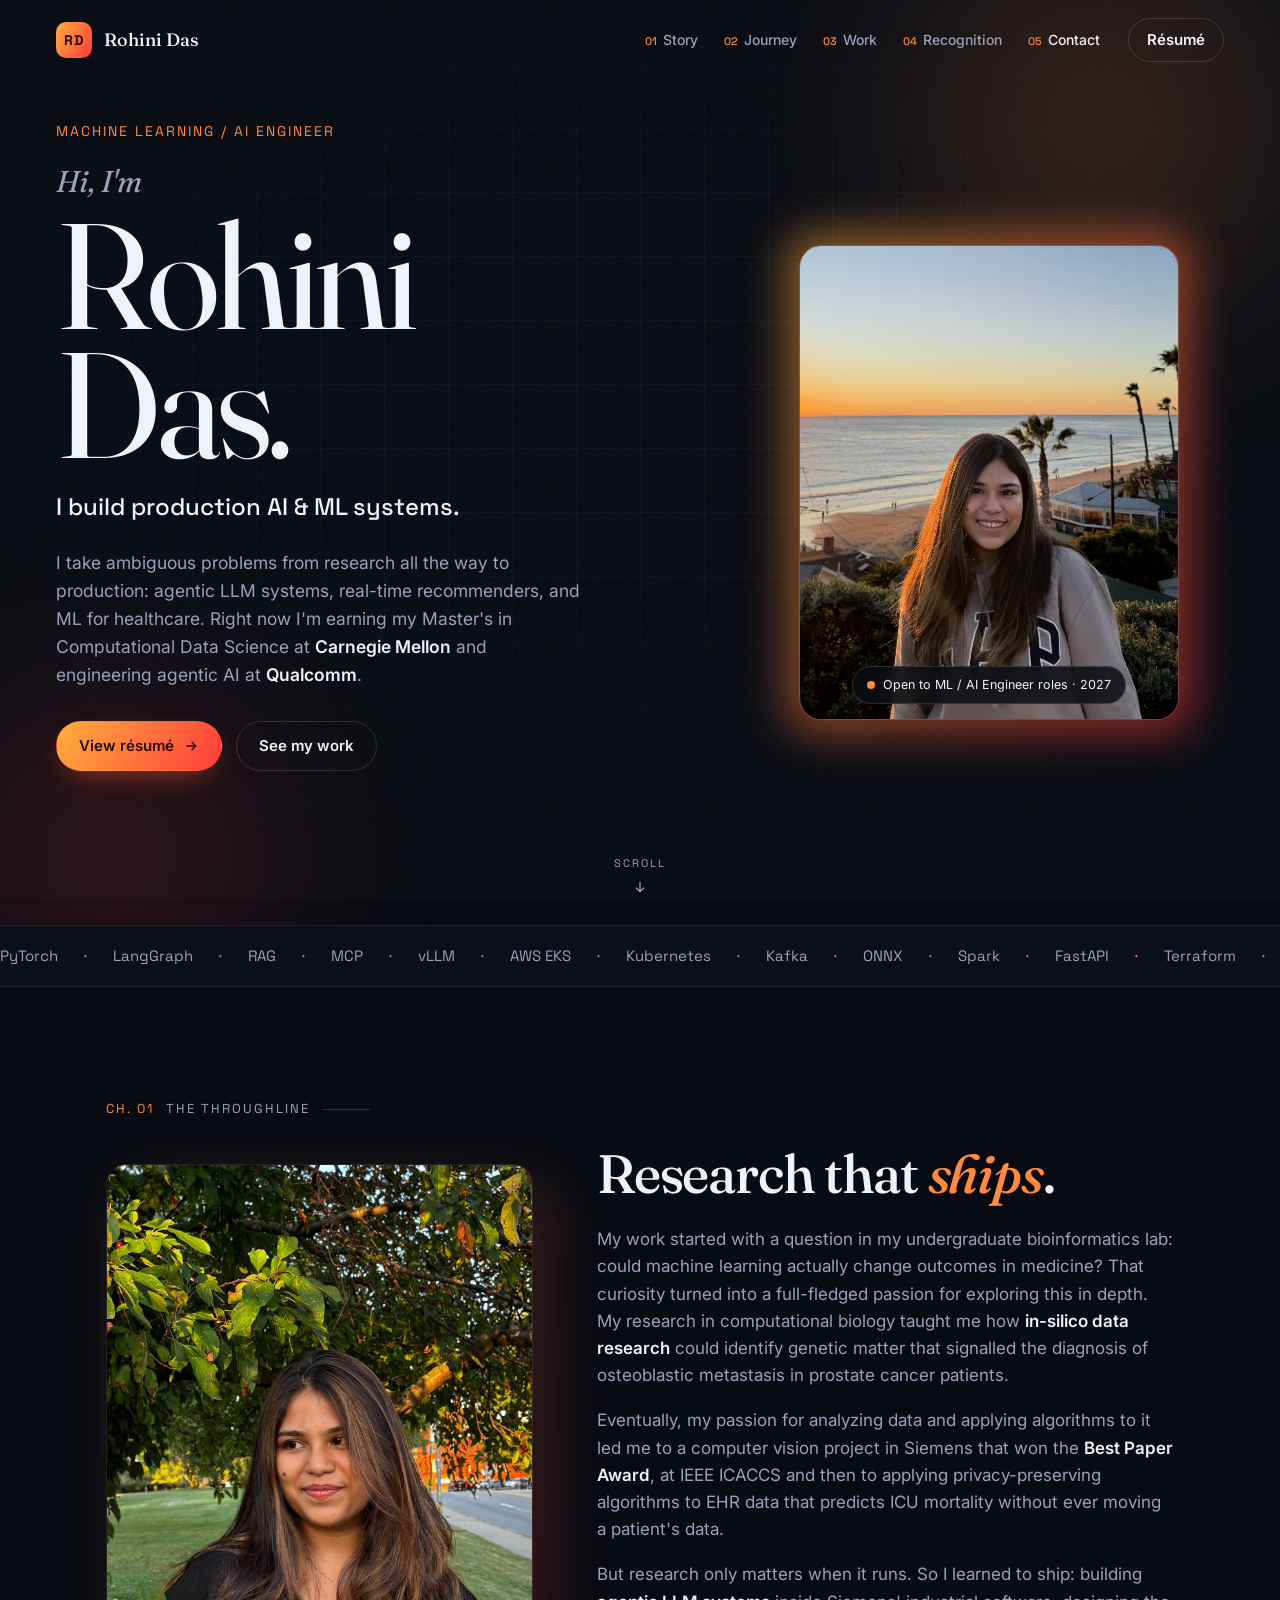
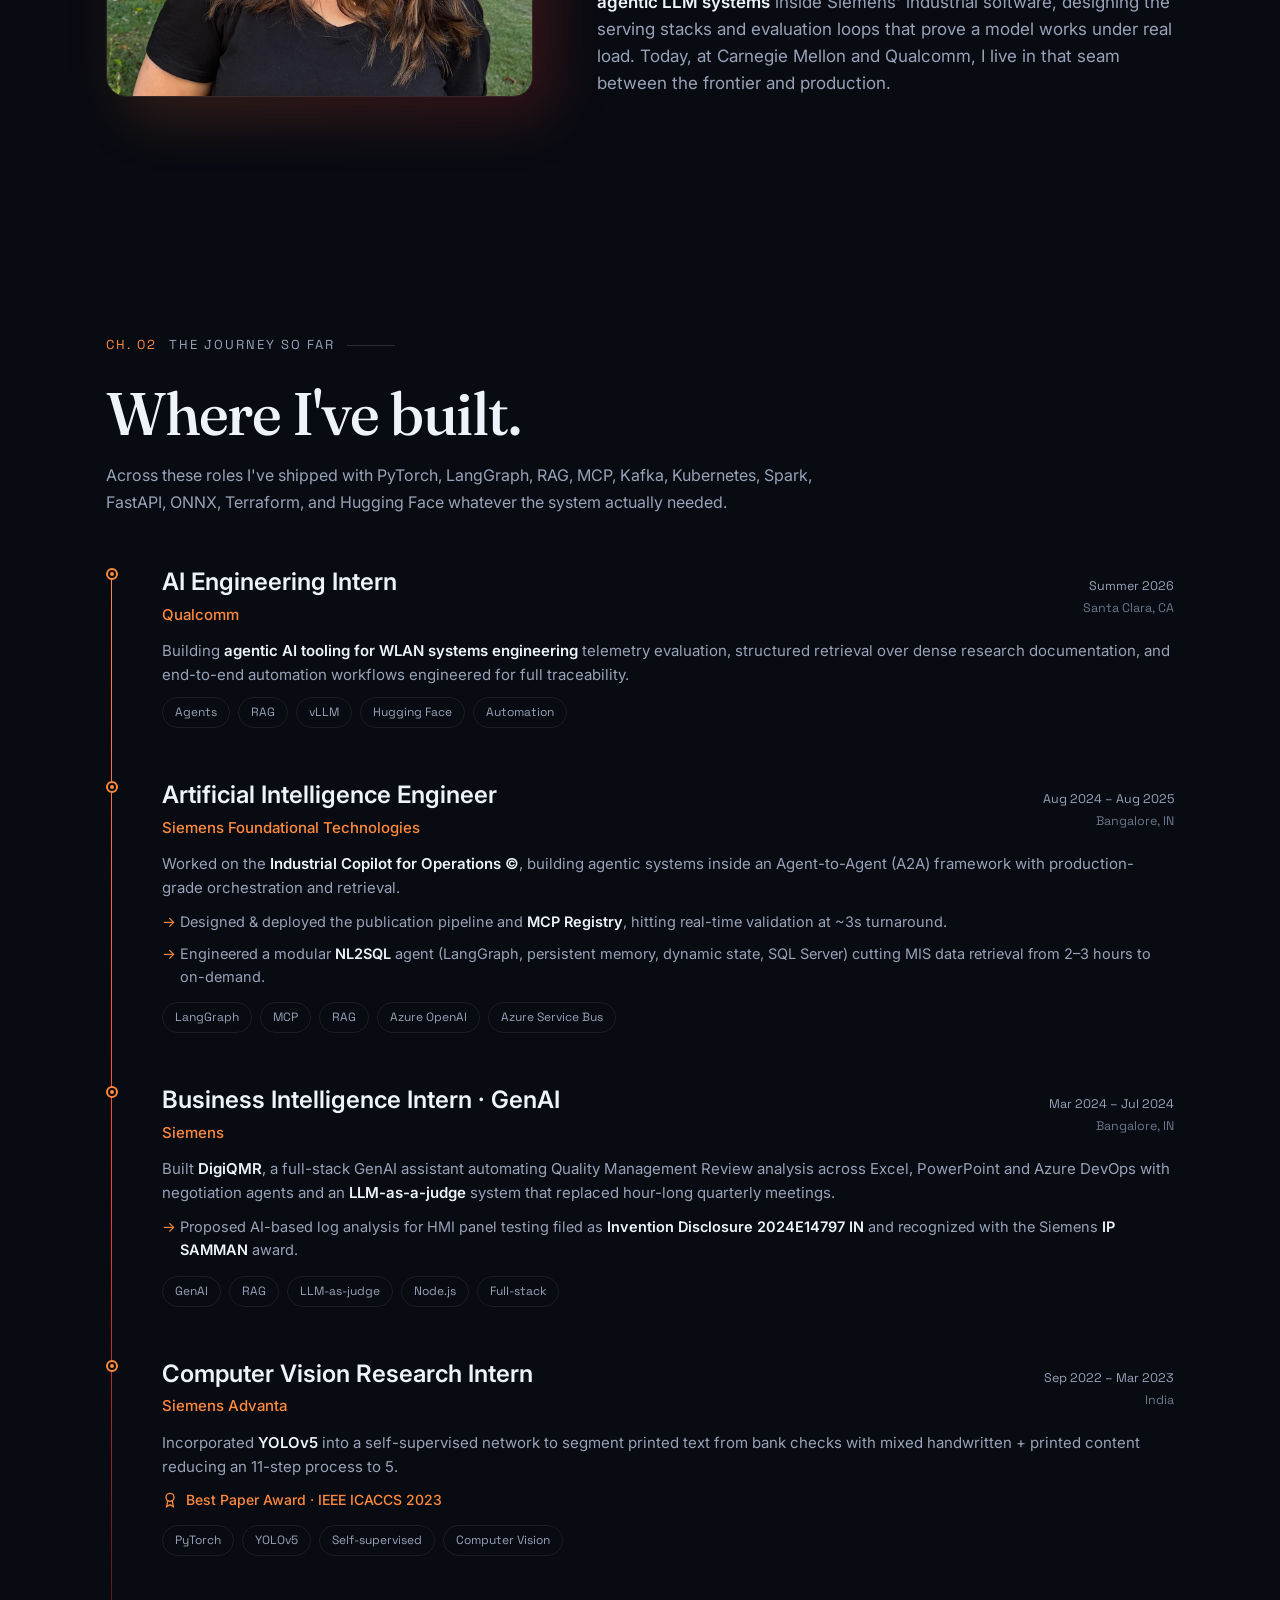
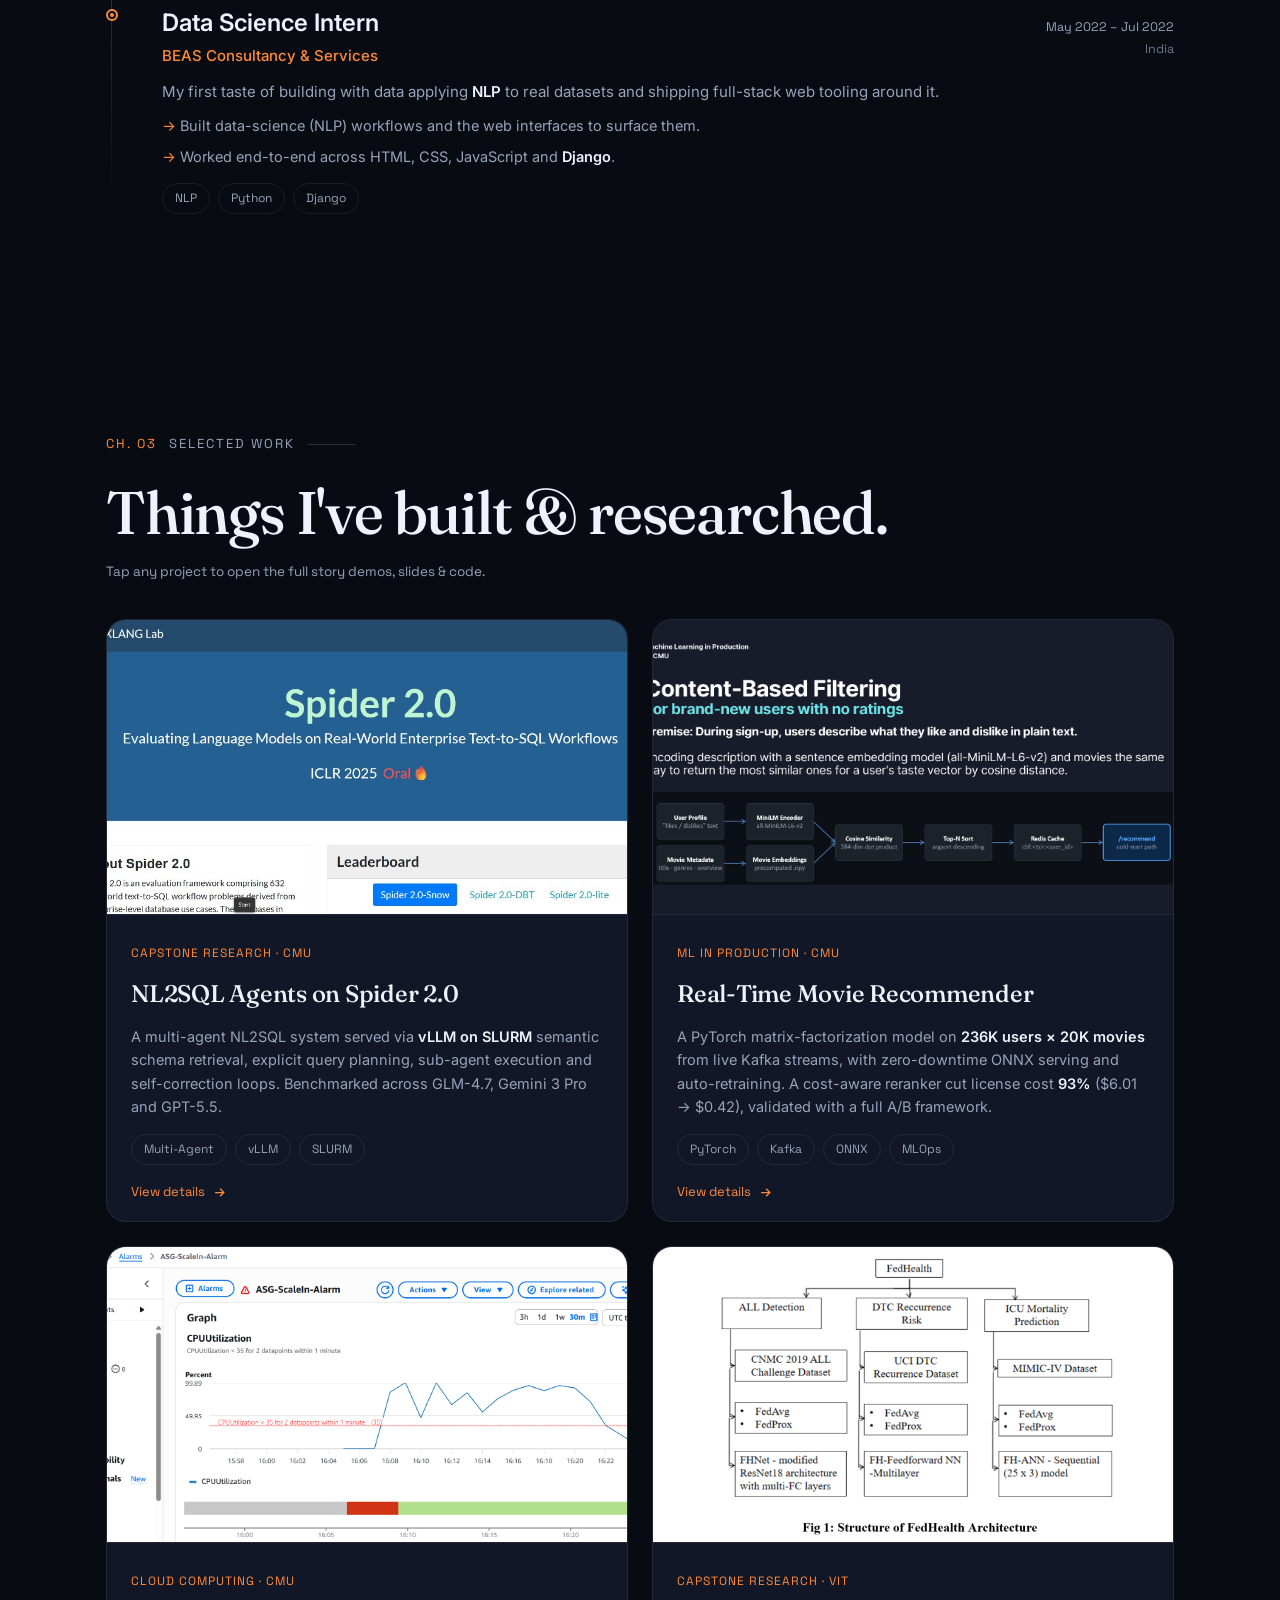
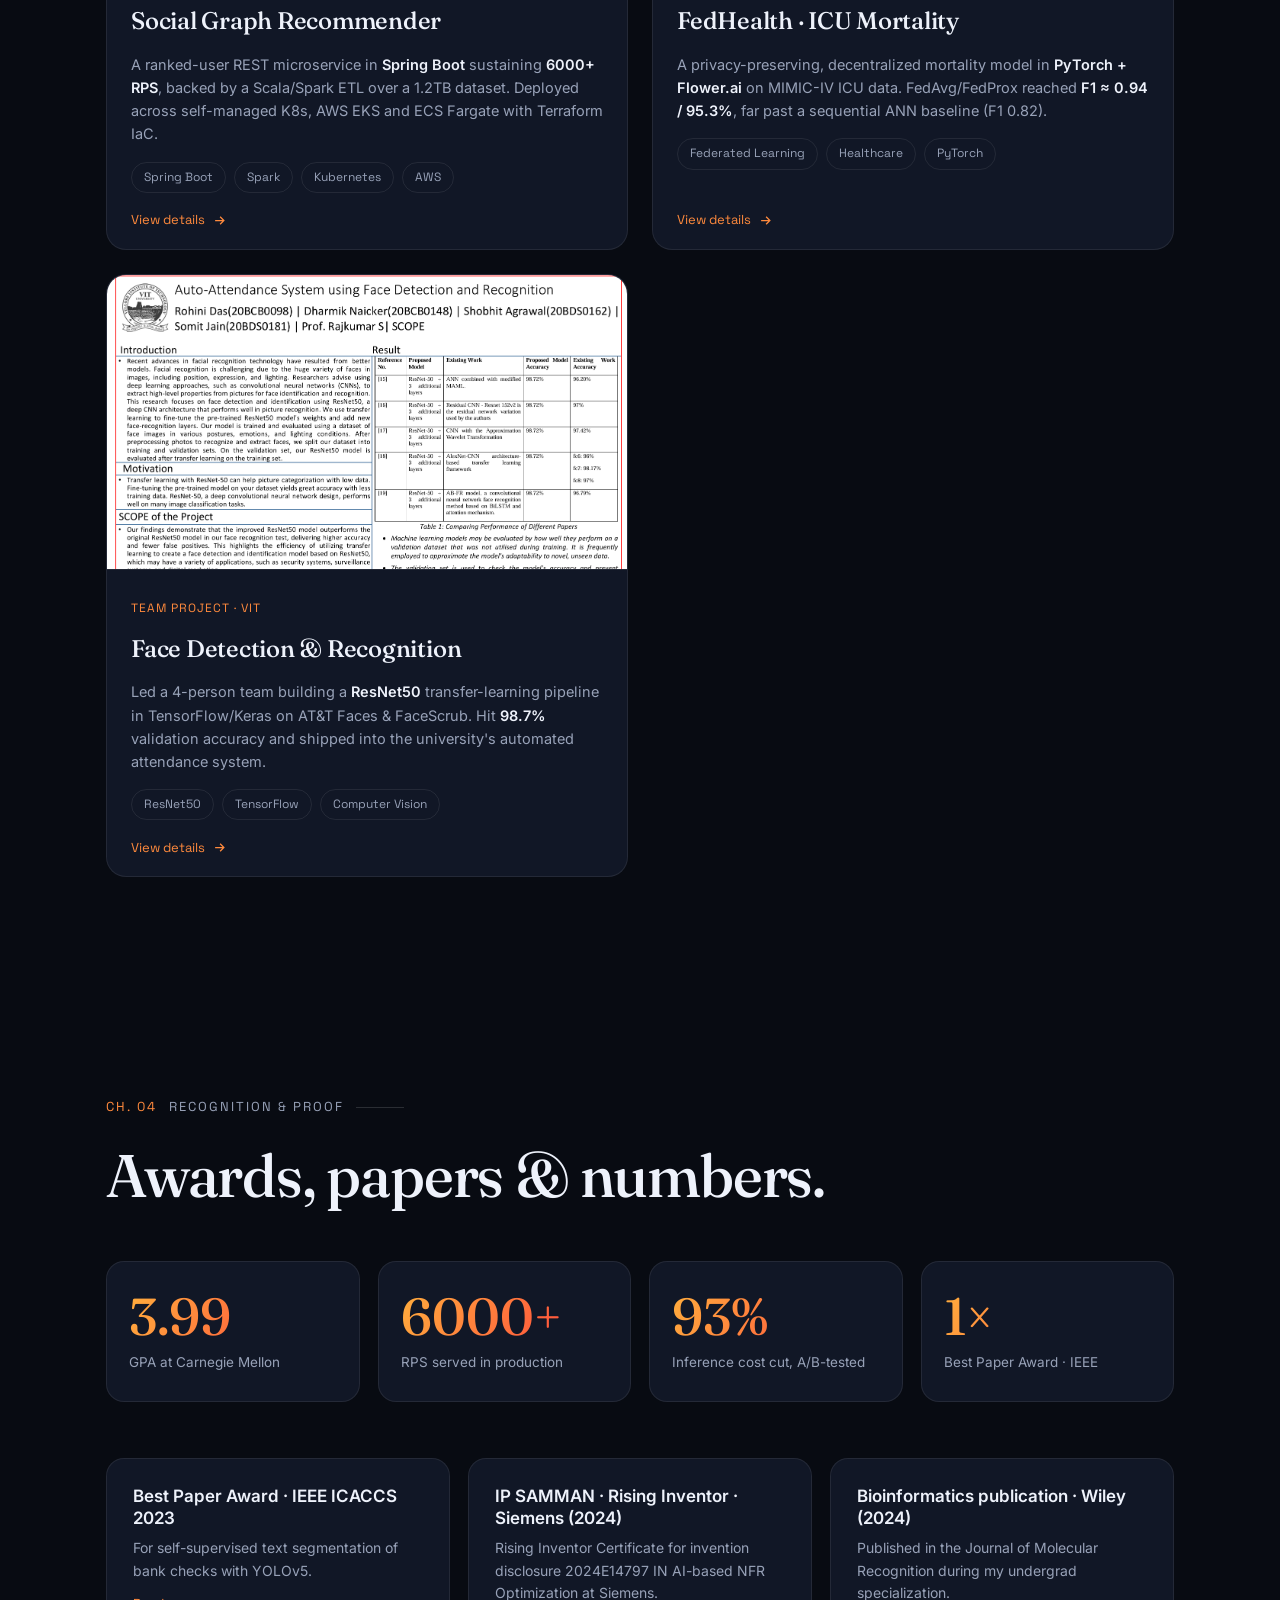
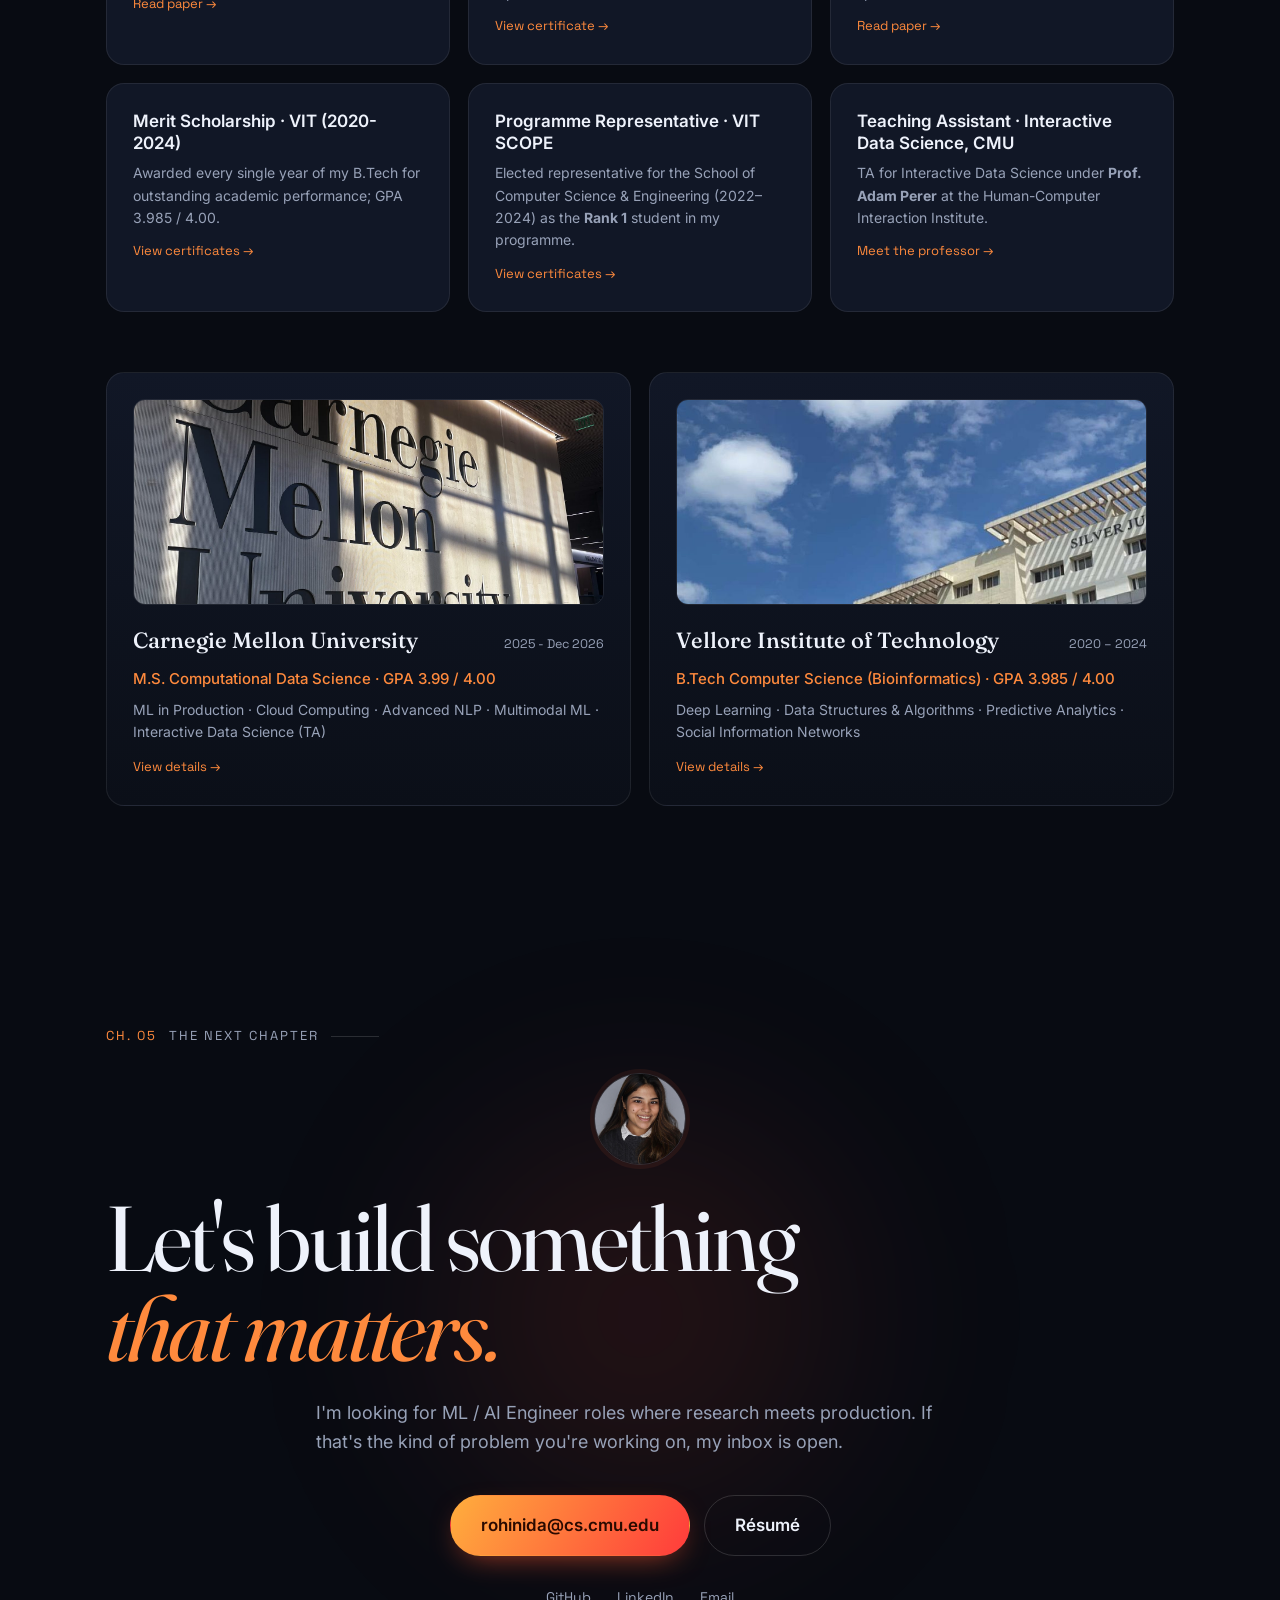
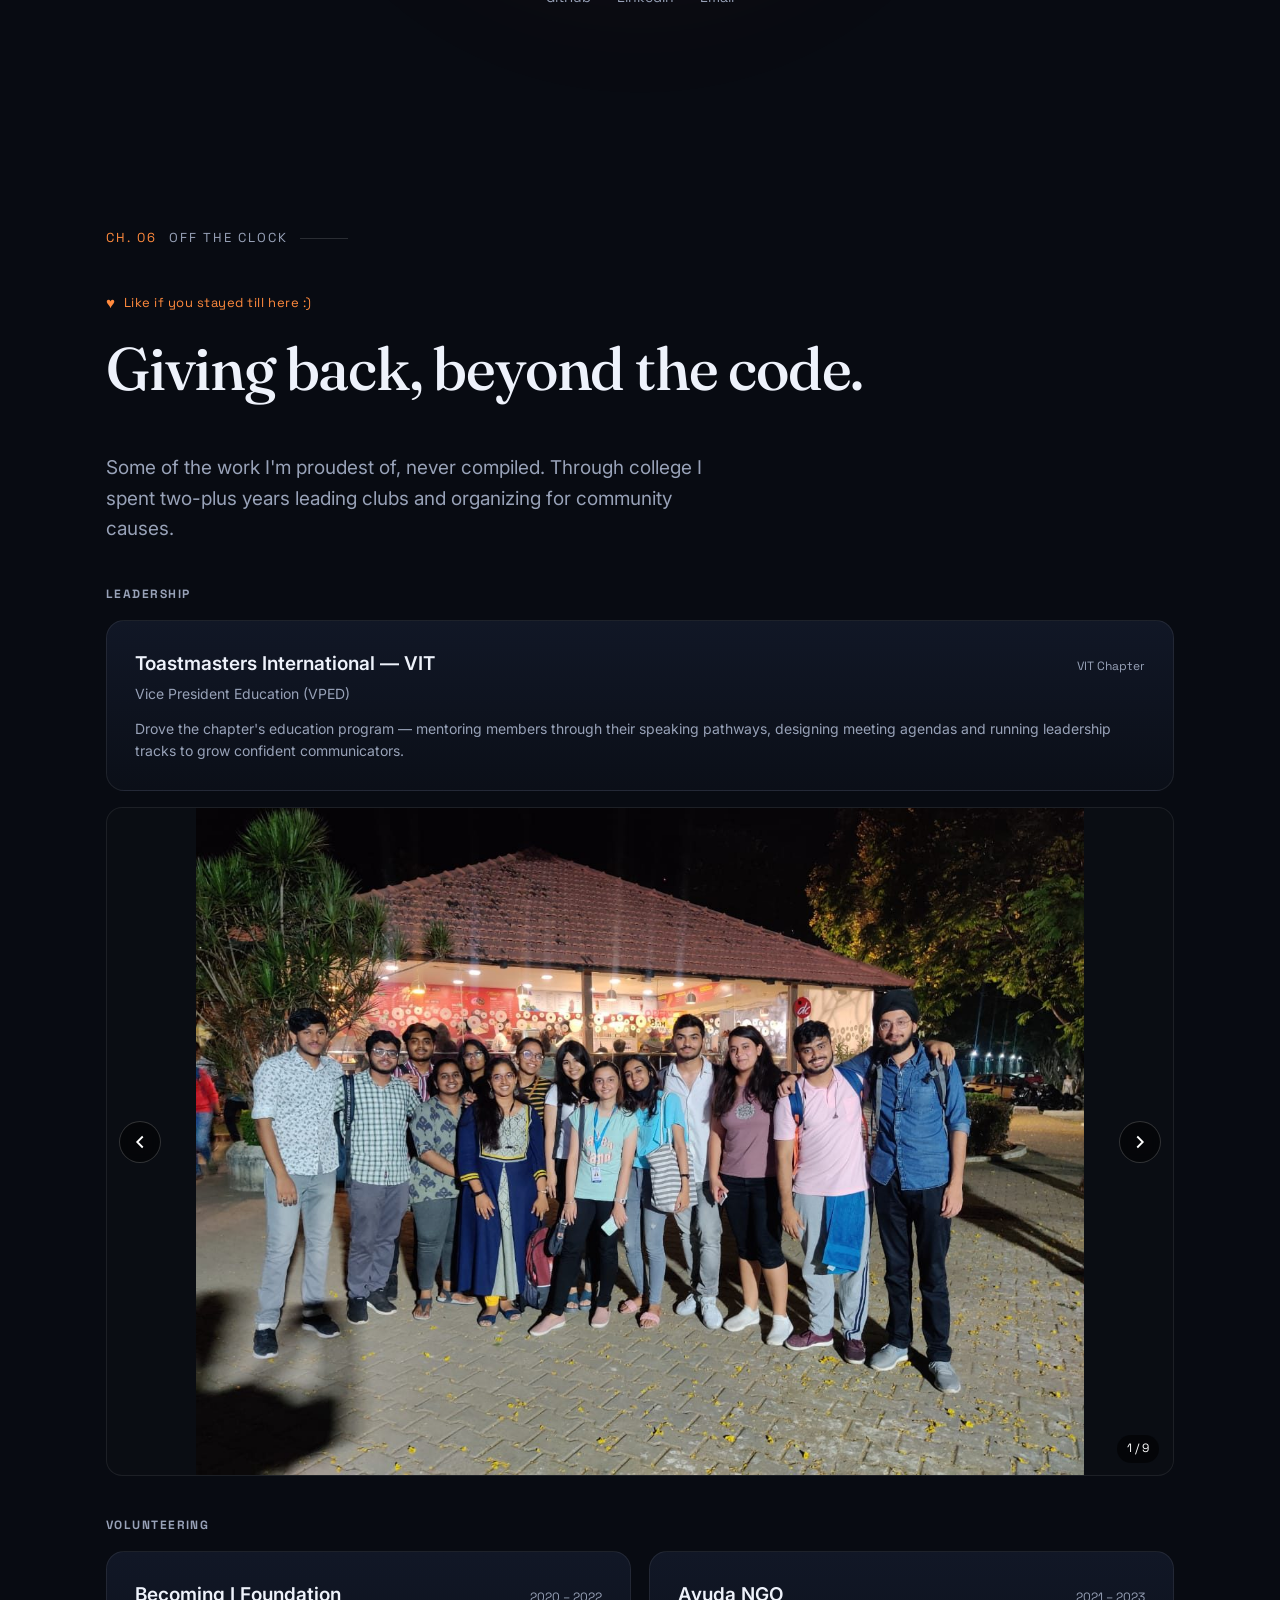
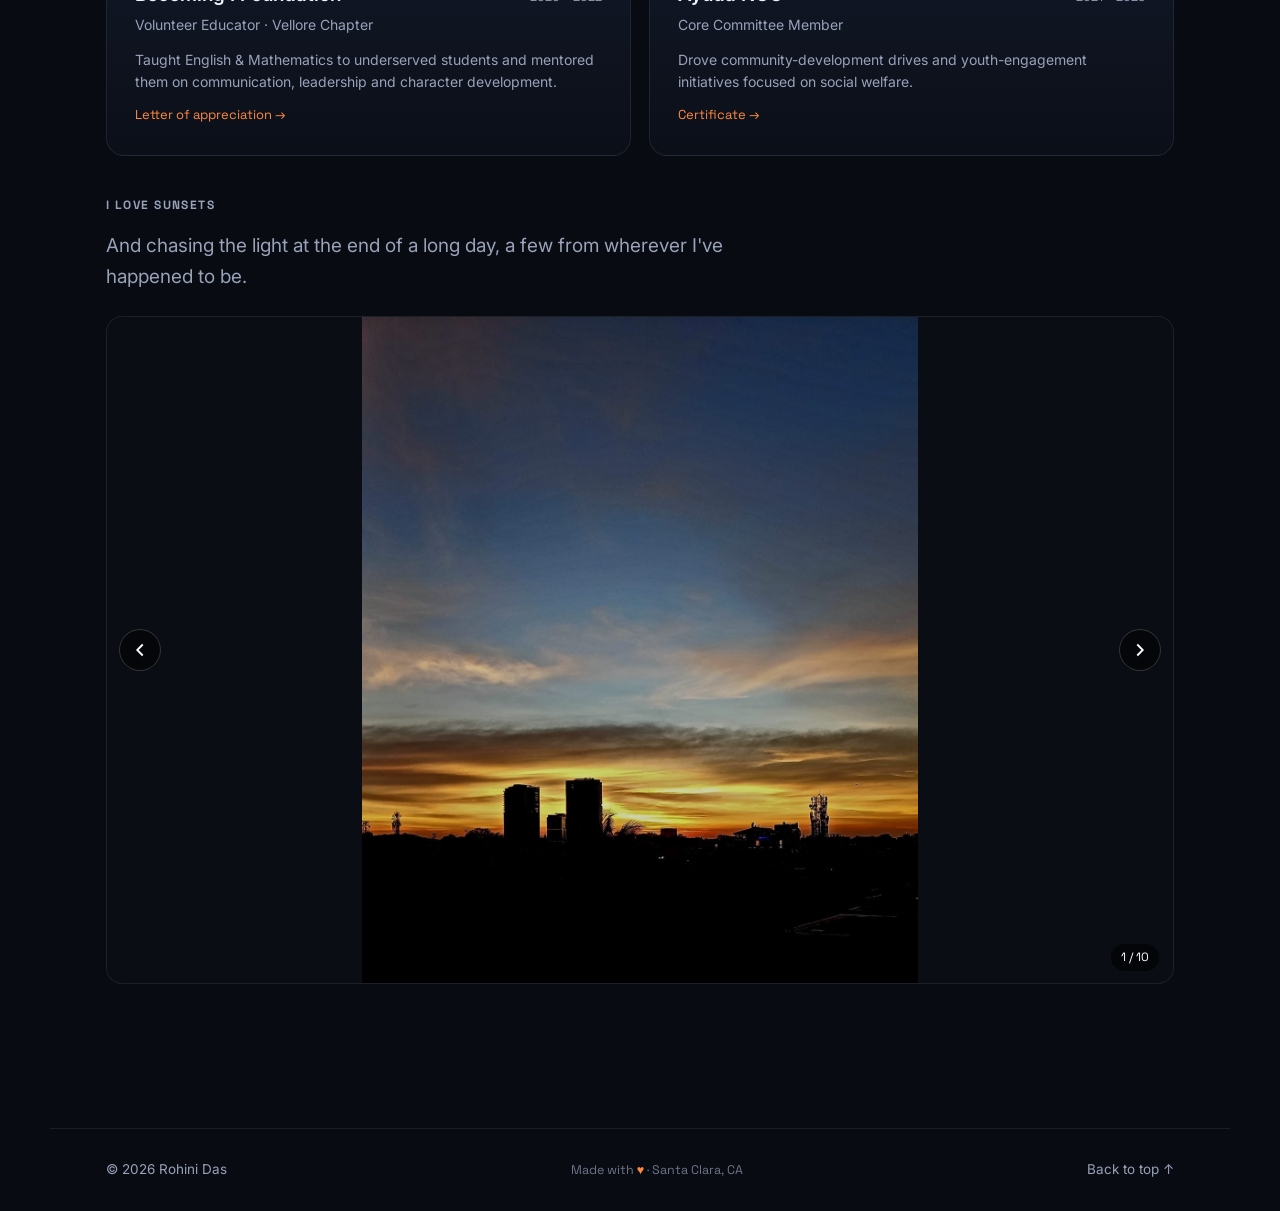
==== site/index.html @ c9a8c246 "Add VIT and Toastmasters photo galleries Show vit-banner on the VIT card with a Photos carousel in t" ====
<!DOCTYPE html>
<html lang="en">
<head>
  <meta charset="UTF-8" />
  <meta name="viewport" content="width=device-width, initial-scale=1.0" />
  <title>Rohini's Portfolio</title>
  <meta name="description" content="Rohini Das  Machine Learning / AI Engineer. I take ambiguous problems from research all the way to production: agentic LLM systems, recommendation engines, and ML for healthcare. CMU Computational Data Science." />
  <meta name="author" content="Rohini Das" />

  <meta property="og:title" content="Rohini Das  ML / AI Engineer" />
  <meta property="og:description" content="I build production AI & ML systems  from federated learning for ICU patients to agentic LLM tooling." />
  <meta property="og:type" content="website" />

  <link rel="icon" href="assets/img/R.png" />
  <link rel="preconnect" href="https://fonts.googleapis.com" />
  <link rel="preconnect" href="https://fonts.gstatic.com" crossorigin />
  <link href="https://fonts.googleapis.com/css2?family=Fraunces:ital,opsz,wght@0,9..144,300..700;1,9..144,400..600&family=Inter:wght@400;500;600;700&family=Space+Grotesk:wght@400;500;600;700&display=swap" rel="stylesheet" />
  <link rel="stylesheet" href="styles.css" />
</head>
<body>
  <div class="grain" aria-hidden="true"></div>
  <div class="scroll-progress" id="scrollProgress" aria-hidden="true"></div>

  <!-- NAV -->
  <header class="nav" id="nav">
    <a href="#top" class="nav__brand">
      <span class="nav__mark">RD</span>
      <span class="nav__name">Rohini Das</span>
    </a>
    <nav class="nav__links" aria-label="Primary">
      <a href="#story"><span class="nav__num">01</span> Story</a>
      <a href="#journey"><span class="nav__num">02</span> Journey</a>
      <a href="#work"><span class="nav__num">03</span> Work</a>
      <a href="#recognition"><span class="nav__num">04</span> Recognition</a>
      <a href="#contact"><span class="nav__num">05</span> Contact</a>
    </nav>
    <a class="btn btn--ghost nav__resume" href="https://drive.google.com/file/d/1GrGwGZ6m0Hk6Q7NRn2P7hermOMyrfyOG/view?usp=sharing" target="_blank" rel="noopener">Résumé</a>
    <button class="nav__toggle" id="navToggle" aria-label="Toggle menu" aria-expanded="false">
      <span></span><span></span>
    </button>
  </header>

  <!-- HERO -->
  <section class="hero" id="top">
    <div class="hero__bg" aria-hidden="true">
      <div class="orb orb--a"></div>
      <div class="orb orb--b"></div>
      <div class="grid-lines"></div>
    </div>
    <div class="hero__inner">
      <div class="hero__text">
        <p class="eyebrow reveal">Machine Learning / AI Engineer</p>
        <p class="hero__hi reveal">Hi, I'm</p>
        <h1 class="hero__name reveal">Rohini<br />Das.</h1>
        <p class="hero__tagline reveal">I build production AI &amp; ML systems.</p>
        <p class="hero__lede reveal">
          I take ambiguous problems from research all the way to production:
          agentic LLM systems, real-time recommenders, and ML for healthcare.
          Right now I'm earning my Master's in Computational Data Science at
          <strong>Carnegie Mellon</strong> and engineering agentic AI at
          <strong>Qualcomm</strong>.
        </p>
        <div class="hero__cta reveal">
          <a class="btn btn--solid" href="https://drive.google.com/file/d/1GrGwGZ6m0Hk6Q7NRn2P7hermOMyrfyOG/view?usp=sharing" target="_blank" rel="noopener">
            View résumé
            <svg viewBox="0 0 24 24" width="16" height="16" fill="none" stroke="currentColor" stroke-width="2"><path d="M5 12h14M13 6l6 6-6 6"/></svg>
          </a>
          <a class="btn btn--line" href="#work">See my work</a>
        </div>
        <div class="hero__social reveal" aria-label="Social links">
          <a href="https://github.com/rohinidas18" target="_blank" rel="noopener" aria-label="GitHub">
            <svg viewBox="0 0 24 24" width="20" height="20" fill="currentColor"><path d="M12 .5C5.7.5.5 5.7.5 12c0 5.1 3.3 9.4 7.9 10.9.6.1.8-.2.8-.5v-2c-3.2.7-3.9-1.4-3.9-1.4-.5-1.3-1.3-1.7-1.3-1.7-1.1-.7.1-.7.1-.7 1.2.1 1.8 1.2 1.8 1.2 1 1.8 2.7 1.3 3.4 1 .1-.7.4-1.3.7-1.6-2.6-.3-5.3-1.3-5.3-5.7 0-1.3.5-2.3 1.2-3.1-.1-.3-.5-1.5.1-3.1 0 0 1-.3 3.3 1.2a11.5 11.5 0 0 1 6 0C17.3 4.9 18.3 5.2 18.3 5.2c.6 1.6.2 2.8.1 3.1.8.8 1.2 1.8 1.2 3.1 0 4.4-2.7 5.4-5.3 5.7.4.4.8 1.1.8 2.2v3.3c0 .3.2.6.8.5A11.5 11.5 0 0 0 23.5 12C23.5 5.7 18.3.5 12 .5z"/></svg>
          </a>
          <a href="https://www.linkedin.com/in/rohini-das098/" target="_blank" rel="noopener" aria-label="LinkedIn">
            <svg viewBox="0 0 24 24" width="20" height="20" fill="currentColor"><path d="M20.45 20.45h-3.56v-5.57c0-1.33-.02-3.04-1.85-3.04-1.85 0-2.14 1.45-2.14 2.94v5.67H9.35V9h3.42v1.56h.05c.48-.9 1.64-1.85 3.37-1.85 3.6 0 4.27 2.37 4.27 5.46v6.28zM5.34 7.43a2.07 2.07 0 1 1 0-4.14 2.07 2.07 0 0 1 0 4.14zM7.12 20.45H3.55V9h3.57v11.45zM22.22 0H1.77C.79 0 0 .77 0 1.73v20.54C0 23.23.79 24 1.77 24h20.45c.98 0 1.78-.77 1.78-1.73V1.73C24 .77 23.2 0 22.22 0z"/></svg>
          </a>
          <a href="mailto:rohinida@cs.cmu.edu" aria-label="Email">
            <svg viewBox="0 0 24 24" width="20" height="20" fill="none" stroke="currentColor" stroke-width="2"><rect x="3" y="5" width="18" height="14" rx="2"/><path d="m3 7 9 6 9-6"/></svg>
          </a>
        </div>
      </div>
      <div class="hero__portrait reveal">
        <div class="portrait__ring"></div>
        <img src="assets/img/lead.jpg" alt="Portrait of Rohini Das" />
        <div class="portrait__badge">
          <span class="dot"></span> Open to ML / AI Engineer roles · 2027
        </div>
      </div>
    </div>
    <a href="#story" class="hero__scroll" aria-label="Scroll down">
      <span>Scroll</span>
      <svg viewBox="0 0 24 24" width="16" height="16" fill="none" stroke="currentColor" stroke-width="2"><path d="M12 5v14M6 13l6 6 6-6"/></svg>
    </a>
  </section>

  <!-- MARQUEE -->
  <div class="marquee" aria-hidden="true">
    <div class="marquee__track">
      <span>PyTorch</span><span>·</span><span>LangGraph</span><span>·</span><span>RAG</span><span>·</span><span>MCP</span><span>·</span><span>vLLM</span><span>·</span><span>AWS EKS</span><span>·</span><span>Kubernetes</span><span>·</span><span>Kafka</span><span>·</span><span>ONNX</span><span>·</span><span>Spark</span><span>·</span><span>FastAPI</span><span>·</span><span>Terraform</span><span>·</span><span>Hugging Face</span><span>·</span>
      <span>PyTorch</span><span>·</span><span>LangGraph</span><span>·</span><span>RAG</span><span>·</span><span>MCP</span><span>·</span><span>vLLM</span><span>·</span><span>AWS EKS</span><span>·</span><span>Kubernetes</span><span>·</span><span>Kafka</span><span>·</span><span>ONNX</span><span>·</span><span>Spark</span><span>·</span><span>FastAPI</span><span>·</span><span>Terraform</span><span>·</span><span>Hugging Face</span><span>·</span>
    </div>
  </div>

  <!-- STORY -->
  <section class="section story" id="story">
    <div class="chapter reveal"><span>Ch. 01</span> The throughline</div>
    <div class="story__grid">
      <div class="story__media reveal">
        <img src="assets/img/roh.jpg" alt="Rohini Das" />
        <div class="story__media-glow"></div>
      </div>
      <div class="story__copy">
        <h2 class="reveal">Research that <em>ships</em>.</h2>
        <p class="reveal">
          My work started with a question in my undergraduate bioinformatics lab:
          could machine learning actually change outcomes in medicine? That
          curiosity turned into a full-fledged passion for exploring this in
          depth. My research in computational biology taught me how
          <strong>in-silico data research</strong> could identify genetic matter
          that signalled the diagnosis of osteoblastic metastasis in prostate
          cancer patients.
        </p>
        <p class="reveal">
          Eventually, my passion for analyzing data and applying algorithms to it
          led me to a computer vision project in Siemens that won the
          <strong>Best Paper Award</strong>, at IEEE ICACCS and then to applying
          privacy-preserving algorithms to EHR data that predicts ICU mortality
          without ever moving a patient's data.
        </p>
        <p class="reveal">
          But research only matters when it runs. So I learned to ship: building
          <strong>agentic LLM systems</strong> inside Siemens' industrial software,
          designing the serving stacks and evaluation loops that prove a model
          works under real load. Today, at Carnegie Mellon and Qualcomm, I live in
          that seam between the frontier and production.
        </p>
      </div>
    </div>
  </section>

  <!-- JOURNEY -->
  <section class="section journey" id="journey">
    <div class="chapter reveal"><span>Ch. 02</span> The journey so far</div>
    <h2 class="section__title reveal">Where I've built.</h2>
    <p class="section__lede reveal">Across these roles I've shipped with PyTorch, LangGraph, RAG, MCP, Kafka, Kubernetes, Spark, FastAPI, ONNX, Terraform, and Hugging Face  whatever the system actually needed.</p>
    <ol class="timeline">
      <li class="tl reveal">
        <div class="tl__dot"></div>
        <div class="tl__head">
          <div>
            <h3>AI Engineering Intern</h3>
            <a class="tl__org" href="https://www.qualcomm.com/" target="_blank" rel="noopener">Qualcomm</a>
          </div>
          <div class="tl__meta"><span class="tl__date">Summer 2026</span><span class="tl__loc">Santa Clara, CA</span></div>
        </div>
        <p>Building <strong>agentic AI tooling for WLAN systems engineering</strong>  telemetry evaluation, structured retrieval over dense research documentation, and end-to-end automation workflows engineered for full traceability.</p>
        <div class="tags"><span>Agents</span><span>RAG</span><span>vLLM</span><span>Hugging Face</span><span>Automation</span></div>
      </li>

      <li class="tl reveal">
        <div class="tl__dot"></div>
        <div class="tl__head">
          <div>
            <h3>Artificial Intelligence Engineer</h3>
            <a class="tl__org" href="https://www.siemens.com/global/en.html" target="_blank" rel="noopener">Siemens Foundational Technologies</a>
          </div>
          <div class="tl__meta"><span class="tl__date">Aug 2024 – Aug 2025</span><span class="tl__loc">Bangalore, IN</span></div>
        </div>
        <p>Worked on the <strong>Industrial Copilot for Operations ©</strong>, building agentic systems inside an Agent-to-Agent (A2A) framework with production-grade orchestration and retrieval.</p>
        <ul class="bullets">
          <li>Designed &amp; deployed the publication pipeline and <strong>MCP Registry</strong>, hitting real-time validation at ~3s turnaround.</li>
          <li>Engineered a modular <strong>NL2SQL</strong> agent (LangGraph, persistent memory, dynamic state, SQL Server)  cutting MIS data retrieval from 2–3 hours to on-demand.</li>
        </ul>
        <div class="tags"><span>LangGraph</span><span>MCP</span><span>RAG</span><span>Azure OpenAI</span><span>Azure Service Bus</span></div>
      </li>

      <li class="tl reveal">
        <div class="tl__dot"></div>
        <div class="tl__head">
          <div>
            <h3>Business Intelligence Intern · GenAI</h3>
            <a class="tl__org" href="https://www.siemens.com/in/en.html" target="_blank" rel="noopener">Siemens</a>
          </div>
          <div class="tl__meta"><span class="tl__date">Mar 2024 – Jul 2024</span><span class="tl__loc">Bangalore, IN</span></div>
        </div>
        <p>Built <strong>DigiQMR</strong>, a full-stack GenAI assistant automating Quality Management Review analysis across Excel, PowerPoint and Azure DevOps  with negotiation agents and an <strong>LLM-as-a-judge</strong> system that replaced hour-long quarterly meetings.</p>
        <ul class="bullets">
          <li>Proposed AI-based log analysis for HMI panel testing  filed as <strong>Invention Disclosure 2024E14797 IN</strong> and recognized with the Siemens <strong>IP SAMMAN</strong> award.</li>
        </ul>
        <div class="tags"><span>GenAI</span><span>RAG</span><span>LLM-as-judge</span><span>Node.js</span><span>Full-stack</span></div>
      </li>

      <li class="tl reveal">
        <div class="tl__dot"></div>
        <div class="tl__head">
          <div>
            <h3>Computer Vision Research Intern</h3>
            <a class="tl__org" href="https://www.siemens-advanta.com/" target="_blank" rel="noopener">Siemens Advanta</a>
          </div>
          <div class="tl__meta"><span class="tl__date">Sep 2022 – Mar 2023</span><span class="tl__loc">India</span></div>
        </div>
        <p>Incorporated <strong>YOLOv5</strong> into a self-supervised network to segment printed text from bank checks with mixed handwritten + printed content  reducing an 11-step process to 5.</p>
        <div class="tl__award">
          <svg viewBox="0 0 24 24" width="16" height="16" fill="none" stroke="currentColor" stroke-width="2"><circle cx="12" cy="8" r="6"/><path d="M8.5 13.5 7 22l5-3 5 3-1.5-8.5"/></svg>
          <a href="https://ieeexplore.ieee.org/abstract/document/10112687/" target="_blank" rel="noopener">Best Paper Award · IEEE ICACCS 2023</a>
        </div>
        <div class="tags"><span>PyTorch</span><span>YOLOv5</span><span>Self-supervised</span><span>Computer Vision</span></div>
      </li>

      <li class="tl reveal">
        <div class="tl__dot"></div>
        <div class="tl__head">
          <div>
            <h3>Data Science Intern</h3>
            <a class="tl__org" href="https://www.beas.co.in/" target="_blank" rel="noopener">BEAS Consultancy &amp; Services</a>
          </div>
          <div class="tl__meta"><span class="tl__date">May 2022 – Jul 2022</span><span class="tl__loc">India</span></div>
        </div>
        <p>My first taste of building with data  applying <strong>NLP</strong> to real datasets and shipping full-stack web tooling around it.</p>
        <ul class="bullets">
          <li>Built data-science (NLP) workflows and the web interfaces to surface them.</li>
          <li>Worked end-to-end across HTML, CSS, JavaScript and <strong>Django</strong>.</li>
        </ul>
        <div class="tags"><span>NLP</span><span>Python</span><span>Django</span></div>
      </li>
    </ol>
  </section>

  <!-- WORK -->
  <section class="section work" id="work">
    <div class="chapter reveal"><span>Ch. 03</span> Selected work</div>
    <h2 class="section__title reveal">Things I've built &amp; researched.</h2>
    <p class="work__hint reveal">Tap any project to open the full story  demos, slides &amp; code.</p>
    <div class="cards">
      <!-- ============ NL2SQL ============ -->
      <article class="card reveal" data-modal tabindex="0" role="button" aria-label="Open details for NL2SQL Agents on Spider 2.0">
        <div class="card__img"><img src="assets/projects/nl2sql.png" alt="NL2SQL on Spider 2.0" /></div>
        <div class="card__body">
          <span class="card__kicker">Capstone Research · CMU</span>
          <h3>NL2SQL Agents on Spider 2.0</h3>
          <p>A multi-agent NL2SQL system served via <strong>vLLM on SLURM</strong>  semantic schema retrieval, explicit query planning, sub-agent execution and self-correction loops. Benchmarked across GLM-4.7, Gemini 3 Pro and GPT-5.5.</p>
          <div class="tags"><span>Multi-Agent</span><span>vLLM</span><span>SLURM</span></div>
        </div>
        <span class="card__cta">View details <svg viewBox="0 0 24 24" width="15" height="15" fill="none" stroke="currentColor" stroke-width="2"><path d="M5 12h14M13 6l6 6-6 6"/></svg></span>
        <template class="card__detail">
          <span class="md__kicker">Capstone Research · CMU · Jan–Dec 2026</span>
          <h3 class="md__title">NL2SQL Agents on Spider 2.0</h3>
          <img class="md__banner" src="assets/projects/nl2sql.png" alt="NL2SQL on Spider 2.0" />
          <div class="md__text">
            <p>A multi-agent natural-language-to-SQL framework built to target the <strong>Spider 2.0 Snowflake</strong> benchmark. It pairs a context engine for enriched semantic schema retrieval with an agent that performs explicit query planning, sub-agent execution, SQL validation and self-correction loops.</p>
            <p>The system is served via <strong>vLLM on SLURM</strong> and evaluated across GLM-4.7-Flash-AWQ, Gemini 3 Pro and GPT-5.5.</p>
            <!-- EDIT: add a demo video or screenshots here, e.g.
                 <video class="md__video" controls preload="metadata"><source src="assets/media/your-clip.mp4" type="video/mp4"></video> -->
          </div>
          <div class="md__links">
            <a class="btn btn--solid" href="https://github.com/Sandeep5500/nl2sql-databao/tree/dev-rohini-g" target="_blank" rel="noopener">View repository</a>
          </div>
        </template>
      </article>

      <!-- ============ Movie Recommender ============ -->
      <article class="card reveal" data-modal tabindex="0" role="button" aria-label="Open details for Real-Time Movie Recommender">
        <div class="card__img"><img src="assets/projects/movie%20rec%20cover.png" alt="Real-Time Movie Recommendation Platform" /></div>
        <div class="card__body">
          <span class="card__kicker">ML in Production · CMU</span>
          <h3>Real-Time Movie Recommender</h3>
          <p>A PyTorch matrix-factorization model on <strong>236K users × 20K movies</strong> from live Kafka streams, with zero-downtime ONNX serving and auto-retraining. A cost-aware reranker cut license cost <strong>93%</strong> ($6.01 → $0.42), validated with a full A/B framework.</p>
          <div class="tags"><span>PyTorch</span><span>Kafka</span><span>ONNX</span><span>MLOps</span></div>
        </div>
        <span class="card__cta">View details <svg viewBox="0 0 24 24" width="15" height="15" fill="none" stroke="currentColor" stroke-width="2"><path d="M5 12h14M13 6l6 6-6 6"/></svg></span>
        <template class="card__detail">
          <span class="md__kicker">ML in Production · CMU · 2026</span>
          <h3 class="md__title">Real-Time Movie Recommender</h3>
          <video class="md__video" controls preload="metadata" poster="assets/projects/movie%20rec%20cover.png">
            <source src="assets/media/movie-rec-demo.mp4" type="video/mp4" />
            Your browser doesn't support embedded video.
          </video>
          <p class="md__caption">Final presentation  MLIP, Spring 2026.</p>
          <div class="md__text">
            <p>A PyTorch matrix-factorization model trained on <strong>236K users × 20K movies</strong> from live Kafka streams, shipped with zero-downtime Dockerized dual-instance <strong>ONNX serving</strong> and automated retraining via GitHub Actions, plus a hybrid cold-start fallback at ~7.6–10.4 req/s.</p>
            <p>The full stack includes offline (RMSE/MAE) and online (Watch Precision@20) evaluation and a Prometheus–Grafana dashboard tracking latency and drift. A cost-aware reranker cut recommendation license cost <strong>93%</strong> ($6.01 → $0.42), validated with a full A/B framework (Welch's t-test, Mann-Whitney U).</p>
          </div>
          <div class="md__gallery">
            <img src="assets/media/movie-rec-1.jpg" alt="The MLIP team" />
            <img src="assets/media/movie-rec-2.jpg" alt="The MLIP team" />
          </div>
          <p class="md__caption">The team behind it.</p>
        </template>
      </article>

      <!-- ============ Social Graph ============ -->
      <article class="card reveal" data-modal tabindex="0" role="button" aria-label="Open details for Social Graph Recommender">
        <div class="card__img"><img src="assets/projects/twitter-graph.png" alt="Twitter Social Graph Recommendation Service" /></div>
        <div class="card__body">
          <span class="card__kicker">Cloud Computing · CMU</span>
          <h3>Social Graph Recommender</h3>
          <p>A ranked-user REST microservice in <strong>Spring Boot</strong> sustaining <strong>6000+ RPS</strong>, backed by a Scala/Spark ETL over a 1.2TB dataset. Deployed across self-managed K8s, AWS EKS and ECS Fargate with Terraform IaC.</p>
          <div class="tags"><span>Spring Boot</span><span>Spark</span><span>Kubernetes</span><span>AWS</span></div>
        </div>
        <span class="card__cta">View details <svg viewBox="0 0 24 24" width="15" height="15" fill="none" stroke="currentColor" stroke-width="2"><path d="M5 12h14M13 6l6 6-6 6"/></svg></span>
        <template class="card__detail">
          <span class="md__kicker">Cloud Computing · CMU · Jan–May 2026</span>
          <h3 class="md__title">Social Graph Recommender</h3>
          <img class="md__banner" src="assets/projects/twitter-graph.png" alt="Social Graph Recommender" />
          <div class="md__text">
            <p>A ranked user-recommendation REST microservice in <strong>Java Spring Boot</strong> sustaining over <strong>6000 RPS</strong> at ~88% accuracy, backed by a multi-stage Scala/Spark ETL pipeline over a <strong>1.2TB</strong> Twitter dataset on GCP (interaction, hashtag Jaccard similarity, log keyword relevance).</p>
            <p>With sub-millisecond web-tier reads via tuned HikariCP / Tomcat / Apache HttpClient pooling, the service was deployed with load balancing across self-managed Kubernetes, AWS EKS and ECS Fargate (Terraform IaC, least-privilege security groups, AWS RDS MySQL)  automated end-to-end via GitHub Actions, Docker and AWS ECR.</p>
            <!-- EDIT: add architecture diagrams or screenshots here -->
          </div>
        </template>
      </article>

      <!-- ============ FedHealth ============ -->
      <article class="card reveal" data-modal tabindex="0" role="button" aria-label="Open details for FedHealth">
        <div class="card__img"><img src="assets/projects/ICU.png" alt="FedHealth ICU Mortality Prediction" /></div>
        <div class="card__body">
          <span class="card__kicker">Capstone Research · VIT</span>
          <h3>FedHealth · ICU Mortality</h3>
          <p>A privacy-preserving, decentralized mortality model in <strong>PyTorch + Flower.ai</strong> on MIMIC-IV ICU data. FedAvg/FedProx reached <strong>F1 ≈ 0.94 / 95.3%</strong>, far past a sequential ANN baseline (F1 0.82).</p>
          <div class="tags"><span>Federated Learning</span><span>Healthcare</span><span>PyTorch</span></div>
        </div>
        <span class="card__cta">View details <svg viewBox="0 0 24 24" width="15" height="15" fill="none" stroke="currentColor" stroke-width="2"><path d="M5 12h14M13 6l6 6-6 6"/></svg></span>
        <template class="card__detail">
          <span class="md__kicker">Capstone Research · VIT · 2024</span>
          <h3 class="md__title">FedHealth · Collaborative ML for ICU Mortality</h3>
          <img class="md__banner" src="assets/projects/ICU.png" alt="FedHealth architecture" />
          <div class="md__text">
            <p>A privacy-preserving, decentralized mortality-prediction model using <strong>PyTorch</strong> and <strong>Flower.ai</strong> on ICU-EHR data from the <strong>MIMIC-IV</strong> database  profiling patients at high risk of mortality from medical history of Prostate Cancer, comorbidities and medication, without ever exchanging raw data.</p>
            <p>Applied <strong>FedAvg</strong> and <strong>FedProx</strong> federated algorithms to reach an <strong>F1 ≈ 0.94 and 95.3% accuracy</strong>, significantly outperforming a sequential ANN baseline (F1 0.82).</p>
          </div>
          <p class="md__caption">Paper preview</p>
          <iframe class="md__pdf" src="assets/media/fedhealth-paper.pdf" title="FedHealth paper preview"></iframe>
          <p class="md__caption">Project slides</p>
          <iframe class="md__pdf" src="assets/media/fedhealth-slides.pdf" title="ICU Mortality Prediction slides"></iframe>
          <div class="md__links">
            <a class="btn btn--line" href="assets/media/fedhealth-paper.pdf" target="_blank" rel="noopener">Open paper</a>
            <a class="btn btn--line" href="assets/media/fedhealth-slides.pdf" target="_blank" rel="noopener">Open slides</a>
          </div>
        </template>
      </article>

      <!-- ============ Face Detection ============ -->
      <article class="card reveal" data-modal tabindex="0" role="button" aria-label="Open details for Face Detection and Recognition">
        <div class="card__img"><img src="assets/projects/Face%20Detection.png" alt="Automated Face Detection & Recognition" /></div>
        <div class="card__body">
          <span class="card__kicker">Team Project · VIT</span>
          <h3>Face Detection &amp; Recognition</h3>
          <p>Led a 4-person team building a <strong>ResNet50</strong> transfer-learning pipeline in TensorFlow/Keras on AT&amp;T Faces &amp; FaceScrub. Hit <strong>98.7%</strong> validation accuracy and shipped into the university's automated attendance system.</p>
          <div class="tags"><span>ResNet50</span><span>TensorFlow</span><span>Computer Vision</span></div>
        </div>
        <span class="card__cta">View details <svg viewBox="0 0 24 24" width="15" height="15" fill="none" stroke="currentColor" stroke-width="2"><path d="M5 12h14M13 6l6 6-6 6"/></svg></span>
        <template class="card__detail">
          <span class="md__kicker">Team Project · VIT · 2023</span>
          <h3 class="md__title">Automated Face Detection &amp; Recognition</h3>
          <img class="md__banner" src="assets/projects/Face%20Detection.png" alt="Face Detection and Recognition" />
          <div class="md__text">
            <p>A face detection and recognition pipeline built on the <strong>ResNet50</strong> architecture with transfer learning, fine-tuned in Keras/TensorFlow on the <strong>AT&amp;T Faces</strong> and <strong>FaceScrub</strong> datasets.</p>
            <p>Through systematic hyperparameter tuning during segmentation, the fine-tuned model reached <strong>98.7% validation accuracy</strong>  surpassing the baseline ResNet50  and was integrated into an automated attendance framework. Built with a 4-person team for the TARP course at VIT.</p>
          </div>
          <p class="md__caption">Project paper</p>
          <iframe class="md__pdf" src="assets/media/face%20recognition.pdf" title="Face Detection and Recognition paper"></iframe>
          <div class="md__links">
            <a class="btn btn--solid" href="https://github.com/rohinidas18/face-recognition" target="_blank" rel="noopener">View repository</a>
            <a class="btn btn--line" href="assets/media/face%20recognition.pdf" target="_blank" rel="noopener">Open paper</a>
          </div>
        </template>
      </article>
    </div>
  </section>

  <!-- PROJECT MODAL -->
  <div class="modal" id="modal" hidden>
    <div class="modal__backdrop" data-close></div>
    <div class="modal__panel" role="dialog" aria-modal="true" aria-label="Project details">
      <button class="modal__close" id="modalClose" aria-label="Close">
        <svg viewBox="0 0 24 24" width="20" height="20" fill="none" stroke="currentColor" stroke-width="2"><path d="M18 6 6 18M6 6l12 12"/></svg>
      </button>
      <div class="modal__body" id="modalBody"></div>
    </div>
  </div>

  <!-- RECOGNITION -->
  <section class="section recognition" id="recognition">
    <div class="chapter reveal"><span>Ch. 04</span> Recognition &amp; proof</div>
    <h2 class="section__title reveal">Awards, papers &amp; numbers.</h2>

    <div class="stats reveal">
      <div class="stat"><span class="stat__num" data-target="3.99" data-decimals="2">0</span><span class="stat__label">GPA at Carnegie Mellon</span></div>
      <div class="stat"><span class="stat__num" data-target="6000" data-suffix="+">0</span><span class="stat__label">RPS served in production</span></div>
      <div class="stat"><span class="stat__num" data-target="93" data-suffix="%">0</span><span class="stat__label">Inference cost cut, A/B-tested</span></div>
      <div class="stat"><span class="stat__num" data-target="1" data-suffix="×">0</span><span class="stat__label">Best Paper Award · IEEE</span></div>
    </div>

    <div class="awards">
      <a class="award reveal" href="https://ieeexplore.ieee.org/abstract/document/10112687/" target="_blank" rel="noopener">
        <h3>Best Paper Award · IEEE ICACCS 2023</h3>
        <p>For self-supervised text segmentation of bank checks with YOLOv5.</p>
        <span class="award__go">Read paper →</span>
      </a>
      <a class="award reveal" href="assets/media/ip-samman.pdf" target="_blank" rel="noopener">
        <h3>IP SAMMAN · Rising Inventor · Siemens (2024)</h3>
        <p>Rising Inventor Certificate for invention disclosure 2024E14797 IN  AI-based NFR Optimization at Siemens.</p>
        <span class="award__go">View certificate →</span>
      </a>
      <a class="award reveal" href="https://onlinelibrary.wiley.com/doi/abs/10.1002/jmr.3042" target="_blank" rel="noopener">
        <h3>Bioinformatics publication · Wiley (2024)</h3>
        <p>Published in the Journal of Molecular Recognition during my undergrad specialization.</p>
        <span class="award__go">Read paper →</span>
      </a>
      <a class="award reveal" href="assets/media/merit-scholarships.pdf" target="_blank" rel="noopener">
        <h3>Merit Scholarship · VIT (2020-2024)</h3>
        <p>Awarded every single year of my B.Tech for outstanding academic performance; GPA 3.985 / 4.00.</p>
        <span class="award__go">View certificates →</span>
      </a>
      <a class="award reveal" href="assets/media/pr-merged.pdf" target="_blank" rel="noopener">
        <h3>Programme Representative · VIT SCOPE</h3>
        <p>Elected representative for the School of Computer Science &amp; Engineering (2022–2024) as the <strong>Rank&nbsp;1</strong> student in my programme.</p>
        <span class="award__go">View certificates →</span>
      </a>
      <a class="award reveal" href="https://hcii.cmu.edu/people/adam-perer" target="_blank" rel="noopener">
        <h3>Teaching Assistant · Interactive Data Science, CMU</h3>
        <p>TA for Interactive Data Science under <strong>Prof. Adam Perer</strong> at the Human-Computer Interaction Institute.</p>
        <span class="award__go">Meet the professor →</span>
      </a>
    </div>

    <!-- EDUCATION -->
    <div class="edu">
      <div class="edu__item edu__item--banner reveal" data-modal tabindex="0" role="button" aria-label="Open details for Carnegie Mellon University">
        <img class="edu__banner" loading="lazy" src="assets/img/cmu-banner.jpg" alt="Carnegie Mellon University campus" />
        <div class="edu__row">
          <h3>Carnegie Mellon University</h3>
          <span class="edu__date">2025 - Dec 2026</span>
        </div>
        <p class="edu__deg">M.S. Computational Data Science · GPA 3.99 / 4.00</p>
        <p class="edu__note">ML in Production · Cloud Computing · Advanced NLP · Multimodal ML · Interactive Data Science (TA)</p>
        <span class="award__go">View details →</span>
        <template class="card__detail">
          <span class="md__kicker">Pittsburgh, PA · 2025 - Dec 2026</span>
          <h3 class="md__title">Carnegie Mellon University</h3>
          <img class="md__banner" src="assets/img/cmu-banner.jpg" alt="Carnegie Mellon University campus" />
          <div class="md__tabs" role="tablist">
            <button type="button" class="md__tab is-active" data-tab="cmu-overview">Overview</button>
            <button type="button" class="md__tab" data-tab="cmu-learning">Learning</button>
            <button type="button" class="md__tab" data-tab="cmu-photos">Photos</button>
          </div>

          <div class="md__panel is-active" data-panel="cmu-overview">
            <div class="md__text">
              <p><strong>M.S. in Computational Data Science</strong> at the School of Computer Science  GPA <strong>3.99 / 4.00</strong> (Aug 2025 – Dec 2026).</p>
              <p>MCDS sits at the intersection of machine learning, large-scale systems and human-centered data science. Beyond coursework, I serve as a <strong>Teaching Assistant for Interactive Data Science</strong> under <a href="https://hcii.cmu.edu/people/adam-perer" target="_blank" rel="noopener">Prof. Adam Perer</a> at the Human-Computer Interaction Institute.</p>
            </div>
          </div>

          <div class="md__panel" data-panel="cmu-learning">
            <p class="md__caption">Semester 1 · Fall 2025</p>
            <div class="course">
              <h4>10-601 · Introduction to Machine Learning</h4>
              <ol>
                <li><strong>Built classical models from scratch</strong>  decision trees, k-NN, and the perceptron  and worked through model selection, bias–variance tradeoffs, and what actually breaks when you train on the wrong split.</li>
                <li><strong>Derived and implemented optimization by hand</strong>  linear and logistic regression, including gradient updates for weights and bias  then shipped a sentiment classifier over restaurant reviews with GloVe embeddings and careful feature engineering.</li>
                <li><strong>Implemented neural networks end-to-end</strong>  forward pass, backpropagation, and an image classifier  without leaning on high-level frameworks for the core math.</li>
                <li><strong>Studied generalization rigorously</strong>  PAC learning, MLE/MAP, VC dimension, and fairness metrics  connecting theory to when a model is actually trustworthy in deployment.</li>
                <li><strong>Built sequence models with attention</strong>  RNNs and attention for language modeling  then trained an Advantage Actor–Critic agent in PyTorch to play Atari Pong, end to end.</li>
              </ol>
            </div>
            <div class="course">
              <h4>Foundations of Computational Data Science</h4>
              <ol>
                <li><strong>Framed ambiguous problems as data-science questions</strong>  domain analysis, problem representation, and turning a messy real-world question into something you can measure.</li>
                <li><strong>Engineered and explored features systematically</strong>  from raw tabular fields to representations that respect model assumptions, plus t-SNE and PCA when linear projections weren't enough.</li>
                <li><strong>Versioned data and code like production</strong>  DVC + Git + AWS S3  so experiments, datasets, and model checkpoints stay reproducible and rollback-friendly.</li>
                <li><strong>Reasoned under uncertainty with statistics</strong>  sampling, confidence intervals, hypothesis testing, and the law of small numbers  before trusting a metric on sparse data.</li>
                <li><strong>Closed the loop on a full EDA project</strong>  climate and global food-production datasets  building publication-quality visualizations (matplotlib, seaborn, plotly) and defending what the data does and doesn't show.</li>
              </ol>
            </div>
            <div class="course">
              <h4>Interactive Data Science</h4>
              <ol>
                <li><strong>Cleaned and explored messy real datasets in notebooks</strong>  imputation, typo correction, dtype validation  documenting every transformation so analysis stays auditable.</li>
                <li><strong>Built explanatory and exploratory visualizations</strong>  from Pokémon stats to Pittsburgh bike-share equity  learning when a chart persuades vs. when it misleads.</li>
                <li><strong>Ran a team data debate end-to-end</strong>  argued both sides of “Is POGOH equitable?” with zipcode-level ridership aggregates, station coverage, and collaborative visualization.</li>
                <li><strong>Practiced responsible AI workflows</strong>  red-teaming LLM outputs against source papers, writing model datasheets, and studying how human–AI collaboration changes exploratory analysis.</li>
                <li><strong>Now TA this course</strong> under <a href="https://hcii.cmu.edu/people/adam-perer" target="_blank" rel="noopener">Prof. Adam Perer</a>  grading interactive projects, office hours, and helping students ship human-centered analytics.</li>
              </ol>
            </div>
            <div class="course">
              <h4>Data Science Seminar</h4>
              <ol>
                <li><strong>Led structured paper dissections</strong>  Archaeologist, Critic, and related reading-group roles  on frontier CV/NLP work (e.g., unsupervised vision-language parsing, NLG fairness).</li>
                <li><strong>Co-authored an ACL-format literature review</strong> on <em>Incorporating Graphs with Vision Language Models</em>  comparing SGVL, VLParse, GraphAdapter, and UKnow across methodology, datasets, and where structure actually helps.</li>
                <li><strong>Red-teamed ChatGPT on a Theory-of-Mind paper</strong>  catching hallucinated statistics and documenting corrected outputs  building intuition for eval harnesses I now use in production agent work.</li>
                <li><strong>Communicated technical work to a broad audience</strong>  science-communication video on how external information shapes LLM cognition  practicing the “make the math legible” muscle hiring managers care about.</li>
              </ol>
            </div>
            <p class="md__caption">Semester 2 · Spring 2026</p>
            <div class="course">
              <h4>15-619 · Cloud Computing</h4>
              <ol>
                <li><strong>Chose Spring Boot over Flask for the Twitter web tier</strong> after benchmarking latency under load  then containerized and deployed on Kubernetes (kOps, Helm, Terraform) with reproducible infra scripts.</li>
                <li><strong>Built REST microservices with auth, load balancing, and HPA</strong>  learned the hard way that scaling pods without scaling the DB tier kills throughput, and tuned resource limits and connection pooling accordingly.</li>
                <li><strong>Ran large-scale ETL on 1.2&nbsp;TB of Twitter data</strong>  Scala + Spark on GCP Dataproc  with projection, caching (<code>.persist()</code>), Parquet output, and TDD on the filtering pipeline (JUnit + Maven).</li>
                <li><strong>Loaded a 17&nbsp;GB MySQL schema</strong> tuned for query-time serving  snapshot backups, schema design for contact/reply/hashtag lookups  targeting thousands of RPS in later phases.</li>
                <li><strong>Carried this into my Social Graph Recommender</strong>  the same instincts for horizontal scale, cost-aware cluster sizing, and observability under real traffic.</li>
              </ol>
            </div>
            <div class="course">
              <h4>Machine Learning in Production</h4>
              <ol>
                <li><strong>Owned the CF model and serving path</strong> for our streaming recommender  PyTorch matrix factorization trained on 400k+ ratings, exported to <strong>ONNX</strong>, served via <strong>FastAPI</strong> under a 600&nbsp;ms SLA with popular-movie fallback.</li>
                <li><strong>Solved cold start with a hybrid stack</strong>  GPT-4o-mini on self-described likes/dislikes for new users, CF for everyone else  and measured the latency/cost tradeoff (sub-20&nbsp;ms vs. seconds per LLM call).</li>
                <li><strong>Built the data pipeline from Kafka → MySQL → training</strong>  schema validation, fuzzy log sanitization, drift metrics on demographics/genres/ratings, and pytest coverage gates in CI.</li>
                <li><strong>Evaluated offline and online</strong>  RMSE/MAE on held-out interactions plus Watch Precision@20 from production telemetry  alongside license-cost and LLM spend tracking.</li>
                <li><strong>Shipped like a real ML platform</strong>  Docker Compose, NGINX + Consul, Prometheus/Grafana, weekly GitHub Actions retraining, Redis precomputed caches, rolling deploys, A/B tests, and full prediction provenance  the capstone became my Real-Time Movie Recommender.</li>
              </ol>
            </div>
          </div>

          <div class="md__panel" data-panel="cmu-photos">
            <div class="carousel" data-carousel tabindex="0" aria-label="CMU photo gallery">
              <div class="carousel__viewport">
                <figure class="carousel__slide is-active"><img loading="lazy" src="assets/img/cmu-01.jpg" alt="CMU" /></figure>
                <figure class="carousel__slide"><img loading="lazy" src="assets/img/cmu-02.jpg" alt="CMU" /></figure>
                <figure class="carousel__slide"><img loading="lazy" src="assets/img/cmu-03.jpg" alt="CMU" /></figure>
                <figure class="carousel__slide"><img loading="lazy" src="assets/img/cmu-04.jpg" alt="CMU" /></figure>
                <figure class="carousel__slide"><img loading="lazy" src="assets/img/cmu-05.jpg" alt="CMU" /></figure>
                <figure class="carousel__slide"><img loading="lazy" src="assets/img/cmu-06.jpg" alt="CMU" /></figure>
                <figure class="carousel__slide"><img loading="lazy" src="assets/img/cmu-07.jpg" alt="CMU" /></figure>
                <figure class="carousel__slide"><img loading="lazy" src="assets/img/cmu-09.jpg" alt="CMU" /></figure>
                <figure class="carousel__slide"><img loading="lazy" src="assets/img/cmu-10.jpg" alt="CMU" /></figure>
                <figure class="carousel__slide"><img loading="lazy" src="assets/img/cmu-11.jpg" alt="CMU" /></figure>
                <figure class="carousel__slide"><img loading="lazy" src="assets/img/cmu-12.jpg" alt="CMU" /></figure>
                <figure class="carousel__slide"><img loading="lazy" src="assets/img/cmu-13.jpg" alt="CMU" /></figure>
              </div>
              <button type="button" class="carousel__btn carousel__btn--prev" aria-label="Previous photo">
                <svg viewBox="0 0 24 24" width="22" height="22" fill="none" stroke="currentColor" stroke-width="2"><path d="M15 18l-6-6 6-6"/></svg>
              </button>
              <button type="button" class="carousel__btn carousel__btn--next" aria-label="Next photo">
                <svg viewBox="0 0 24 24" width="22" height="22" fill="none" stroke="currentColor" stroke-width="2"><path d="M9 6l6 6-6 6"/></svg>
              </button>
              <div class="carousel__counter"><span class="carousel__current">1</span> / 12</div>
            </div>
          </div>
        </template>
      </div>
      <div class="edu__item edu__item--banner reveal" data-modal tabindex="0" role="button" aria-label="Open details for Vellore Institute of Technology">
        <img class="edu__banner" loading="lazy" src="assets/img/vit-banner.jpg" alt="Vellore Institute of Technology campus" />
        <div class="edu__row">
          <h3>Vellore Institute of Technology</h3>
          <span class="edu__date">2020 – 2024</span>
        </div>
        <p class="edu__deg">B.Tech Computer Science (Bioinformatics) · GPA 3.985 / 4.00</p>
        <p class="edu__note">Deep Learning · Data Structures &amp; Algorithms · Predictive Analytics · Social Information Networks</p>
        <span class="award__go">View details →</span>
        <template class="card__detail">
          <span class="md__kicker">Vellore, India · 2020 – 2024</span>
          <h3 class="md__title">Vellore Institute of Technology</h3>
          <img class="md__banner" src="assets/img/vit-banner.jpg" alt="Vellore Institute of Technology campus" />
          <div class="md__tabs" role="tablist">
            <button type="button" class="md__tab is-active" data-tab="vit-overview">Overview</button>
            <button type="button" class="md__tab" data-tab="vit-photos">Photos</button>
          </div>
          <div class="md__panel is-active" data-panel="vit-overview">
            <div class="md__text">
              <p><strong>B.Tech in Computer Science &amp; Engineering (Bioinformatics specialization)</strong> — GPA <strong>3.985 / 4.00</strong>.</p>
              <p>Awarded the <strong>Merit Scholarship every year</strong> of the degree and served as the Rank&nbsp;1 <strong>Programme Representative</strong> for the School of Computer Science &amp; Engineering. Coursework included Deep Learning, Data Structures &amp; Algorithms, Predictive Analytics and Social Information Networks.</p>
            </div>
          </div>
          <div class="md__panel" data-panel="vit-photos">
            <div class="carousel" data-carousel tabindex="0" aria-label="VIT photo gallery">
              <div class="carousel__viewport">
                <figure class="carousel__slide is-active"><img loading="lazy" src="assets/img/vit-02.jpg" alt="VIT" /></figure>
                <figure class="carousel__slide"><img loading="lazy" src="assets/img/vit-03.jpg" alt="VIT" /></figure>
                <figure class="carousel__slide"><img loading="lazy" src="assets/img/vit-04.jpg" alt="VIT" /></figure>
                <figure class="carousel__slide"><img loading="lazy" src="assets/img/vit-05.jpg" alt="VIT" /></figure>
                <figure class="carousel__slide"><img loading="lazy" src="assets/img/vit-06.jpg" alt="VIT" /></figure>
                <figure class="carousel__slide"><img loading="lazy" src="assets/img/vit-07.jpg" alt="VIT" /></figure>
                <figure class="carousel__slide"><img loading="lazy" src="assets/img/vit-08.jpg" alt="VIT" /></figure>
                <figure class="carousel__slide"><img loading="lazy" src="assets/img/vit-09.jpg" alt="VIT" /></figure>
              </div>
              <button type="button" class="carousel__btn carousel__btn--prev" aria-label="Previous photo">
                <svg viewBox="0 0 24 24" width="22" height="22" fill="none" stroke="currentColor" stroke-width="2"><path d="M15 18l-6-6 6-6"/></svg>
              </button>
              <button type="button" class="carousel__btn carousel__btn--next" aria-label="Next photo">
                <svg viewBox="0 0 24 24" width="22" height="22" fill="none" stroke="currentColor" stroke-width="2"><path d="M9 6l6 6-6 6"/></svg>
              </button>
              <div class="carousel__counter"><span class="carousel__current">1</span> / 8</div>
            </div>
          </div>
        </template>
      </div>
    </div>
  </section>

  <!-- CONTACT -->
  <section class="section contact" id="contact">
    <div class="contact__bg" aria-hidden="true"><div class="orb orb--c"></div></div>
    <div class="chapter reveal"><span>Ch. 05</span> The next chapter</div>
    <div class="contact__portrait reveal">
      <img src="assets/img/rohptf.jpg" alt="Rohini Das" loading="lazy" />
    </div>
    <h2 class="contact__title reveal">Let's build something<br /><em>that matters.</em></h2>
    <p class="contact__lede reveal">
      I'm looking for ML / AI Engineer roles where research meets production.
      If that's the kind of problem you're working on, my inbox is open.
    </p>
    <div class="contact__cta reveal">
      <a class="btn btn--solid btn--lg" href="mailto:rohinida@cs.cmu.edu">
        rohinida@cs.cmu.edu
      </a>
      <a class="btn btn--line btn--lg" href="https://drive.google.com/file/d/1GrGwGZ6m0Hk6Q7NRn2P7hermOMyrfyOG/view?usp=sharing" target="_blank" rel="noopener">Résumé</a>
    </div>
    <div class="contact__social reveal">
      <a href="https://github.com/rohinidas18" target="_blank" rel="noopener">GitHub</a>
      <a href="https://www.linkedin.com/in/rohini-das098/" target="_blank" rel="noopener">LinkedIn</a>
      <a href="mailto:rohinida@cs.cmu.edu">Email</a>
    </div>
  </section>

  <!-- PERSONAL -->
  <section class="section personal" id="personal">
    <div class="chapter reveal"><span>Ch. 06</span> Off the clock</div>
    <p class="personal__hi reveal"><span class="personal__heart">&#9829;</span> Like if you stayed till here :)</p>
    <h2 class="section__title reveal">Giving back, beyond the code.</h2>
    <p class="personal__lede reveal">
      Some of the work I'm proudest of, never compiled. Through college I spent
      two-plus years leading clubs and organizing for community causes.
    </p>

    <h3 class="personal__subhead reveal">Leadership</h3>
    <div class="vols">
      <div class="vol vol--wide reveal">
        <div class="vol__top"><h3>Toastmasters International — VIT</h3><span class="vol__date">VIT Chapter</span></div>
        <p class="vol__role">Vice President Education (VPED)</p>
        <p>Drove the chapter's education program — mentoring members through their speaking pathways, designing meeting agendas and running leadership tracks to grow confident communicators.</p>
      </div>
    </div>
    <div class="carousel carousel--wide reveal" data-carousel tabindex="0" aria-label="Toastmasters photo gallery">
      <div class="carousel__viewport">
        <figure class="carousel__slide is-active"><img loading="lazy" src="assets/img/ttm-01.jpg" alt="Toastmasters at VIT" /></figure>
        <figure class="carousel__slide"><img loading="lazy" src="assets/img/ttm-02.jpg" alt="Toastmasters at VIT" /></figure>
        <figure class="carousel__slide"><img loading="lazy" src="assets/img/ttm-03.jpg" alt="Toastmasters at VIT" /></figure>
        <figure class="carousel__slide"><img loading="lazy" src="assets/img/ttm-04.jpg" alt="Toastmasters at VIT" /></figure>
        <figure class="carousel__slide"><img loading="lazy" src="assets/img/ttm-05.jpg" alt="Toastmasters at VIT" /></figure>
        <figure class="carousel__slide"><img loading="lazy" src="assets/img/ttm-06.jpg" alt="Toastmasters at VIT" /></figure>
        <figure class="carousel__slide"><img loading="lazy" src="assets/img/ttm-07.jpg" alt="Toastmasters at VIT" /></figure>
        <figure class="carousel__slide"><img loading="lazy" src="assets/img/ttm-08.jpg" alt="Toastmasters at VIT" /></figure>
        <figure class="carousel__slide"><img loading="lazy" src="assets/img/ttm-09.jpg" alt="Toastmasters at VIT" /></figure>
      </div>
      <button type="button" class="carousel__btn carousel__btn--prev" aria-label="Previous photo">
        <svg viewBox="0 0 24 24" width="22" height="22" fill="none" stroke="currentColor" stroke-width="2"><path d="M15 18l-6-6 6-6"/></svg>
      </button>
      <button type="button" class="carousel__btn carousel__btn--next" aria-label="Next photo">
        <svg viewBox="0 0 24 24" width="22" height="22" fill="none" stroke="currentColor" stroke-width="2"><path d="M9 6l6 6-6 6"/></svg>
      </button>
      <div class="carousel__counter"><span class="carousel__current">1</span> / 9</div>
    </div>

    <h3 class="personal__subhead reveal">Volunteering</h3>
    <div class="vols">
      <a class="vol reveal" href="assets/media/volunteer-bif.pdf" target="_blank" rel="noopener">
        <div class="vol__top"><h3>Becoming I Foundation</h3><span class="vol__date">2020 – 2022</span></div>
        <p class="vol__role">Volunteer Educator · Vellore Chapter</p>
        <p>Taught English &amp; Mathematics to underserved students and mentored them on communication, leadership and character development.</p>
        <span class="award__go">Letter of appreciation →</span>
      </a>
      <a class="vol reveal" href="assets/media/volunteer-ayuda.pdf" target="_blank" rel="noopener">
        <div class="vol__top"><h3>Ayuda NGO</h3><span class="vol__date">2021 – 2023</span></div>
        <p class="vol__role">Core Committee Member</p>
        <p>Drove community-development drives and youth-engagement initiatives focused on social welfare.</p>
        <span class="award__go">Certificate →</span>
      </a>
    </div>

    <h3 class="personal__subhead reveal">I love sunsets</h3>
    <p class="personal__lede reveal">
      And chasing the light at the end of a long day, a few from wherever I've happened to be.
    </p>
    <div class="carousel carousel--wide reveal" data-carousel tabindex="0" aria-label="Sunset photo gallery">
      <div class="carousel__viewport">
        <figure class="carousel__slide is-active"><img loading="lazy" src="assets/img/sunset-01.jpg" alt="Sunset" /></figure>
        <figure class="carousel__slide"><img loading="lazy" src="assets/img/sunset-02.jpg" alt="Sunset" /></figure>
        <figure class="carousel__slide"><img loading="lazy" src="assets/img/sunset-03.jpg" alt="Sunset" /></figure>
        <figure class="carousel__slide"><img loading="lazy" src="assets/img/sunset-04.jpg" alt="Sunset" /></figure>
        <figure class="carousel__slide"><img loading="lazy" src="assets/img/sunset-05.jpg" alt="Sunset" /></figure>
        <figure class="carousel__slide"><img loading="lazy" src="assets/img/sunset-06.jpg" alt="Sunset" /></figure>
        <figure class="carousel__slide"><img loading="lazy" src="assets/img/sunset-07.jpg" alt="Sunset" /></figure>
        <figure class="carousel__slide"><img loading="lazy" src="assets/img/sunset-08.jpg" alt="Sunset" /></figure>
        <figure class="carousel__slide"><img loading="lazy" src="assets/img/sunset-09.jpg" alt="Sunset" /></figure>
        <figure class="carousel__slide"><img loading="lazy" src="assets/img/sunset.jpg" alt="Sunset" /></figure>
      </div>
      <button type="button" class="carousel__btn carousel__btn--prev" aria-label="Previous photo">
        <svg viewBox="0 0 24 24" width="22" height="22" fill="none" stroke="currentColor" stroke-width="2"><path d="M15 18l-6-6 6-6"/></svg>
      </button>
      <button type="button" class="carousel__btn carousel__btn--next" aria-label="Next photo">
        <svg viewBox="0 0 24 24" width="22" height="22" fill="none" stroke="currentColor" stroke-width="2"><path d="M9 6l6 6-6 6"/></svg>
      </button>
      <div class="carousel__counter"><span class="carousel__current">1</span> / 10</div>
    </div>
  </section>

  <footer class="footer">
    <span>© <span id="year"></span> Rohini Das</span>
    <span class="footer__mid">Made with <span class="footer__heart">&#9829;</span> · Santa Clara, CA</span>
    <a href="#top">Back to top ↑</a>
  </footer>

  <script src="script.js"></script>
</body>
</html>
---- site/styles.css ----
/* ============ Tokens ============ */
:root {
  --bg: #080b12;
  --bg-2: #0b0f18;
  --surface: #111726;
  --surface-2: #161e30;
  --line: rgba(255, 255, 255, 0.08);
  --line-2: rgba(255, 255, 255, 0.14);
  --text: #eef2fb;
  --muted: #98a2b8;
  --muted-2: #6c7689;
  --accent: #ff8a3d;
  --accent-2: #ff3b3b;
  --accent-grad: linear-gradient(120deg, #ffae3d 0%, #ff3b3b 100%);
  --maxw: 1180px;
  --ease: cubic-bezier(0.22, 1, 0.36, 1);
  --serif: "Fraunces", Georgia, serif;
  --sans: "Inter", system-ui, sans-serif;
  --mono: "Space Grotesk", monospace;
}

* { margin: 0; padding: 0; box-sizing: border-box; }
html { scroll-behavior: smooth; -webkit-text-size-adjust: 100%; }
body {
  font-family: var(--sans);
  background: var(--bg);
  color: var(--text);
  line-height: 1.6;
  overflow-x: hidden;
  -webkit-font-smoothing: antialiased;
}
a { color: inherit; text-decoration: none; }
img { display: block; max-width: 100%; -webkit-user-drag: none; -khtml-user-drag: none; -moz-user-drag: none; -o-user-drag: none; user-select: none; -webkit-user-select: none; }
em { font-style: italic; }
::selection { background: var(--accent); color: #2a0a00; }

/* ============ Texture ============ */
.grain {
  position: fixed; inset: 0; z-index: 1; pointer-events: none; opacity: 0.04;
  background-image: url("data:image/svg+xml,%3Csvg xmlns='http://www.w3.org/2000/svg' width='160' height='160'%3E%3Cfilter id='n'%3E%3CfeTurbulence type='fractalNoise' baseFrequency='0.85' numOctaves='3'/%3E%3C/filter%3E%3Crect width='100%25' height='100%25' filter='url(%23n)'/%3E%3C/svg%3E");
}
.scroll-progress {
  position: fixed; top: 0; left: 0; height: 2px; width: 0%; z-index: 200;
  background: var(--accent-grad);
}

/* ============ Nav ============ */
.nav {
  position: fixed; top: 0; left: 0; right: 0; z-index: 100;
  display: flex; align-items: center; gap: 28px;
  padding: 18px clamp(20px, 5vw, 56px);
  transition: background 0.4s var(--ease), padding 0.4s var(--ease), border-color 0.4s var(--ease);
  border-bottom: 1px solid transparent;
}
.nav.is-scrolled {
  background: rgba(8, 11, 18, 0.72);
  backdrop-filter: blur(14px);
  -webkit-backdrop-filter: blur(14px);
  border-bottom: 1px solid var(--line);
  padding-top: 14px; padding-bottom: 14px;
}
.nav__brand { display: flex; align-items: center; gap: 12px; margin-right: auto; }
.nav__mark {
  font-family: var(--mono); font-weight: 700; font-size: 14px; letter-spacing: 1px;
  width: 36px; height: 36px; display: grid; place-items: center;
  border-radius: 10px; color: #2a0a00; background: var(--accent-grad);
}
.nav__name { font-family: var(--serif); font-weight: 500; font-size: 18px; }
.nav__links { display: flex; gap: 26px; }
.nav__links a {
  font-size: 14px; color: var(--muted); font-weight: 500;
  display: inline-flex; align-items: baseline; gap: 6px; transition: color 0.25s;
}
.nav__links a:hover, .nav__links a.is-active { color: var(--text); }
.nav__num { font-family: var(--mono); font-size: 11px; color: var(--accent); }
.nav__resume { font-size: 13px; }

.nav__toggle { display: none; flex-direction: column; gap: 5px; background: none; border: 0; cursor: pointer; padding: 8px; }
.nav__toggle span { width: 24px; height: 2px; background: var(--text); transition: 0.3s var(--ease); }

/* ============ Buttons ============ */
.btn {
  display: inline-flex; align-items: center; gap: 9px;
  font-weight: 600; font-size: 15px; border-radius: 999px;
  padding: 12px 22px; cursor: pointer; transition: transform 0.25s var(--ease), background 0.25s, color 0.25s, border-color 0.25s, box-shadow 0.25s;
  border: 1px solid transparent; white-space: nowrap;
}
.btn:hover { transform: translateY(-2px); }
.btn--solid { background: var(--accent-grad); color: #2a0a00; box-shadow: 0 10px 30px -12px rgba(255, 90, 50, 0.7); }
.btn--solid:hover { box-shadow: 0 16px 40px -12px rgba(255, 90, 50, 0.9); }
.btn--line { border-color: var(--line-2); color: var(--text); }
.btn--line:hover { border-color: var(--accent); color: var(--accent); }
.btn--ghost { border-color: var(--line-2); color: var(--text); padding: 9px 18px; }
.btn--ghost:hover { border-color: var(--accent); color: var(--accent); }
.btn--lg { padding: 16px 30px; font-size: 17px; }

/* ============ Layout ============ */
.section { position: relative; z-index: 2; max-width: var(--maxw); margin: 0 auto; padding: clamp(80px, 12vh, 150px) clamp(20px, 5vw, 56px); }
.chapter {
  font-family: var(--mono); font-size: 13px; letter-spacing: 2px; text-transform: uppercase;
  color: var(--muted); display: inline-flex; align-items: center; gap: 12px; margin-bottom: 26px;
}
.chapter span { color: var(--accent); }
.chapter::after { content: ""; width: 48px; height: 1px; background: var(--line-2); }
.section__title { font-family: var(--serif); font-weight: 500; font-size: clamp(34px, 5vw, 60px); line-height: 1.04; letter-spacing: -0.02em; margin-bottom: 54px; }
.section__lede { max-width: 720px; color: var(--muted); font-size: 16px; line-height: 1.65; margin: -36px 0 48px; }
.eyebrow { font-family: var(--mono); font-size: 14px; letter-spacing: 2px; text-transform: uppercase; color: var(--accent); }

/* ============ Hero ============ */
.hero { position: relative; min-height: 100vh; display: flex; align-items: center; padding: 120px clamp(20px, 5vw, 56px) 80px; overflow: hidden; }
.hero__bg { position: absolute; inset: 0; z-index: 0; }
.orb { position: absolute; border-radius: 50%; filter: blur(90px); opacity: 0.5; }
.orb--a { width: 520px; height: 520px; background: radial-gradient(circle, rgba(255, 138, 61, 0.5), transparent 70%); top: -140px; right: -80px; }
.orb--b { width: 460px; height: 460px; background: radial-gradient(circle, rgba(255, 59, 59, 0.45), transparent 70%); bottom: -160px; left: -120px; }
.orb--c { width: 600px; height: 600px; background: radial-gradient(circle, rgba(255, 75, 50, 0.3), transparent 70%); top: 50%; left: 50%; transform: translate(-50%, -50%); }
.grid-lines {
  position: absolute; inset: 0; opacity: 0.4;
  background-image: linear-gradient(var(--line) 1px, transparent 1px), linear-gradient(90deg, var(--line) 1px, transparent 1px);
  background-size: 64px 64px;
  mask-image: radial-gradient(ellipse 80% 60% at 50% 40%, #000 30%, transparent 80%);
  -webkit-mask-image: radial-gradient(ellipse 80% 60% at 50% 40%, #000 30%, transparent 80%);
}
.hero__inner { position: relative; z-index: 2; max-width: var(--maxw); margin: 0 auto; width: 100%; display: grid; grid-template-columns: 1.15fr 0.85fr; gap: clamp(30px, 5vw, 70px); align-items: center; }
.hero__hi { font-family: var(--serif); font-style: italic; font-weight: 400; font-size: clamp(20px, 3vw, 30px); color: var(--muted); margin-top: 16px; }
.hero__name { font-family: var(--serif); font-weight: 400; font-size: clamp(64px, 12vw, 150px); line-height: 0.86; letter-spacing: -0.03em; margin: 4px 0 20px; }
.hero__tagline { font-family: var(--mono); font-weight: 500; font-size: clamp(17px, 2.2vw, 24px); color: var(--text); margin-bottom: 22px; }
.hero__lede { font-size: clamp(15px, 1.5vw, 17.5px); color: var(--muted); max-width: 30em; margin-bottom: 32px; }
.hero__lede strong { color: var(--text); font-weight: 600; }
.hero__cta { display: flex; gap: 14px; flex-wrap: wrap; margin-bottom: 30px; }
.hero__social { display: flex; gap: 14px; }
.hero__social a {
  width: 44px; height: 44px; display: grid; place-items: center; border-radius: 12px;
  border: 1px solid var(--line); color: var(--muted); transition: 0.25s var(--ease);
}
.hero__social a:hover { color: var(--accent); border-color: var(--accent); transform: translateY(-3px); }

.hero__portrait { position: relative; justify-self: center; width: min(380px, 78vw); }
.hero__portrait img { width: 100%; aspect-ratio: 4/5; object-fit: cover; border-radius: 22px; border: 1px solid var(--line-2); position: relative; z-index: 2; }
.portrait__ring { position: absolute; inset: -14px; border-radius: 30px; background: var(--accent-grad); opacity: 0.5; filter: blur(22px); z-index: 0; }
.portrait__badge {
  position: absolute; bottom: 16px; left: 50%; transform: translateX(-50%); z-index: 3;
  display: inline-flex; align-items: center; gap: 8px; white-space: nowrap;
  background: rgba(8, 11, 18, 0.82); backdrop-filter: blur(8px);
  border: 1px solid var(--line-2); border-radius: 999px; padding: 8px 14px; font-size: 12.5px; color: var(--text);
}
.portrait__badge .dot { width: 8px; height: 8px; border-radius: 50%; background: var(--accent); box-shadow: 0 0 0 0 rgba(255, 138, 61, 0.6); animation: pulse 2s infinite; }
@keyframes pulse { 0% { box-shadow: 0 0 0 0 rgba(255, 138, 61, 0.6); } 70% { box-shadow: 0 0 0 8px rgba(255, 138, 61, 0); } 100% { box-shadow: 0 0 0 0 rgba(255, 138, 61, 0); } }

.hero__scroll { position: absolute; bottom: 30px; left: 50%; transform: translateX(-50%); z-index: 2; display: inline-flex; flex-direction: column; align-items: center; gap: 6px; font-family: var(--mono); font-size: 11px; letter-spacing: 2px; text-transform: uppercase; color: var(--muted); }
.hero__scroll svg { animation: bob 1.8s var(--ease) infinite; }
@keyframes bob { 0%, 100% { transform: translateY(0); } 50% { transform: translateY(6px); } }

/* ============ Marquee ============ */
.marquee { position: relative; z-index: 2; overflow: hidden; border-block: 1px solid var(--line); padding: 18px 0; background: var(--bg-2); }
.marquee__track { display: flex; gap: 26px; white-space: nowrap; width: max-content; animation: scroll 38s linear infinite; }
.marquee span { font-family: var(--mono); font-size: 15px; color: var(--muted); }
.marquee span:nth-child(2n) { color: var(--accent); }
@keyframes scroll { to { transform: translateX(-50%); } }

/* ============ Story ============ */
.story__grid { display: grid; grid-template-columns: 0.85fr 1.15fr; gap: clamp(34px, 5vw, 72px); align-items: center; }
.story__media { position: relative; }
.story__media img { width: 100%; aspect-ratio: 4/5; object-fit: cover; border-radius: 20px; border: 1px solid var(--line); position: relative; z-index: 2; }
.story__media-glow { position: absolute; inset: 20px -20px -20px 20px; border-radius: 20px; background: var(--accent-grad); opacity: 0.18; filter: blur(30px); z-index: 0; }
.story__copy h2 { font-family: var(--serif); font-weight: 500; font-size: clamp(32px, 4.5vw, 54px); line-height: 1.05; letter-spacing: -0.02em; margin-bottom: 24px; }
.story__copy h2 em { color: var(--accent); }
.story__copy p { color: var(--muted); margin-bottom: 18px; font-size: clamp(15px, 1.4vw, 17px); }
.story__copy strong { color: var(--text); font-weight: 600; }
.story__values { list-style: none; margin-top: 28px; display: grid; gap: 14px; }
.story__values li { padding-left: 18px; position: relative; color: var(--muted); font-size: 15px; }
.story__values li::before { content: ""; position: absolute; left: 0; top: 11px; width: 7px; height: 7px; border-radius: 50%; background: var(--accent-grad); }
.story__values span { display: block; color: var(--text); font-weight: 600; font-family: var(--mono); font-size: 13px; letter-spacing: 0.5px; }

/* ============ Timeline ============ */
.timeline { list-style: none; position: relative; padding-left: 30px; }
.timeline::before { content: ""; position: absolute; left: 5px; top: 6px; bottom: 6px; width: 1px; background: linear-gradient(var(--accent), var(--accent-2), transparent); }
.tl { position: relative; padding: 0 0 48px 26px; }
.tl:last-child { padding-bottom: 0; }
.tl__dot { position: absolute; left: -30px; top: 5px; width: 12px; height: 12px; border-radius: 50%; background: var(--bg); border: 2px solid var(--accent); }
.tl__dot::after { content: ""; position: absolute; inset: 2px; border-radius: 50%; background: var(--accent); transform: scale(0); transition: transform 0.3s var(--ease); }
.tl.is-visible .tl__dot::after { transform: scale(1); }
.tl__head { display: flex; justify-content: space-between; gap: 16px; flex-wrap: wrap; align-items: baseline; margin-bottom: 12px; }
.tl__head h3 { font-size: clamp(19px, 2.2vw, 24px); font-weight: 600; }
.tl__org { color: var(--accent); font-weight: 500; font-size: 15px; }
.tl__meta { text-align: right; font-family: var(--mono); font-size: 12.5px; color: var(--muted); display: flex; flex-direction: column; gap: 2px; }
.tl__loc { color: var(--muted-2); }
.tl p { color: var(--muted); font-size: 15px; margin-bottom: 10px; }
.tl strong { color: var(--text); font-weight: 600; }
.bullets { list-style: none; display: grid; gap: 8px; margin-bottom: 14px; }
.bullets li { color: var(--muted); font-size: 14.5px; padding-left: 18px; position: relative; }
.bullets li::before { content: "→"; position: absolute; left: 0; color: var(--accent); }
.tl__award { display: inline-flex; align-items: center; gap: 8px; color: var(--accent); font-size: 14px; font-weight: 500; margin-bottom: 14px; }
.tl__award a:hover { text-decoration: underline; }

.tags { display: flex; flex-wrap: wrap; gap: 8px; }
.tags span { font-family: var(--mono); font-size: 12px; color: var(--muted); border: 1px solid var(--line); border-radius: 999px; padding: 5px 12px; }

/* ============ Work cards ============ */
.work__hint { color: var(--muted); font-family: var(--mono); font-size: 13.5px; margin: -36px 0 36px; }
.cards { display: grid; grid-template-columns: repeat(2, 1fr); gap: 24px; }
.card { position: relative; background: var(--surface); border: 1px solid var(--line); border-radius: 20px; overflow: hidden; transition: transform 0.4s var(--ease), border-color 0.4s, box-shadow 0.4s; display: flex; flex-direction: column; cursor: pointer; }
.card:hover, .card:focus-visible { transform: translateY(-6px); border-color: var(--accent); box-shadow: 0 30px 60px -30px rgba(0, 0, 0, 0.7); outline: none; }
.card:focus-visible { box-shadow: 0 0 0 2px var(--accent), 0 30px 60px -30px rgba(0, 0, 0, 0.7); }
.card__img { overflow: hidden; border-bottom: 1px solid var(--line); }
.card__img img { width: 100%; aspect-ratio: 600/340; object-fit: cover; transition: transform 0.6s var(--ease); }
.card:hover .card__img img { transform: scale(1.04); }
.card__body { padding: 24px 24px 56px; }
.card__kicker { font-family: var(--mono); font-size: 12px; letter-spacing: 1px; text-transform: uppercase; color: var(--accent); }
.card__body h3 { font-family: var(--serif); font-weight: 500; font-size: 24px; margin: 10px 0 12px; letter-spacing: -0.01em; }
.card__body p { color: var(--muted); font-size: 14.5px; margin-bottom: 16px; }
.card__body strong { color: var(--text); font-weight: 600; }
.card__cta { position: absolute; bottom: 18px; left: 24px; display: inline-flex; align-items: center; gap: 7px; font-family: var(--mono); font-size: 13px; color: var(--accent); transition: gap 0.25s var(--ease); }
.card:hover .card__cta { gap: 12px; }
.card template { display: none; }

/* ============ Modal ============ */
.modal { position: fixed; inset: 0; z-index: 300; display: flex; align-items: center; justify-content: center; padding: clamp(14px, 4vw, 48px); }
.modal[hidden] { display: none; }
.modal__backdrop { position: absolute; inset: 0; background: rgba(4, 6, 10, 0.74); backdrop-filter: blur(8px); -webkit-backdrop-filter: blur(8px); animation: fade 0.3s var(--ease); }
.modal__panel { position: relative; z-index: 2; width: min(760px, 100%); max-height: 88vh; overflow: hidden; background: var(--surface); border: 1px solid var(--line-2); border-radius: 22px; box-shadow: 0 50px 100px -40px rgba(0, 0, 0, 0.9); display: flex; flex-direction: column; animation: pop 0.4s var(--ease); }
@keyframes fade { from { opacity: 0; } }
@keyframes pop { from { opacity: 0; transform: translateY(20px) scale(0.97); } }
.modal__close { position: absolute; top: 14px; right: 14px; z-index: 5; width: 40px; height: 40px; display: grid; place-items: center; border-radius: 11px; border: 1px solid var(--line-2); background: rgba(8, 11, 18, 0.7); color: var(--text); cursor: pointer; transition: 0.25s var(--ease); }
.modal__close:hover { color: var(--accent); border-color: var(--accent); transform: rotate(90deg); }
.modal__body { overflow-y: auto; padding: clamp(24px, 4vw, 40px); }
.modal__body::-webkit-scrollbar { width: 10px; }
.modal__body::-webkit-scrollbar-thumb { background: var(--surface-2); border-radius: 10px; border: 3px solid var(--surface); }

.md__kicker { font-family: var(--mono); font-size: 12.5px; letter-spacing: 1px; text-transform: uppercase; color: var(--accent); }
.md__title { font-family: var(--serif); font-weight: 500; font-size: clamp(26px, 4vw, 38px); line-height: 1.06; letter-spacing: -0.02em; margin: 8px 0 22px; }
.md__banner { width: 100%; border-radius: 14px; border: 1px solid var(--line); margin-bottom: 22px; }
.md__video { width: 100%; aspect-ratio: 16 / 9; border-radius: 14px; border: 1px solid var(--line-2); background: #000; display: block; object-fit: contain; }
.md__pdf { width: 100%; height: min(60vh, 460px); border: 1px solid var(--line-2); border-radius: 14px; background: #fff; margin-bottom: 6px; }
.md__caption { font-family: var(--mono); font-size: 12.5px; color: var(--muted-2); margin: 10px 0 18px; }
.md__text { margin: 4px 0 18px; }
.md__text p { color: var(--muted); font-size: 15px; margin-bottom: 14px; }
.md__text strong { color: var(--text); font-weight: 600; }
.md__gallery { display: grid; grid-template-columns: 1fr 1fr; gap: 12px; margin-top: 4px; }
.md__gallery img { width: 100%; aspect-ratio: 4/3; object-fit: cover; border-radius: 12px; border: 1px solid var(--line); }
.md__gallery--3 { grid-template-columns: repeat(3, 1fr); }
.md__links { display: flex; flex-wrap: wrap; gap: 12px; margin-top: 22px; }
body.modal-open { overflow: hidden; }

/* Modal tabs */
.md__tabs { display: flex; gap: 4px; border-bottom: 1px solid var(--line); margin: 0 0 22px; flex-wrap: wrap; }
.md__tab { appearance: none; background: none; border: none; cursor: pointer; font-family: var(--mono); font-size: 13px; letter-spacing: 0.03em; color: var(--muted); padding: 10px 14px; border-bottom: 2px solid transparent; margin-bottom: -1px; transition: color 0.2s, border-color 0.2s; }
.md__tab:hover { color: var(--text); }
.md__tab.is-active { color: var(--accent); border-bottom-color: var(--accent); }
.md__panel { display: none; }
.md__panel.is-active { display: block; }

/* Photo carousel */
.carousel { position: relative; border-radius: 16px; overflow: hidden; border: 1px solid var(--line); background: #0a0d13; margin-top: 4px; }
.carousel__viewport { position: relative; width: 100%; aspect-ratio: 4 / 5; }
.carousel--wide .carousel__viewport { aspect-ratio: 16 / 10; }
.carousel__slide { position: absolute; inset: 0; opacity: 0; visibility: hidden; transition: opacity 0.35s var(--ease); margin: 0; }
.carousel__slide.is-active { opacity: 1; visibility: visible; }
.carousel__slide img { width: 100%; height: 100%; object-fit: contain; }
.carousel__btn { position: absolute; top: 50%; transform: translateY(-50%); width: 42px; height: 42px; border-radius: 50%; border: 1px solid rgba(255,255,255,0.18); background: rgba(0,0,0,0.5); color: #fff; cursor: pointer; display: flex; align-items: center; justify-content: center; backdrop-filter: blur(6px); transition: background 0.2s, transform 0.2s; z-index: 2; }
.carousel__btn:hover { background: var(--accent); border-color: var(--accent); }
.carousel__btn:active { transform: translateY(-50%) scale(0.94); }
.carousel__btn--prev { left: 12px; }
.carousel__btn--next { right: 12px; }
.carousel__counter { position: absolute; bottom: 12px; right: 14px; font-family: var(--mono); font-size: 12px; color: #fff; background: rgba(0,0,0,0.55); padding: 4px 10px; border-radius: 20px; backdrop-filter: blur(6px); z-index: 2; }
.carousel:focus-visible { outline: 2px solid var(--accent); outline-offset: 2px; }

/* Course list (Learning tab) */
.course { border-left: 2px solid var(--line-2); padding: 2px 0 2px 16px; margin: 14px 0 18px; }
.course h4 { font-size: 15.5px; font-weight: 600; margin-bottom: 6px; }
.course p { color: var(--muted); font-size: 14px; line-height: 1.6; }
.course ol { margin: 8px 0 0; padding-left: 18px; color: var(--muted); font-size: 14px; line-height: 1.65; }
.course li { margin-bottom: 8px; }
.course li:last-child { margin-bottom: 0; }
.course code { font-family: var(--mono); font-size: 12px; color: var(--accent-2); }

/* ============ Recognition ============ */
.stats { display: grid; grid-template-columns: repeat(4, 1fr); gap: 18px; margin-bottom: 56px; }
.stat { background: var(--surface); border: 1px solid var(--line); border-radius: 18px; padding: 28px 22px; }
.stat__num { font-family: var(--serif); font-weight: 500; font-size: clamp(34px, 5vw, 52px); line-height: 1; background: var(--accent-grad); -webkit-background-clip: text; background-clip: text; -webkit-text-fill-color: transparent; display: block; }
.stat__label { color: var(--muted); font-size: 13.5px; margin-top: 10px; display: block; }

.awards { display: grid; grid-template-columns: repeat(3, 1fr); gap: 18px; margin-bottom: 60px; }
.award { background: var(--surface); border: 1px solid var(--line); border-radius: 18px; padding: 26px; transition: transform 0.3s var(--ease), border-color 0.3s; }
.award:hover { transform: translateY(-4px); border-color: var(--line-2); }
a.award:hover { border-color: var(--accent); }
.award h3 { font-size: 17px; font-weight: 600; margin-bottom: 8px; line-height: 1.3; }
.award p { color: var(--muted); font-size: 14px; }
.award__go { display: inline-block; margin-top: 12px; font-family: var(--mono); font-size: 13px; color: var(--accent); }

/* ============ Personal ============ */
.personal__hi { font-family: var(--mono); font-size: 13px; letter-spacing: 0.04em; color: var(--accent); margin: 16px 0 22px; display: flex; align-items: center; gap: 8px; }
.personal__heart { color: var(--accent); font-size: 15px; animation: heartbeat 1.6s var(--ease) infinite; }
@keyframes heartbeat { 0%, 100% { transform: scale(1); } 12% { transform: scale(1.25); } 24% { transform: scale(1); } 36% { transform: scale(1.2); } }
.personal__lede { color: var(--muted); font-size: clamp(16px, 2vw, 19px); max-width: 620px; margin: 16px 0 24px; line-height: 1.6; }
.personal__subhead { font-family: var(--mono); font-size: 12px; letter-spacing: 0.12em; text-transform: uppercase; color: var(--muted); margin: 40px 0 16px; }
.vols { display: grid; grid-template-columns: repeat(2, 1fr); gap: 18px; }
.vol--wide { grid-column: 1 / -1; }
.photo-grid { display: grid; grid-template-columns: repeat(4, 1fr); gap: 14px; margin-top: 18px; }
.photo-grid img { width: 100%; aspect-ratio: 4 / 3; object-fit: cover; border-radius: 16px; border: 1px solid var(--line); transition: transform 0.35s var(--ease), border-color 0.3s; }
.photo-grid img:hover { transform: translateY(-4px) scale(1.02); border-color: var(--accent); }
.vol { background: linear-gradient(180deg, var(--surface), var(--bg-2)); border: 1px solid var(--line); border-radius: 18px; padding: 28px; transition: transform 0.3s var(--ease), border-color 0.3s; }
.vol:hover { transform: translateY(-4px); border-color: var(--accent); }
.vol__top { display: flex; justify-content: space-between; align-items: baseline; gap: 12px; flex-wrap: wrap; }
.vol__top h3 { font-size: 19px; font-weight: 600; }
.vol__date { font-family: var(--mono); font-size: 12px; color: var(--muted); }
.vol__role { color: var(--accent); font-size: 14px; margin: 4px 0 12px; }
.vol p { color: var(--muted); font-size: 14px; line-height: 1.6; }
@media (prefers-reduced-motion: reduce) { .personal__heart { animation: none; } }

/* ============ Education ============ */
.edu { display: grid; grid-template-columns: repeat(2, 1fr); gap: 18px; }
.edu__item { border: 1px solid var(--line); border-radius: 18px; padding: 26px; background: linear-gradient(180deg, var(--surface), var(--bg-2)); transition: transform 0.3s var(--ease), border-color 0.3s; }
.edu__item[data-modal] { cursor: pointer; }
.edu__banner { width: 100%; aspect-ratio: 16 / 7; object-fit: cover; border-radius: 12px; border: 1px solid var(--line); margin-bottom: 18px; }
.edu__item[data-modal]:hover, .edu__item[data-modal]:focus-visible { transform: translateY(-4px); border-color: var(--accent); outline: none; }
.edu__row { display: flex; justify-content: space-between; align-items: baseline; gap: 12px; flex-wrap: wrap; }
.edu__row h3 { font-family: var(--serif); font-weight: 500; font-size: 22px; }
.edu__date { font-family: var(--mono); font-size: 12.5px; color: var(--muted); }
.edu__deg { color: var(--accent); font-weight: 500; font-size: 15px; margin: 8px 0; }
.edu__note { color: var(--muted); font-size: 14px; }
.edu__item .award__go { margin-top: 14px; }

/* ============ Contact ============ */
.personal .carousel { margin: 16px 0 36px; }

.contact__portrait { width: 92px; margin: 0 auto 28px; border-radius: 50%; overflow: hidden; border: 1px solid var(--line-2); box-shadow: 0 0 0 4px rgba(255,107,53,0.08); }
.contact__portrait img { width: 100%; aspect-ratio: 1; object-fit: cover; }
.contact__bg { position: absolute; inset: 0; z-index: -1; }
.contact__title { font-family: var(--serif); font-weight: 400; font-size: clamp(40px, 8vw, 92px); line-height: 0.98; letter-spacing: -0.03em; margin-bottom: 26px; }
.contact__title em { color: var(--accent); }
.contact__lede { color: var(--muted); max-width: 36em; margin: 0 auto 38px; font-size: clamp(15px, 1.6vw, 18px); }
.contact__cta { display: flex; gap: 14px; justify-content: center; flex-wrap: wrap; margin-bottom: 30px; }
.contact__social { display: flex; gap: 26px; justify-content: center; font-family: var(--mono); font-size: 14px; }
.contact__social a { color: var(--muted); transition: color 0.25s; position: relative; }
.contact__social a:hover { color: var(--accent); }

/* ============ Footer ============ */
.footer { position: relative; z-index: 2; border-top: 1px solid var(--line); max-width: var(--maxw); margin: 0 auto; padding: 30px clamp(20px, 5vw, 56px); display: flex; justify-content: space-between; align-items: center; gap: 14px; flex-wrap: wrap; font-size: 13.5px; color: var(--muted); }
.footer__mid { color: var(--muted-2); font-family: var(--mono); font-size: 12.5px; }
.footer__heart { color: var(--accent); }
.footer a:hover { color: var(--accent); }

/* ============ Reveal ============ */
.reveal { opacity: 0; transform: translateY(26px); transition: opacity 0.8s var(--ease), transform 0.8s var(--ease); }
.reveal.is-visible { opacity: 1; transform: none; }

/* ============ Responsive ============ */
@media (max-width: 920px) {
  .hero__inner { grid-template-columns: 1fr; }
  .hero__portrait { grid-row: 1; margin-bottom: 10px; width: min(300px, 70vw); }
  .hero { min-height: auto; padding-top: 110px; }
  .story__grid { grid-template-columns: 1fr; }
  .story__media { max-width: 380px; }
  .cards { grid-template-columns: 1fr; }
  .stats { grid-template-columns: repeat(2, 1fr); }
  .awards { grid-template-columns: repeat(2, 1fr); }
  .edu { grid-template-columns: 1fr; }
}
@media (max-width: 720px) {
  .nav__links, .nav__resume { display: none; }
  .nav__links.is-open {
    display: flex; flex-direction: column; position: absolute; top: 100%; left: 0; right: 0;
    background: rgba(8, 11, 18, 0.96); backdrop-filter: blur(14px); padding: 24px clamp(20px, 5vw, 56px);
    gap: 20px; border-bottom: 1px solid var(--line);
  }
  .nav__toggle { display: flex; }
  .nav.is-open .nav__toggle span:first-child { transform: translateY(3.5px) rotate(45deg); }
  .nav.is-open .nav__toggle span:last-child { transform: translateY(-3.5px) rotate(-45deg); }
  .stats, .awards, .vols { grid-template-columns: 1fr; }
  .photo-grid, .md__gallery--3 { grid-template-columns: repeat(2, 1fr); }
  .tl__meta { text-align: left; flex-direction: row; gap: 10px; }
}

@media (prefers-reduced-motion: reduce) {
  * { animation: none !important; scroll-behavior: auto; }
  .reveal { opacity: 1; transform: none; transition: none; }
}
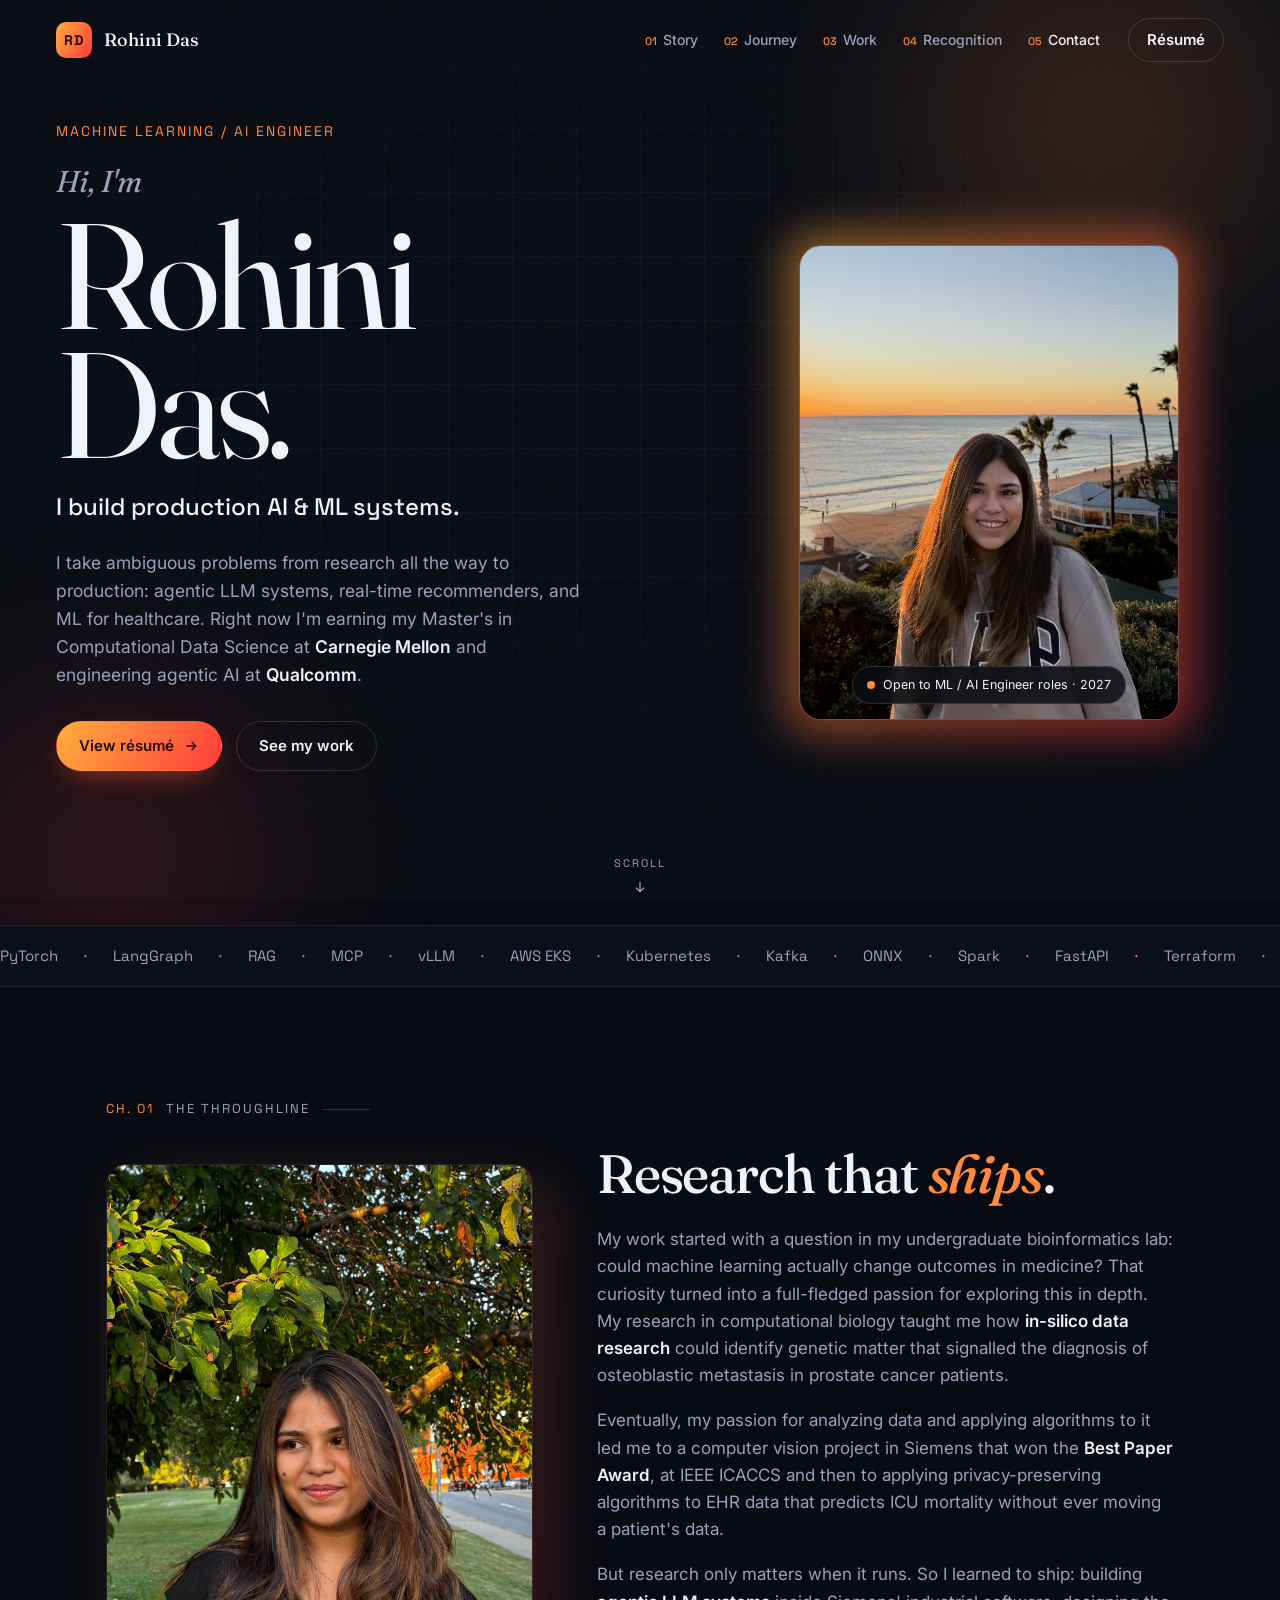
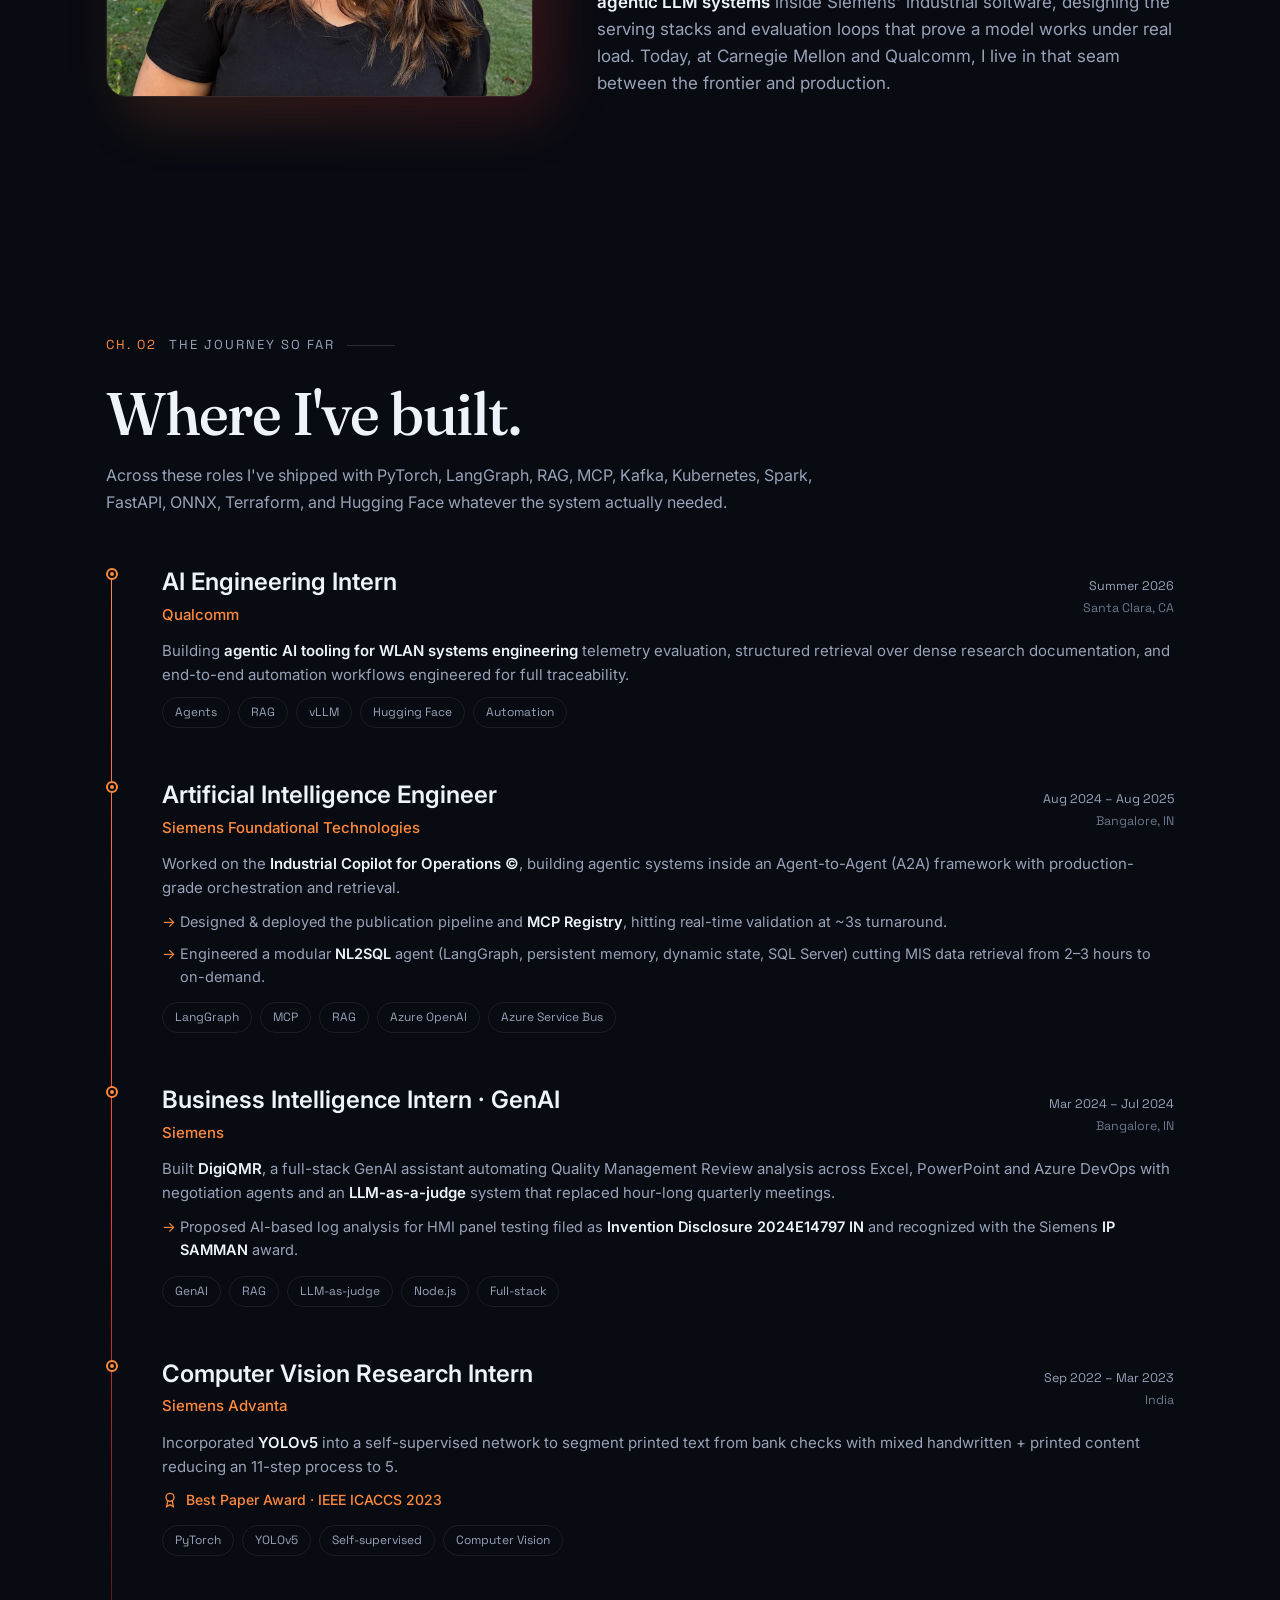
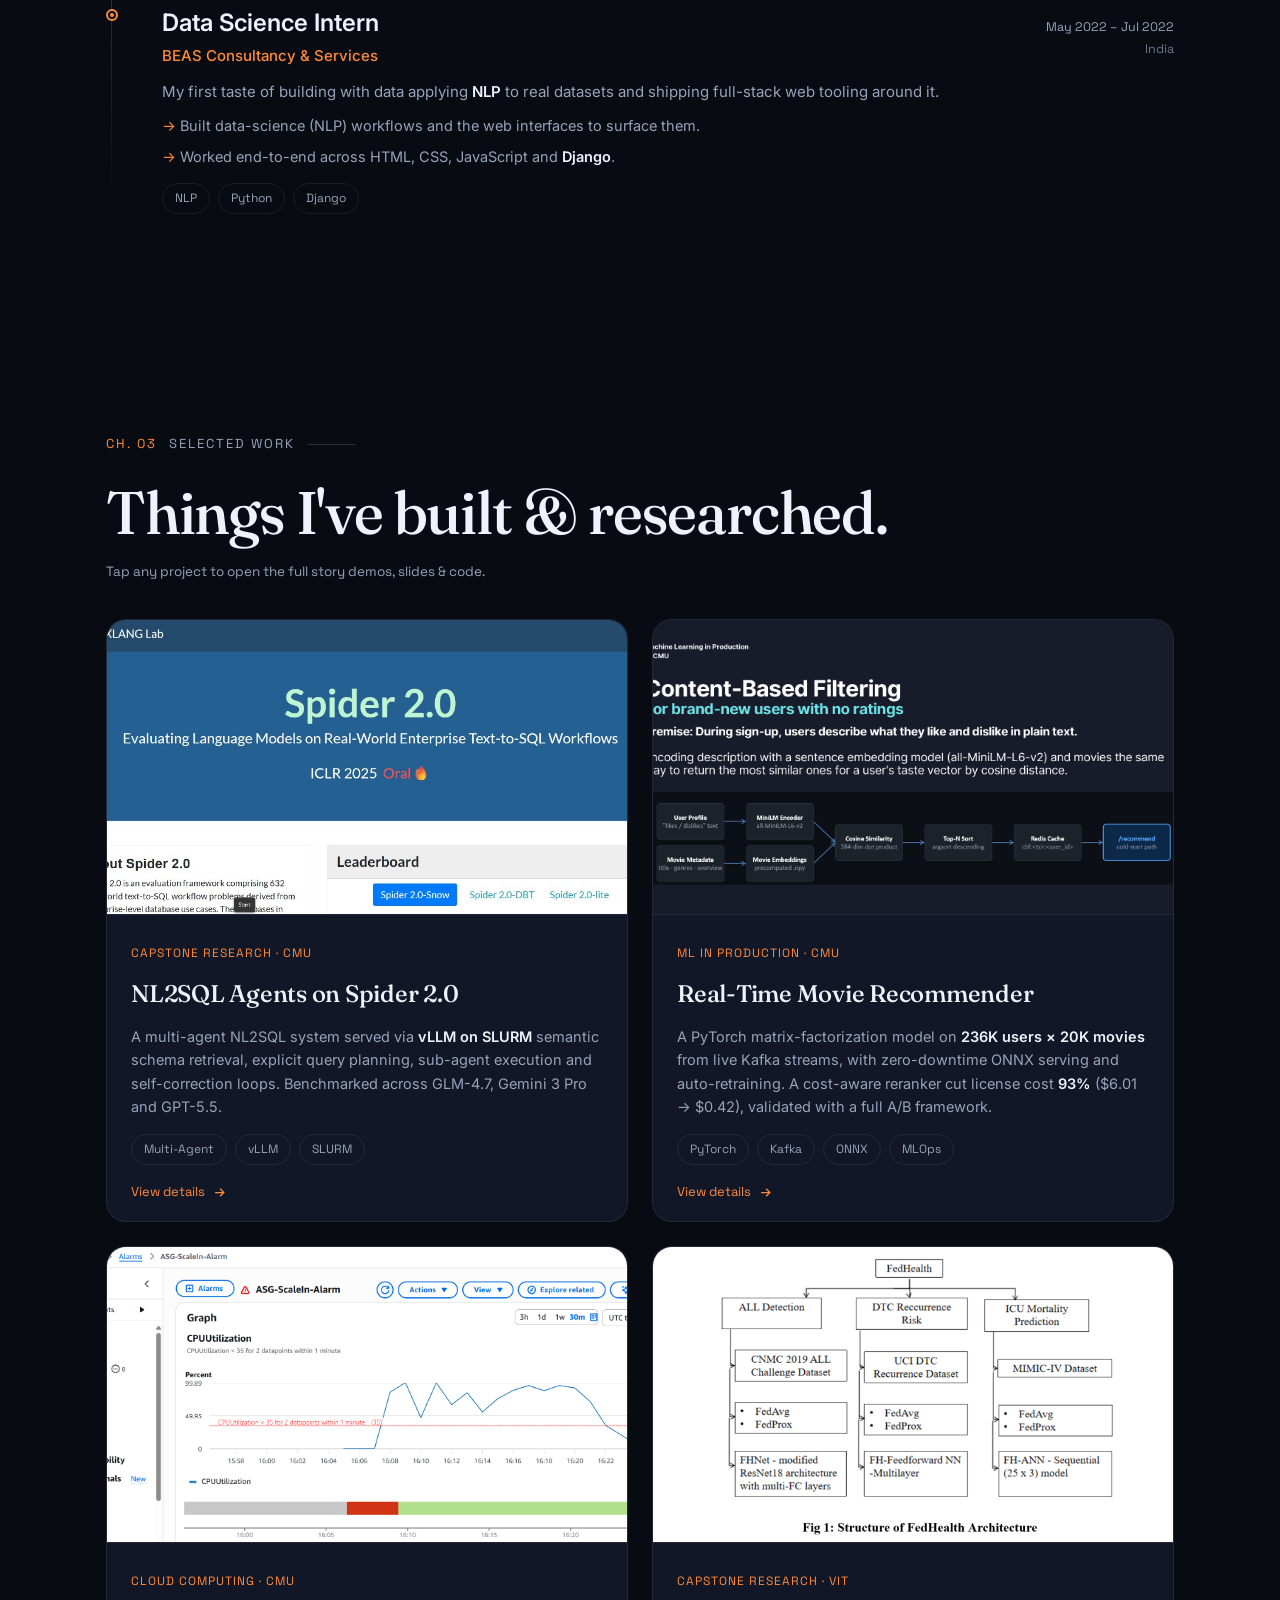
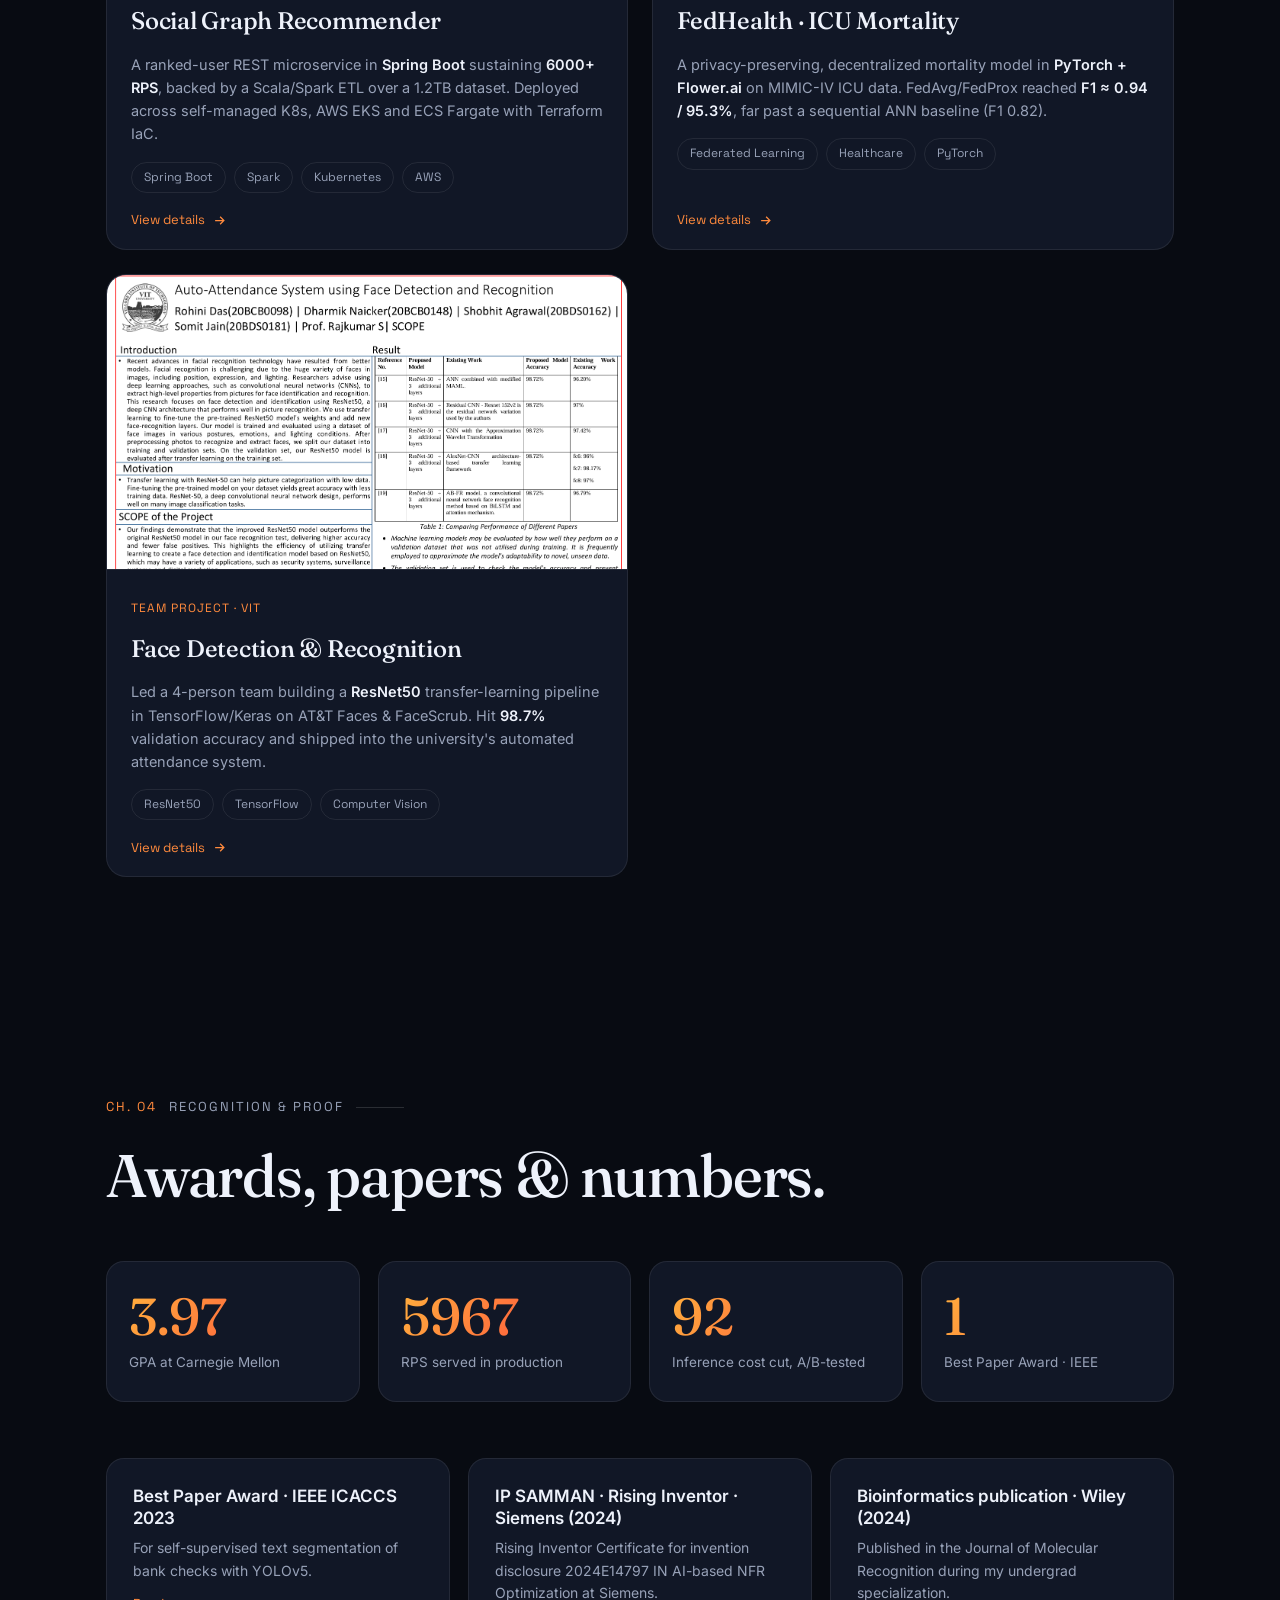
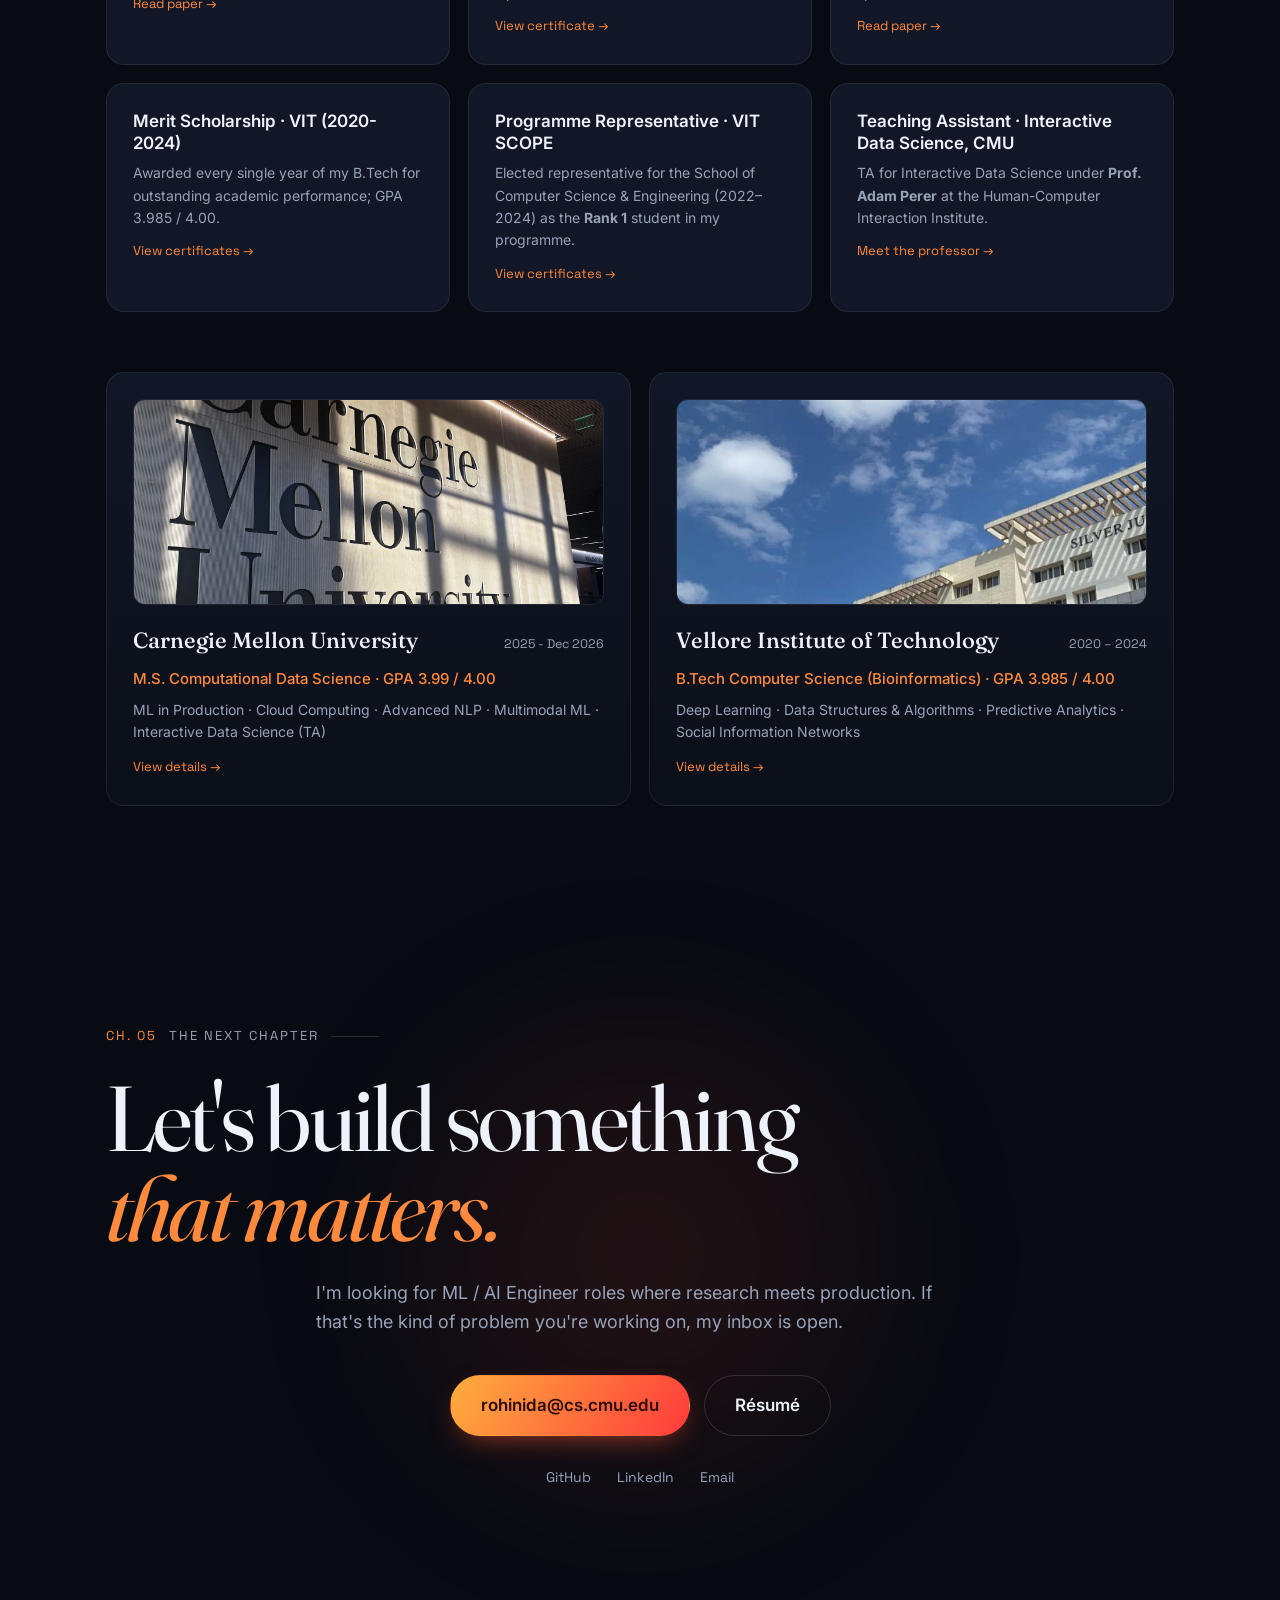
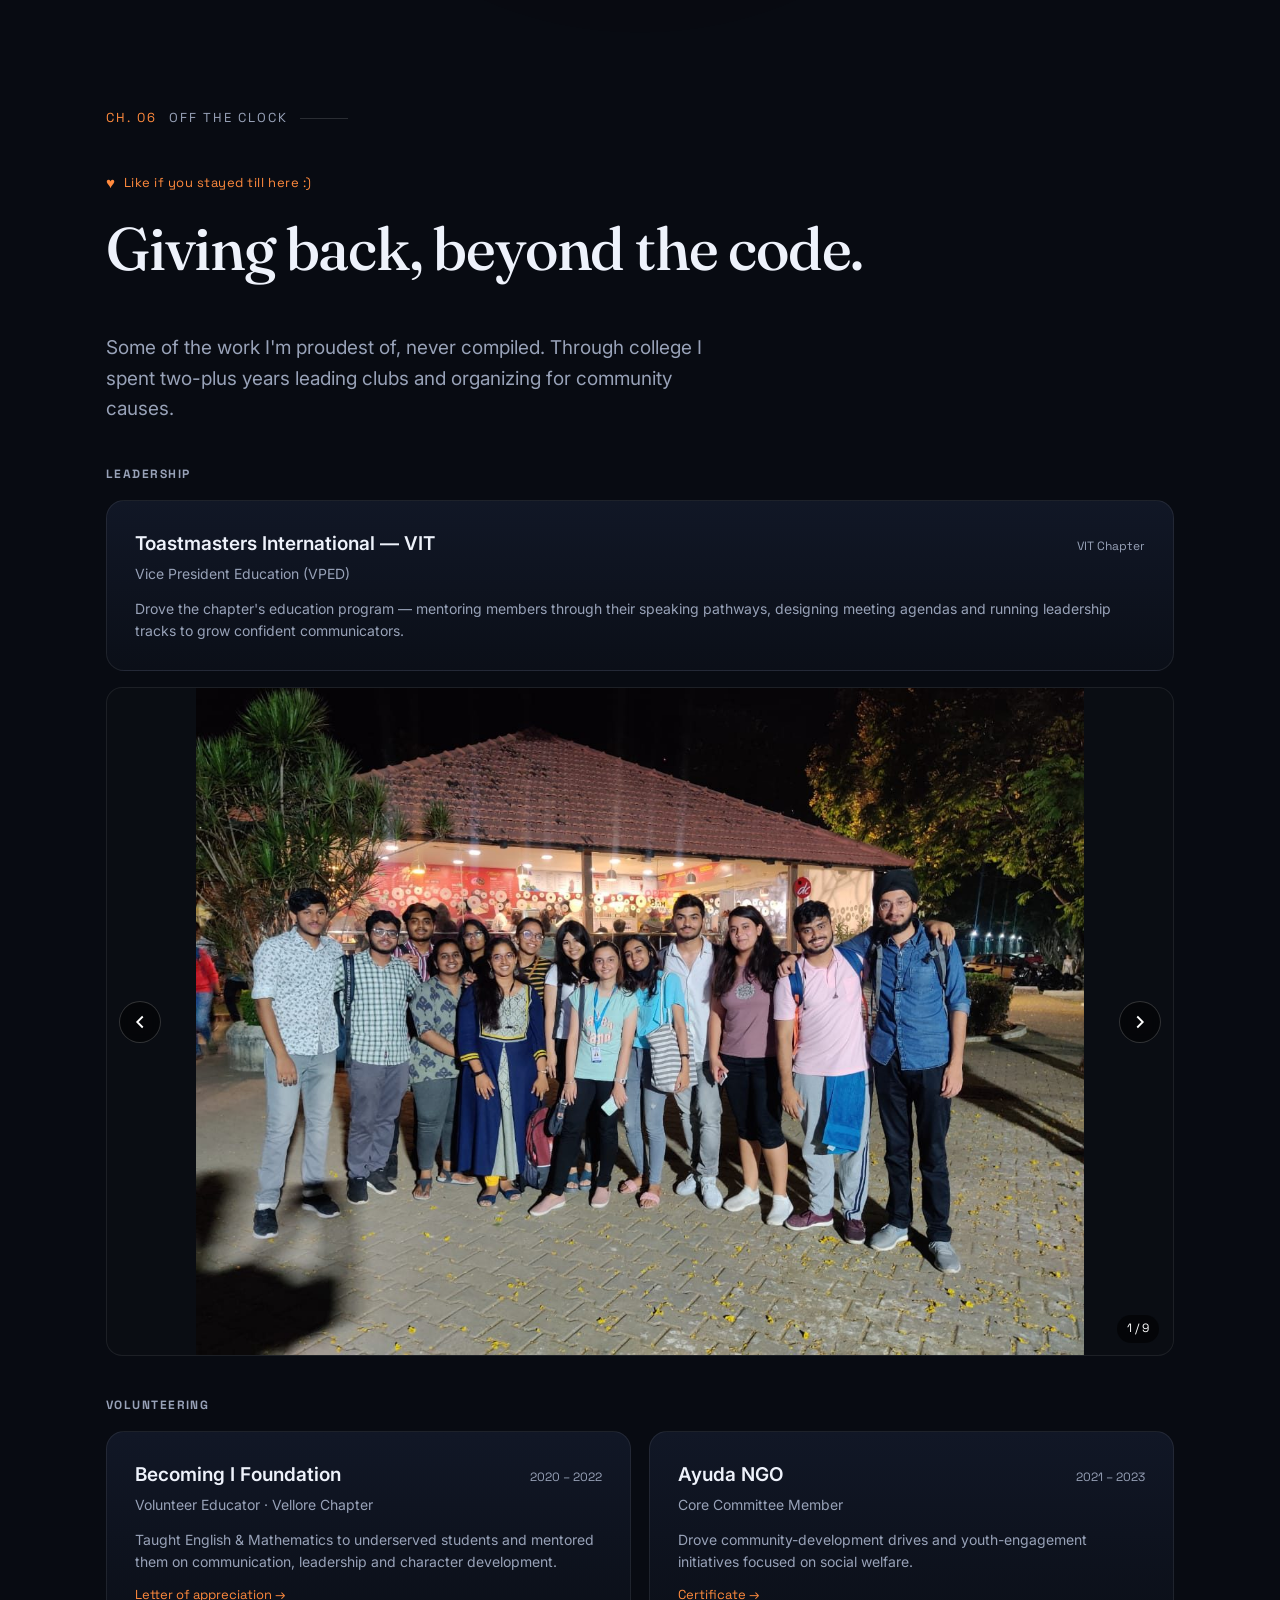
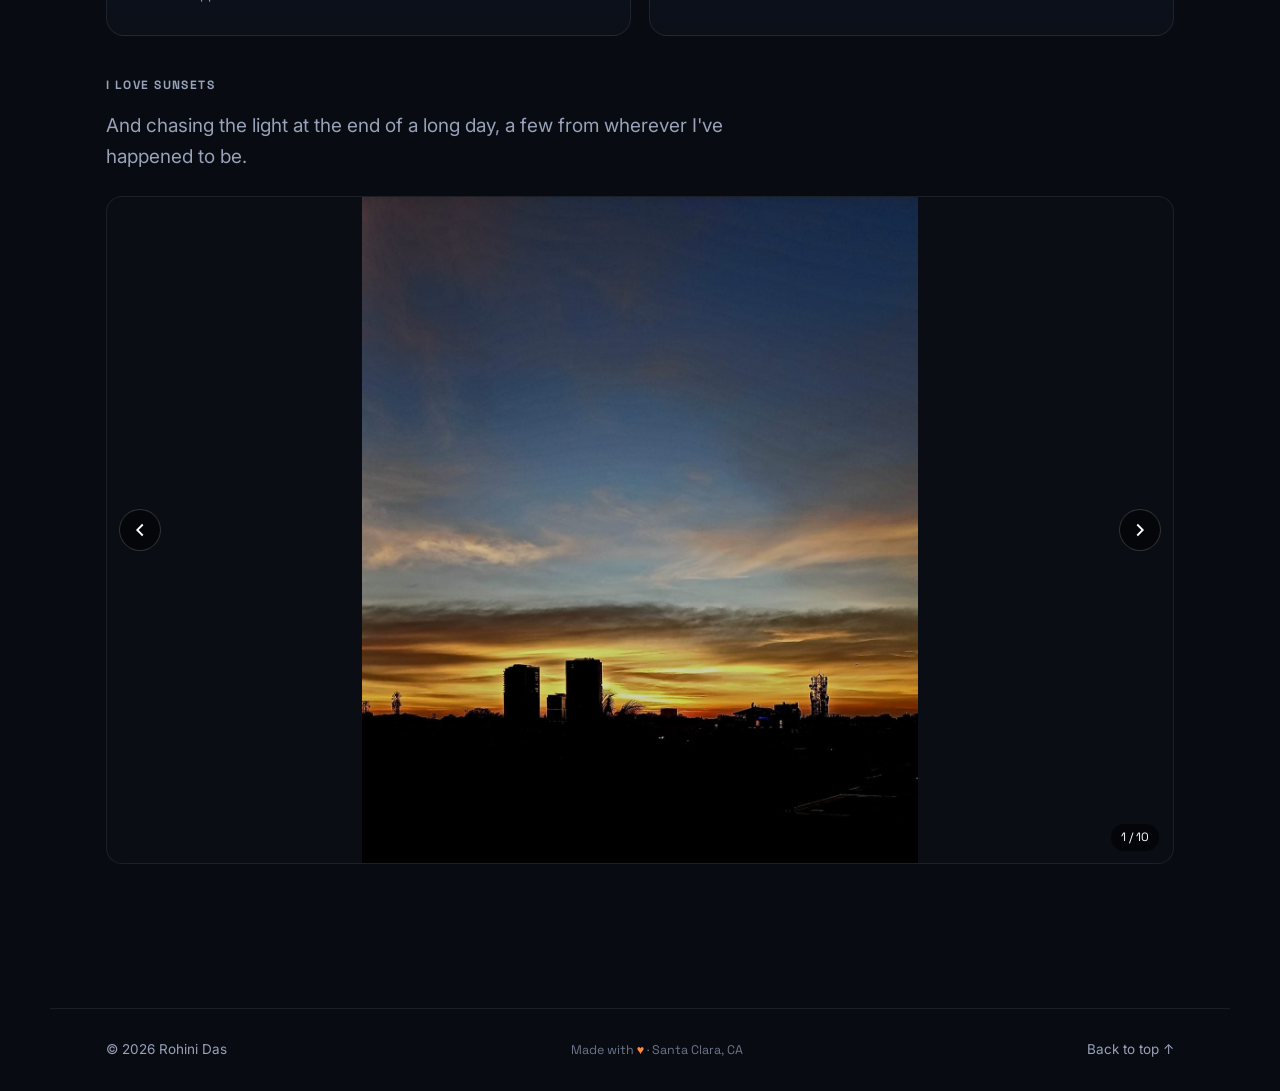
==== commit 4452b127: "removed contact picture" ====
--- a/site/index.html
+++ b/site/index.html
@@ -596,9 +596,6 @@
   <section class="section contact" id="contact">
     <div class="contact__bg" aria-hidden="true"><div class="orb orb--c"></div></div>
     <div class="chapter reveal"><span>Ch. 05</span> The next chapter</div>
-    <div class="contact__portrait reveal">
-      <img src="assets/img/rohptf.jpg" alt="Rohini Das" loading="lazy" />
-    </div>
     <h2 class="contact__title reveal">Let's build something<br /><em>that matters.</em></h2>
     <p class="contact__lede reveal">
       I'm looking for ML / AI Engineer roles where research meets production.
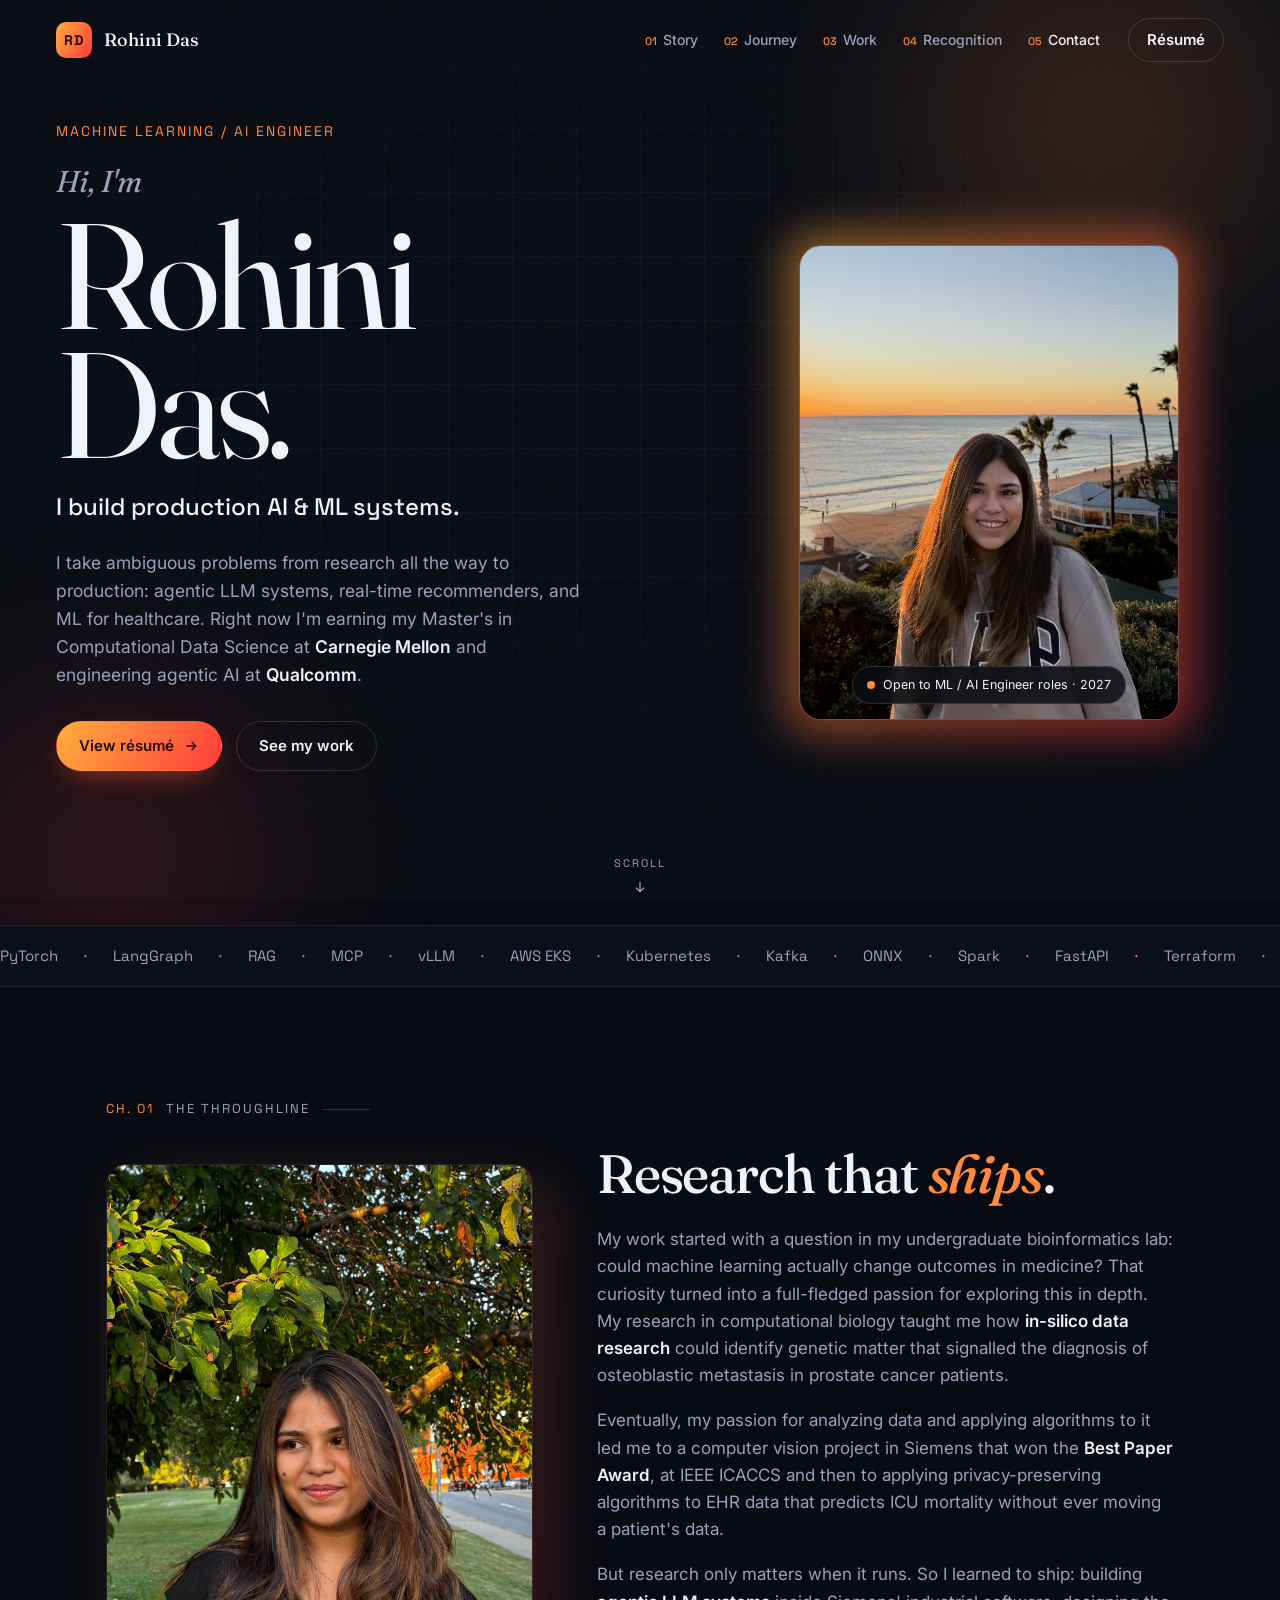
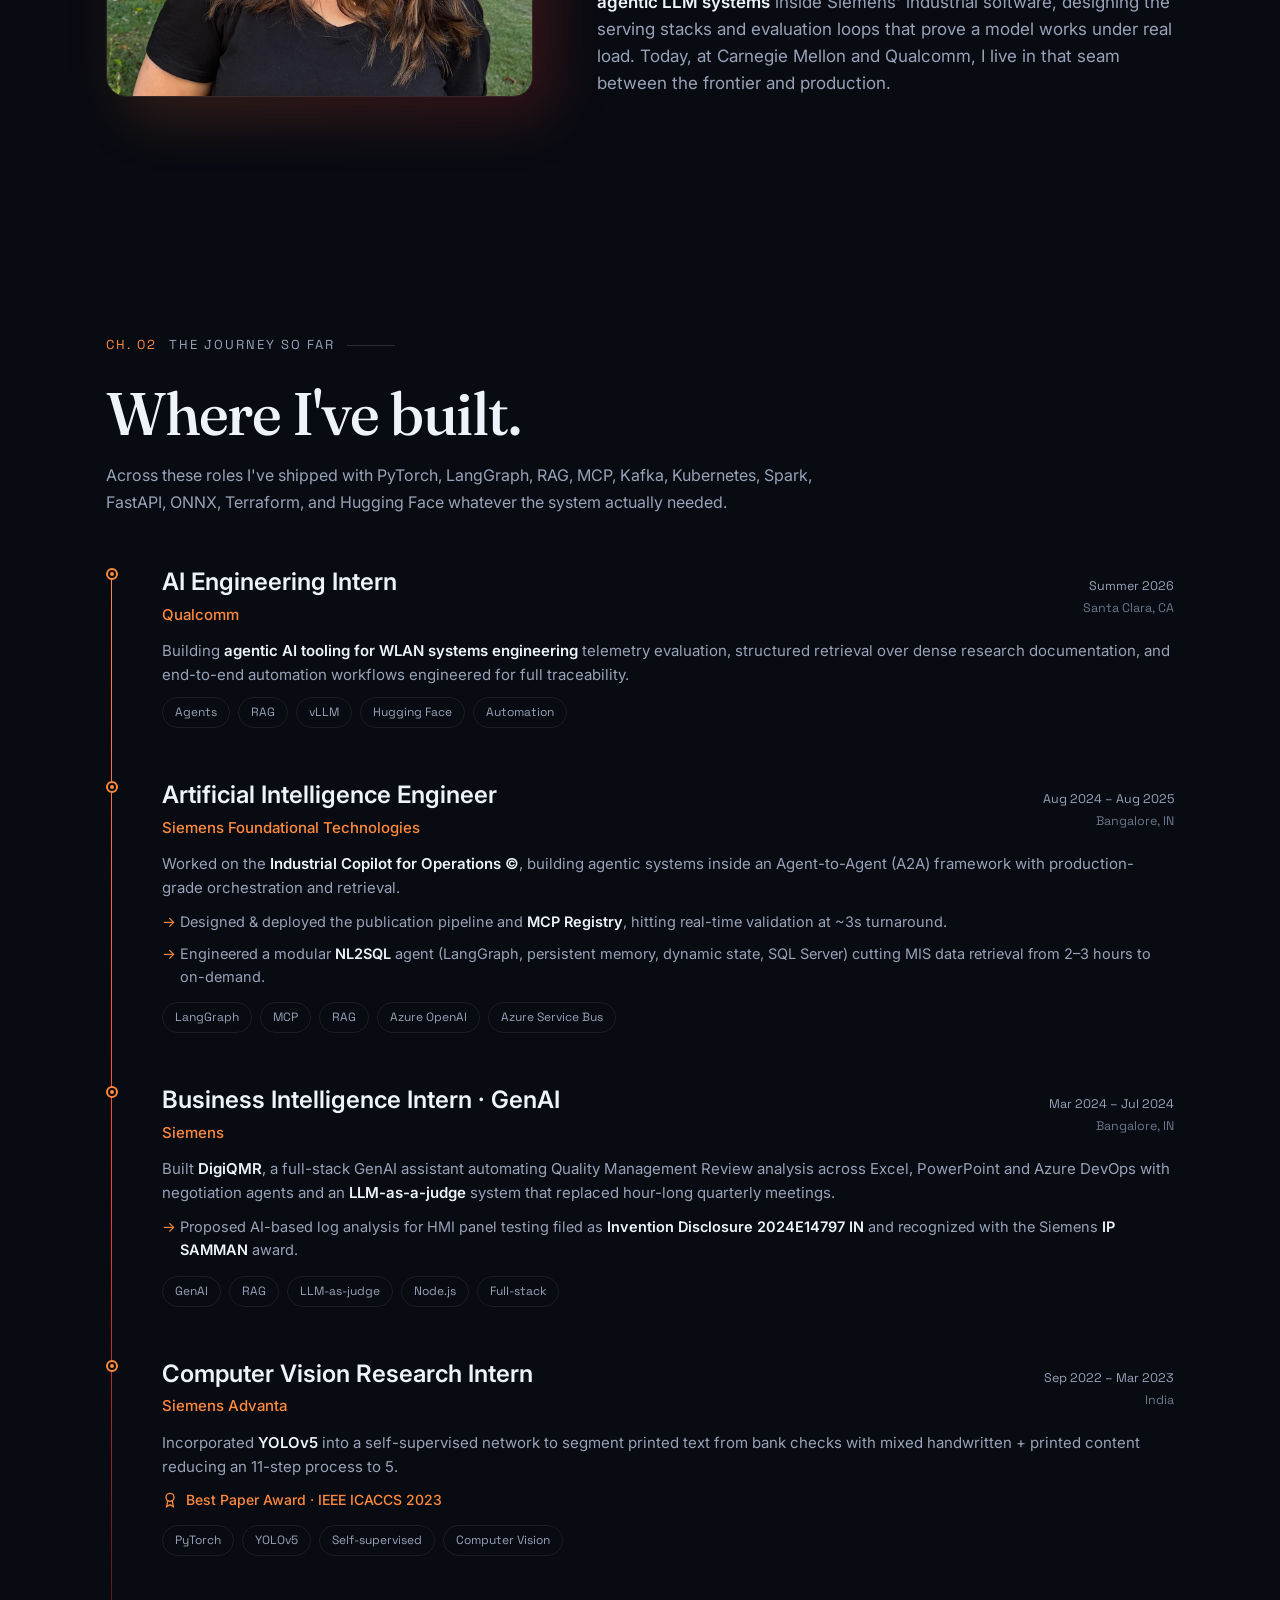
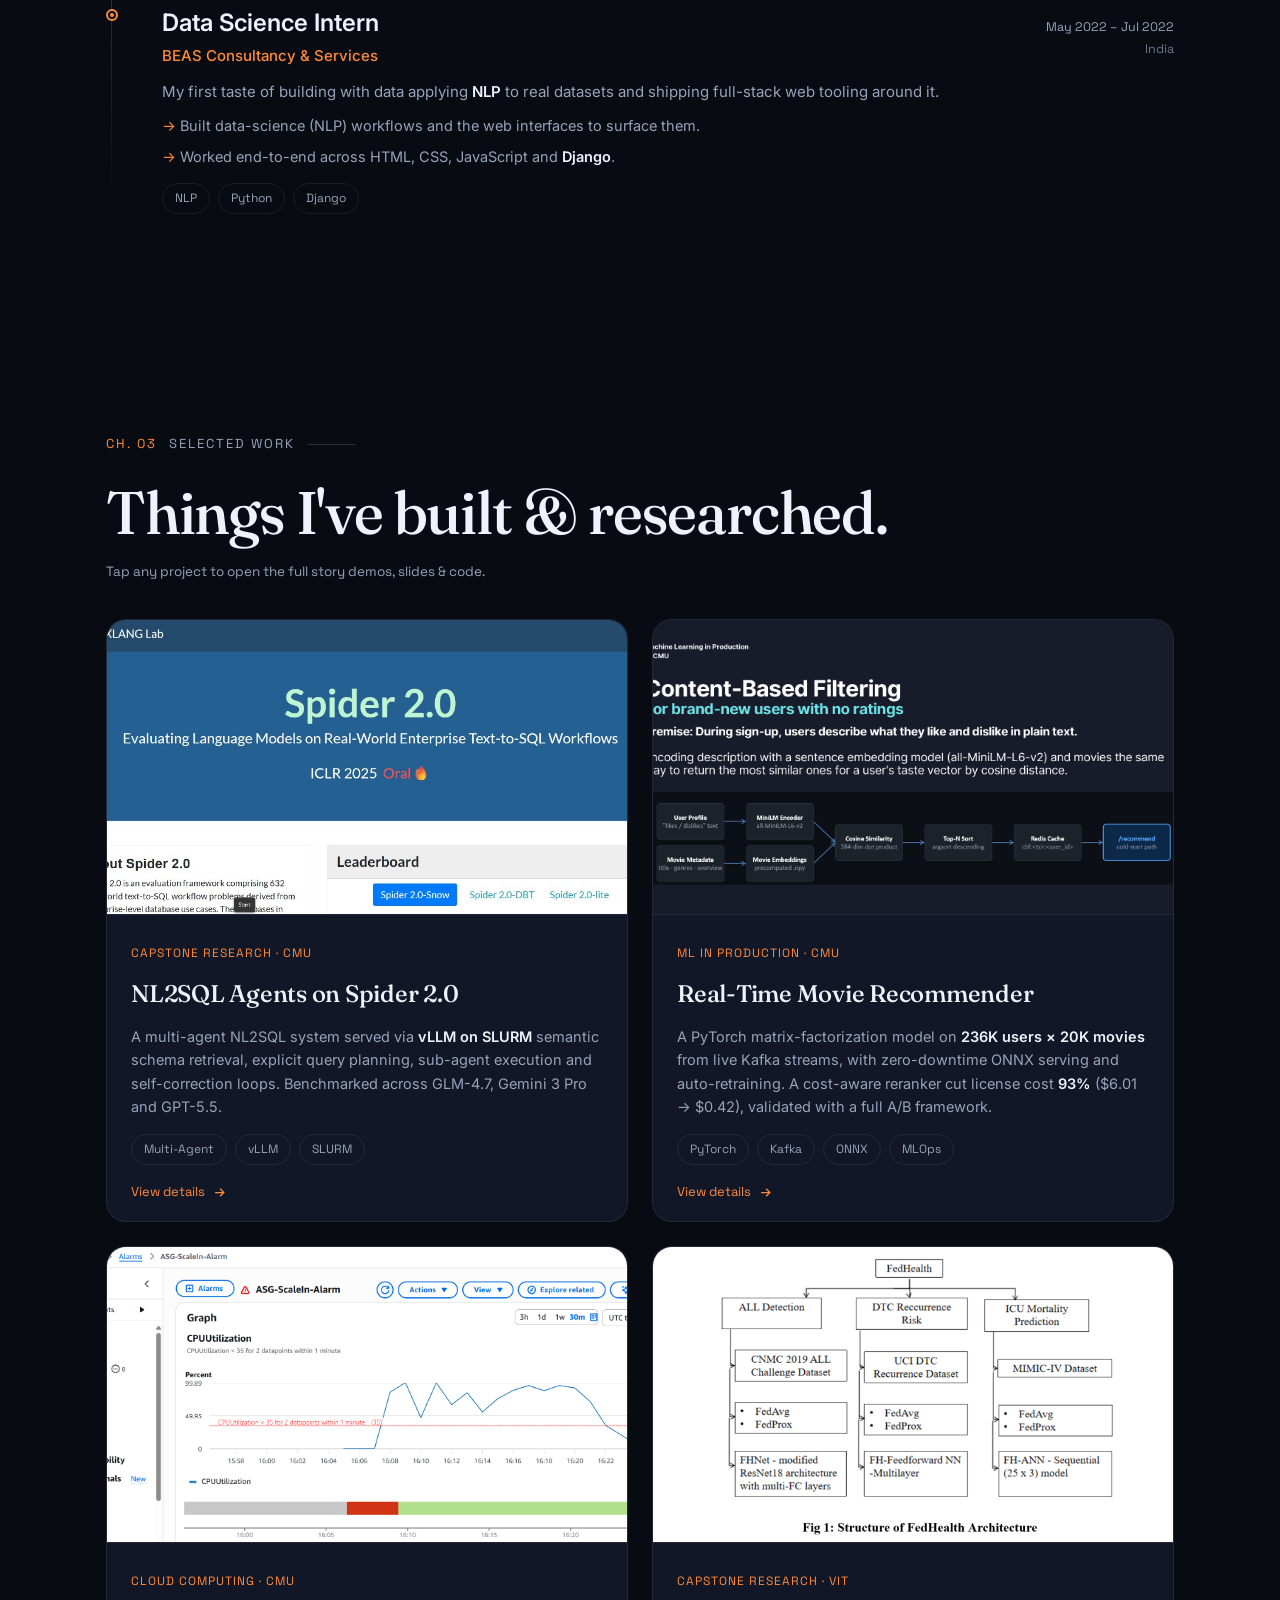
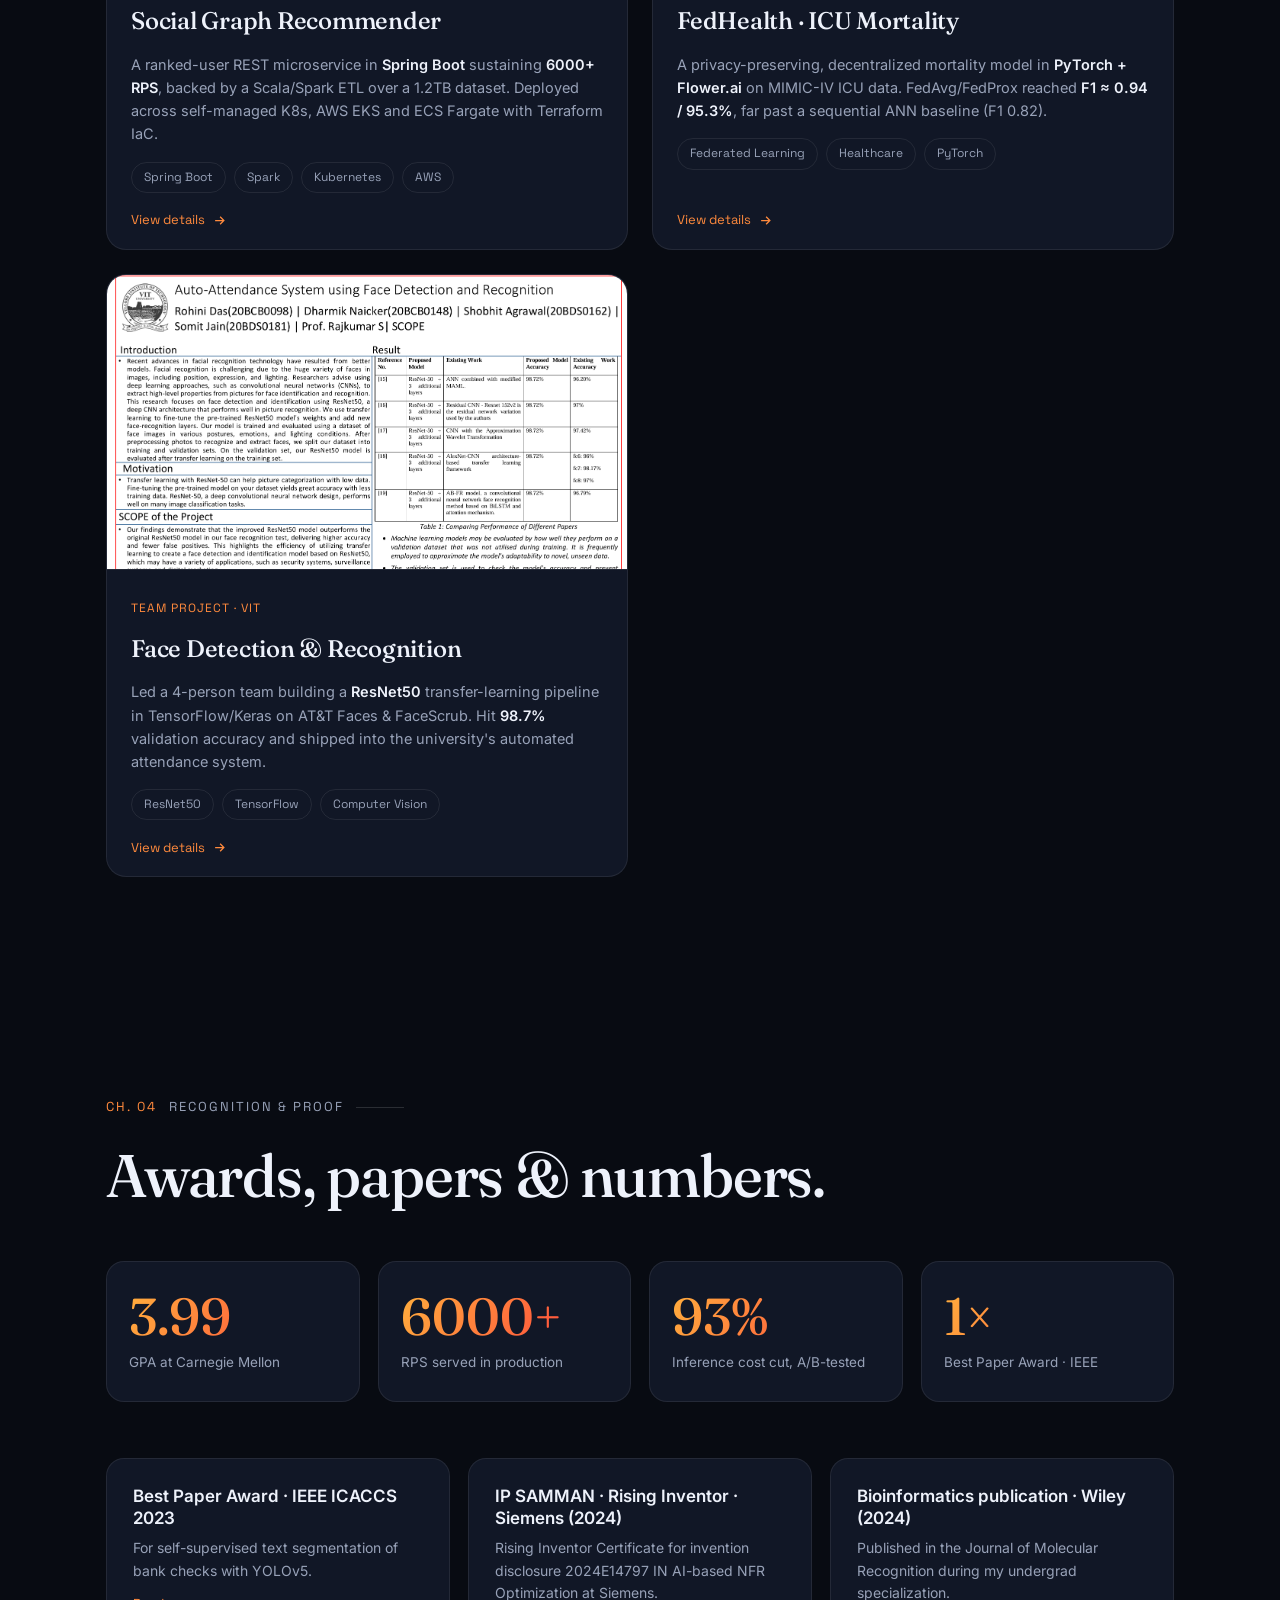
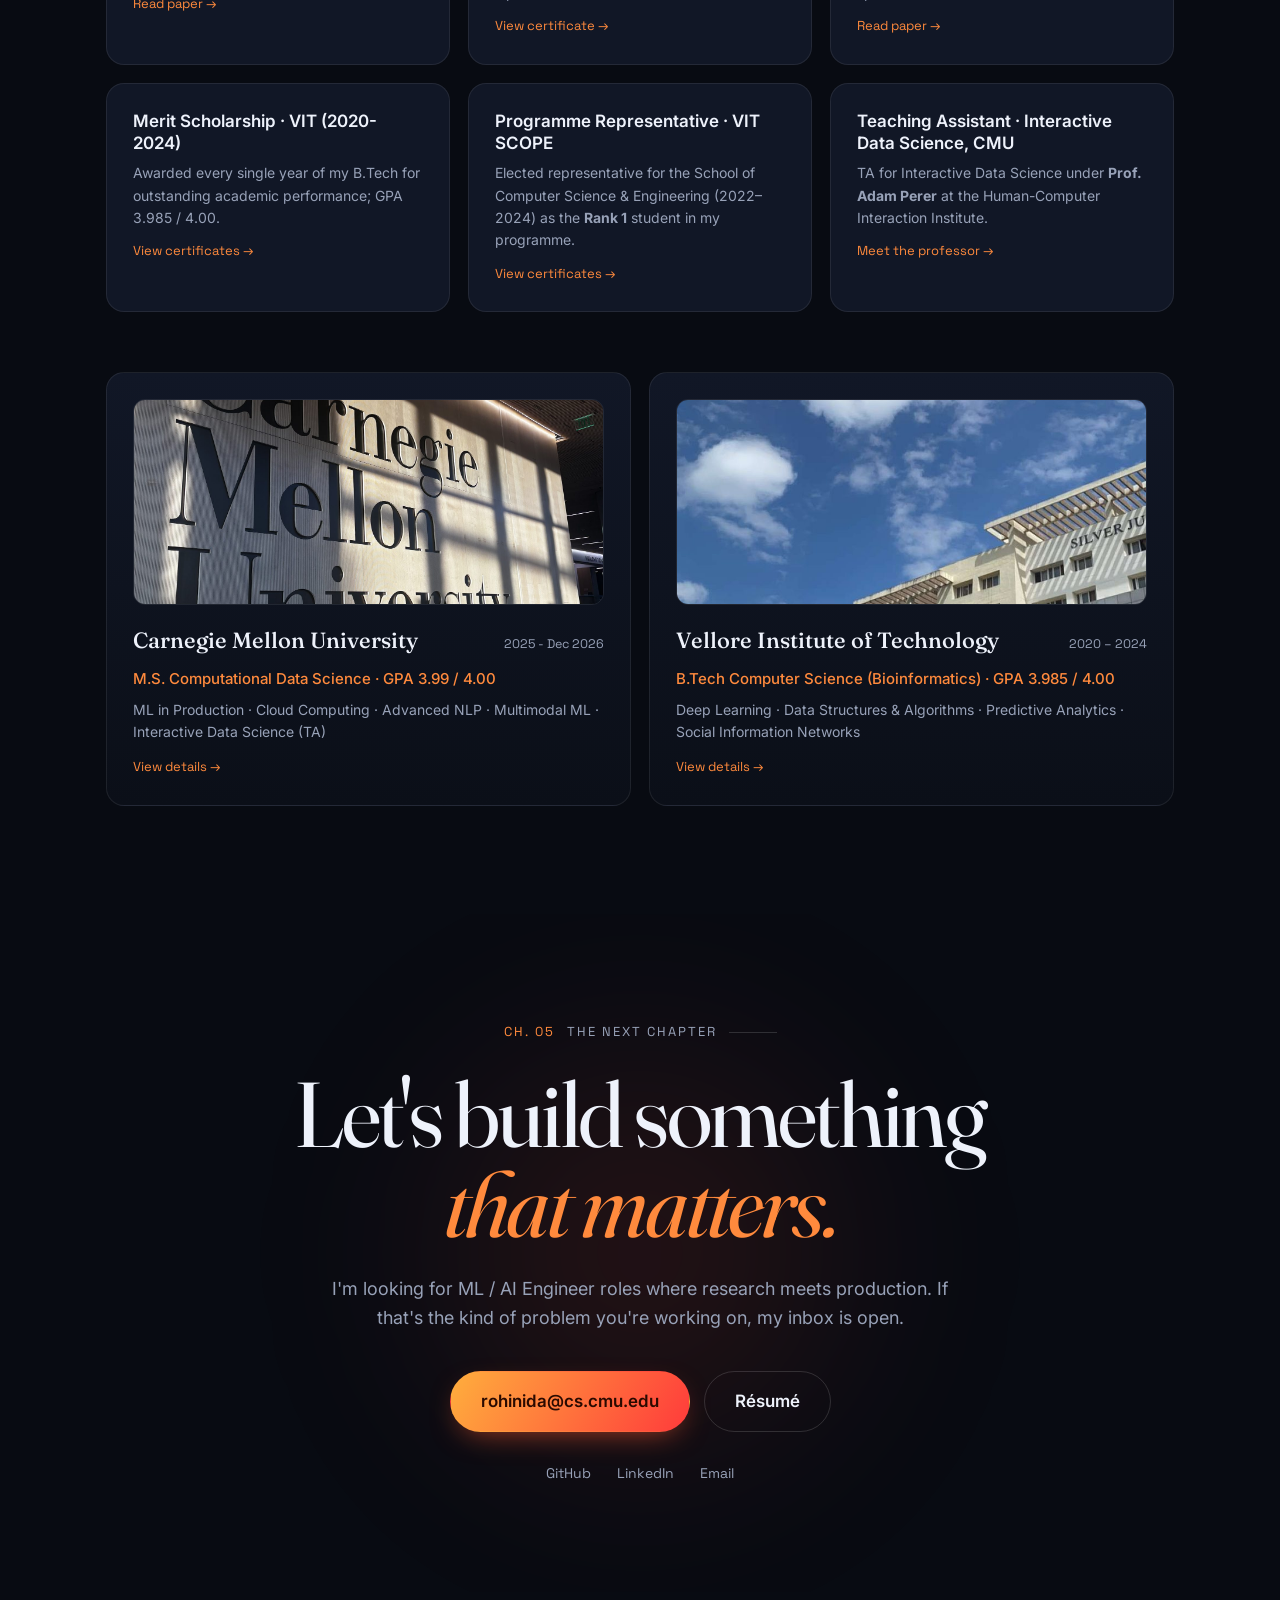
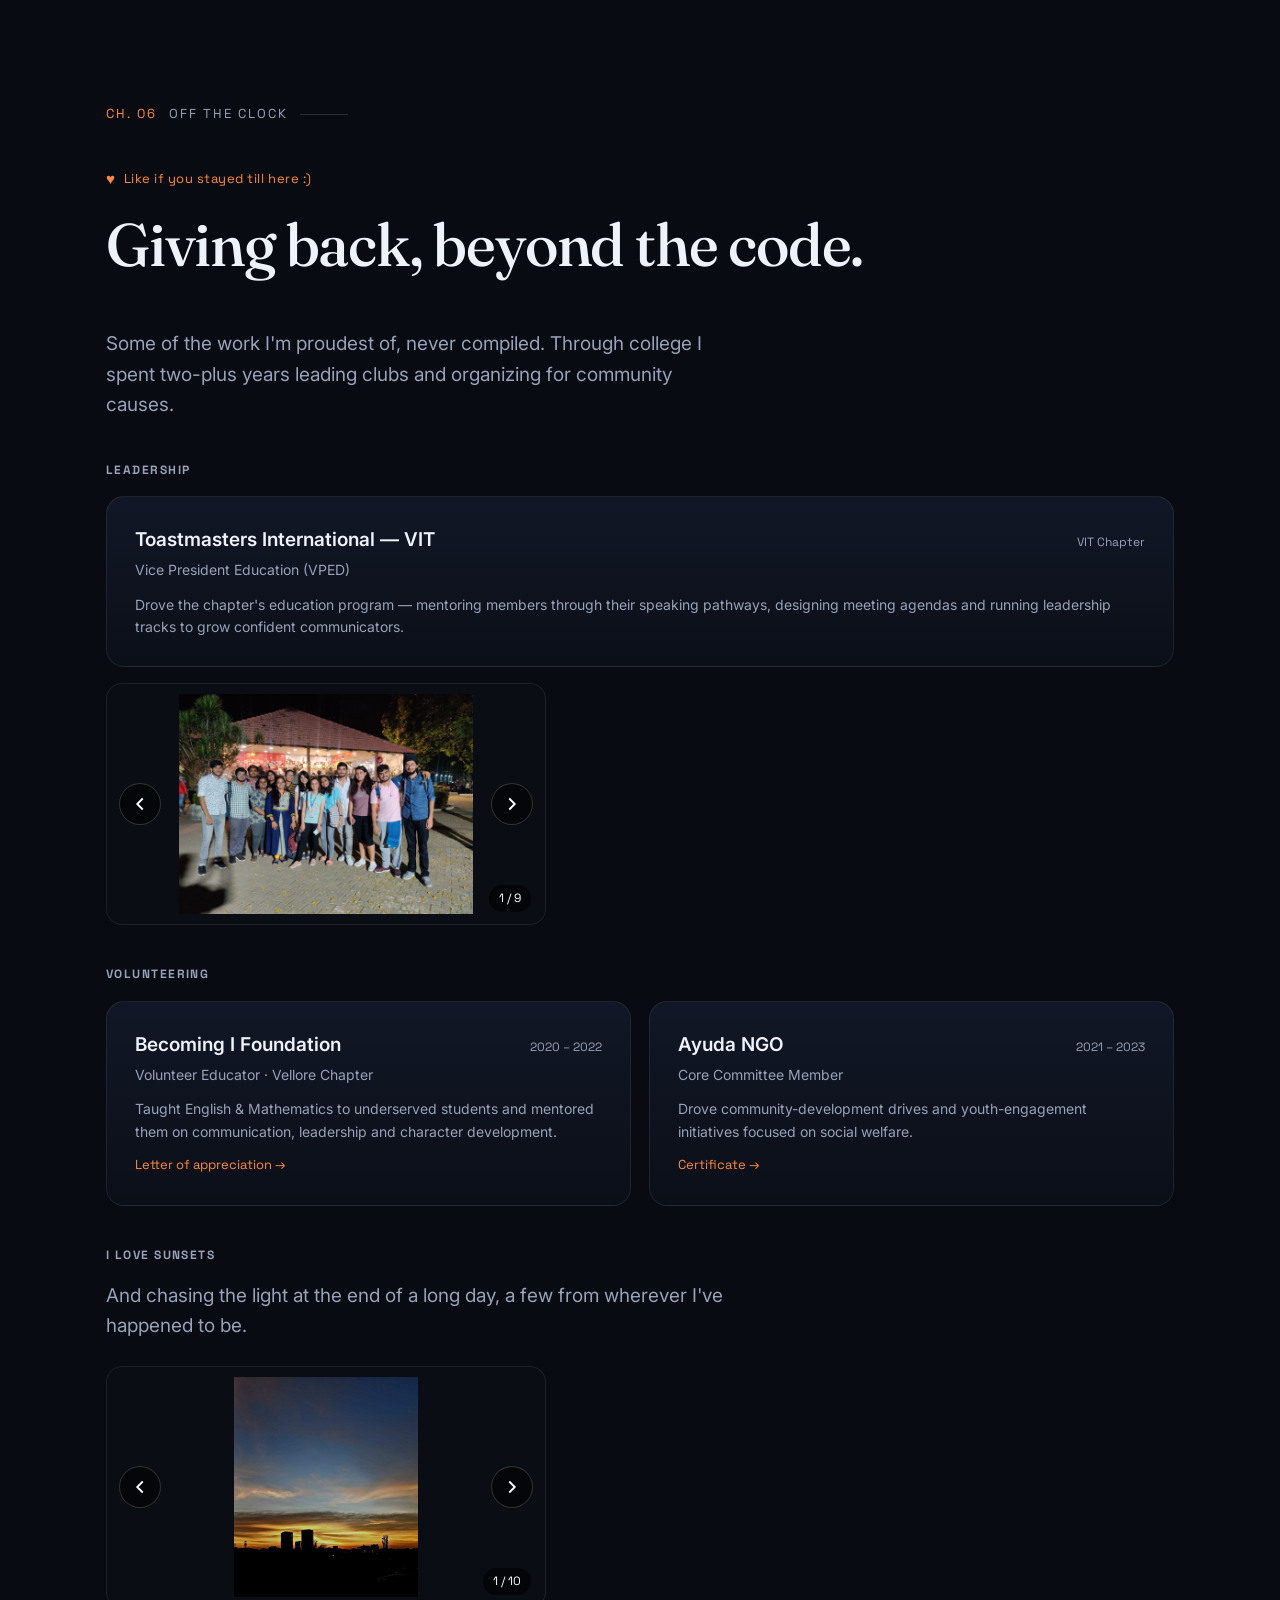
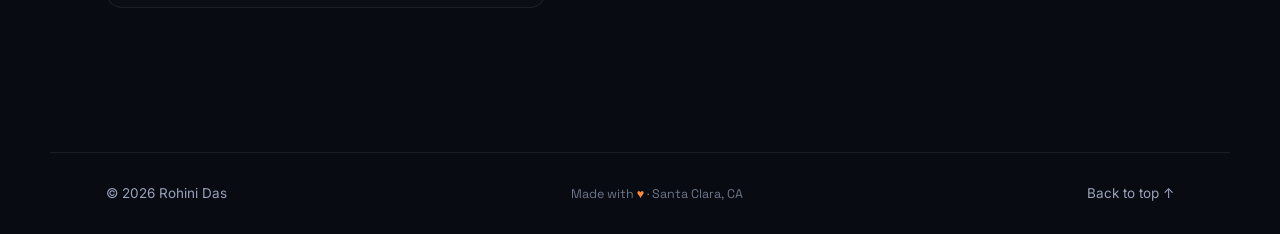
==== commit 11829c52: "Fix contact centering and compact personal carousels Restore contact section text alignment, use car" ====
--- a/site/index.html
+++ b/site/index.html
@@ -15,7 +15,7 @@
   <link rel="preconnect" href="https://fonts.googleapis.com" />
   <link rel="preconnect" href="https://fonts.gstatic.com" crossorigin />
   <link href="https://fonts.googleapis.com/css2?family=Fraunces:ital,opsz,wght@0,9..144,300..700;1,9..144,400..600&family=Inter:wght@400;500;600;700&family=Space+Grotesk:wght@400;500;600;700&display=swap" rel="stylesheet" />
-  <link rel="stylesheet" href="styles.css" />
+  <link rel="stylesheet" href="styles.css?v=3" />
 </head>
 <body>
   <div class="grain" aria-hidden="true"></div>
@@ -632,7 +632,7 @@
         <p>Drove the chapter's education program — mentoring members through their speaking pathways, designing meeting agendas and running leadership tracks to grow confident communicators.</p>
       </div>
     </div>
-    <div class="carousel carousel--wide reveal" data-carousel tabindex="0" aria-label="Toastmasters photo gallery">
+    <div class="carousel carousel--wide carousel--compact reveal" data-carousel tabindex="0" aria-label="Toastmasters photo gallery">
       <div class="carousel__viewport">
         <figure class="carousel__slide is-active"><img loading="lazy" src="assets/img/ttm-01.jpg" alt="Toastmasters at VIT" /></figure>
         <figure class="carousel__slide"><img loading="lazy" src="assets/img/ttm-02.jpg" alt="Toastmasters at VIT" /></figure>
@@ -673,7 +673,7 @@
     <p class="personal__lede reveal">
       And chasing the light at the end of a long day, a few from wherever I've happened to be.
     </p>
-    <div class="carousel carousel--wide reveal" data-carousel tabindex="0" aria-label="Sunset photo gallery">
+    <div class="carousel carousel--wide carousel--compact reveal" data-carousel tabindex="0" aria-label="Sunset photo gallery">
       <div class="carousel__viewport">
         <figure class="carousel__slide is-active"><img loading="lazy" src="assets/img/sunset-01.jpg" alt="Sunset" /></figure>
         <figure class="carousel__slide"><img loading="lazy" src="assets/img/sunset-02.jpg" alt="Sunset" /></figure>
--- a/site/styles.css
+++ b/site/styles.css
@@ -253,6 +253,21 @@
 .carousel { position: relative; border-radius: 16px; overflow: hidden; border: 1px solid var(--line); background: #0a0d13; margin-top: 4px; }
 .carousel__viewport { position: relative; width: 100%; aspect-ratio: 4 / 5; }
 .carousel--wide .carousel__viewport { aspect-ratio: 16 / 10; }
+/* Inline section galleries (Toastmasters, sunsets): compact, centered */
+.carousel.carousel--compact {
+  width: min(100%, 440px);
+  max-width: 440px;
+  margin-left: auto;
+  margin-right: auto;
+}
+.carousel.carousel--compact .carousel__viewport {
+  aspect-ratio: unset;
+  height: clamp(180px, 32vw, 240px);
+}
+.carousel.carousel--compact .carousel__slide img {
+  padding: 10px;
+  box-sizing: border-box;
+}
 .carousel__slide { position: absolute; inset: 0; opacity: 0; visibility: hidden; transition: opacity 0.35s var(--ease); margin: 0; }
 .carousel__slide.is-active { opacity: 1; visibility: visible; }
 .carousel__slide img { width: 100%; height: 100%; object-fit: contain; }
@@ -321,12 +336,11 @@
 .edu__item .award__go { margin-top: 14px; }
 
 /* ============ Contact ============ */
+.contact { text-align: center; overflow: hidden; }
+.contact .chapter { display: flex; justify-content: center; width: 100%; }
 .personal .carousel { margin: 16px 0 36px; }
-
-.contact__portrait { width: 92px; margin: 0 auto 28px; border-radius: 50%; overflow: hidden; border: 1px solid var(--line-2); box-shadow: 0 0 0 4px rgba(255,107,53,0.08); }
-.contact__portrait img { width: 100%; aspect-ratio: 1; object-fit: cover; }
 .contact__bg { position: absolute; inset: 0; z-index: -1; }
-.contact__title { font-family: var(--serif); font-weight: 400; font-size: clamp(40px, 8vw, 92px); line-height: 0.98; letter-spacing: -0.03em; margin-bottom: 26px; }
+.contact__title { font-family: var(--serif); font-weight: 400; font-size: clamp(40px, 8vw, 92px); line-height: 0.98; letter-spacing: -0.03em; margin-bottom: 26px; text-align: center; }
 .contact__title em { color: var(--accent); }
 .contact__lede { color: var(--muted); max-width: 36em; margin: 0 auto 38px; font-size: clamp(15px, 1.6vw, 18px); }
 .contact__cta { display: flex; gap: 14px; justify-content: center; flex-wrap: wrap; margin-bottom: 30px; }
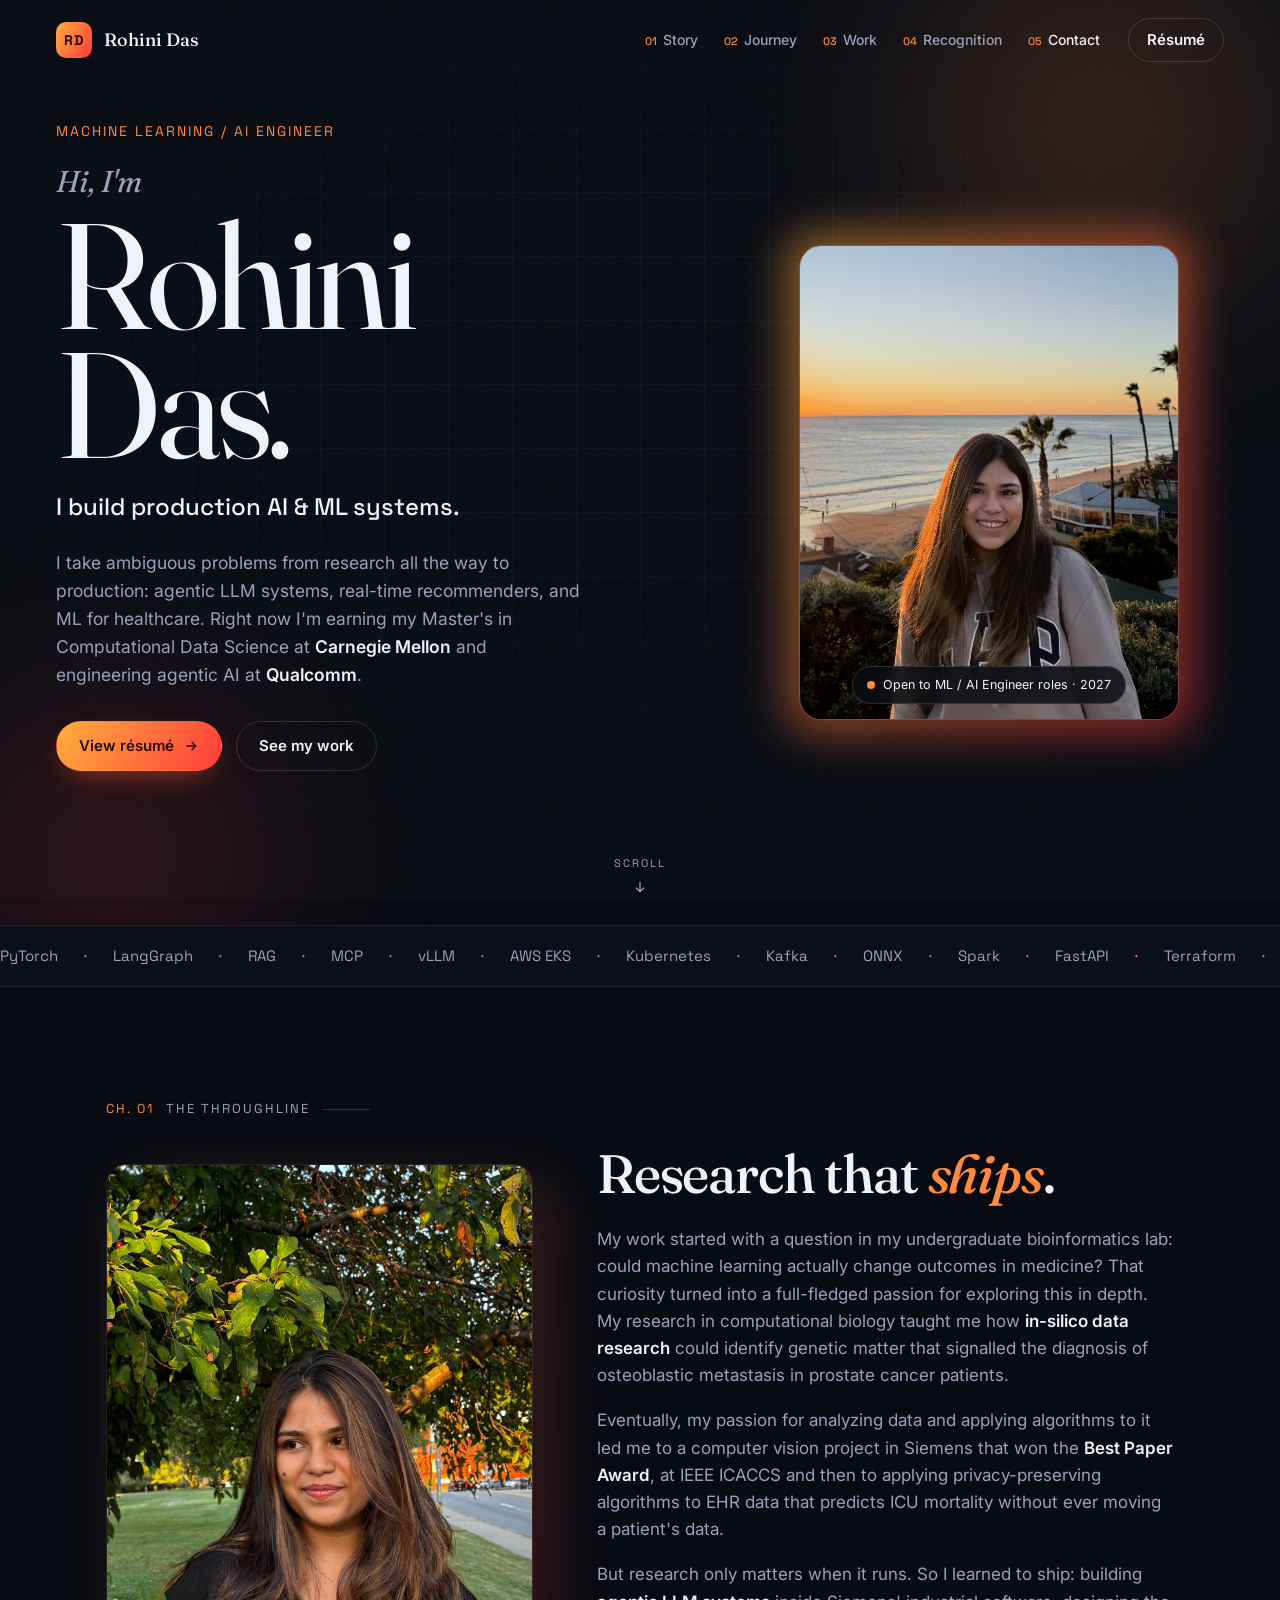
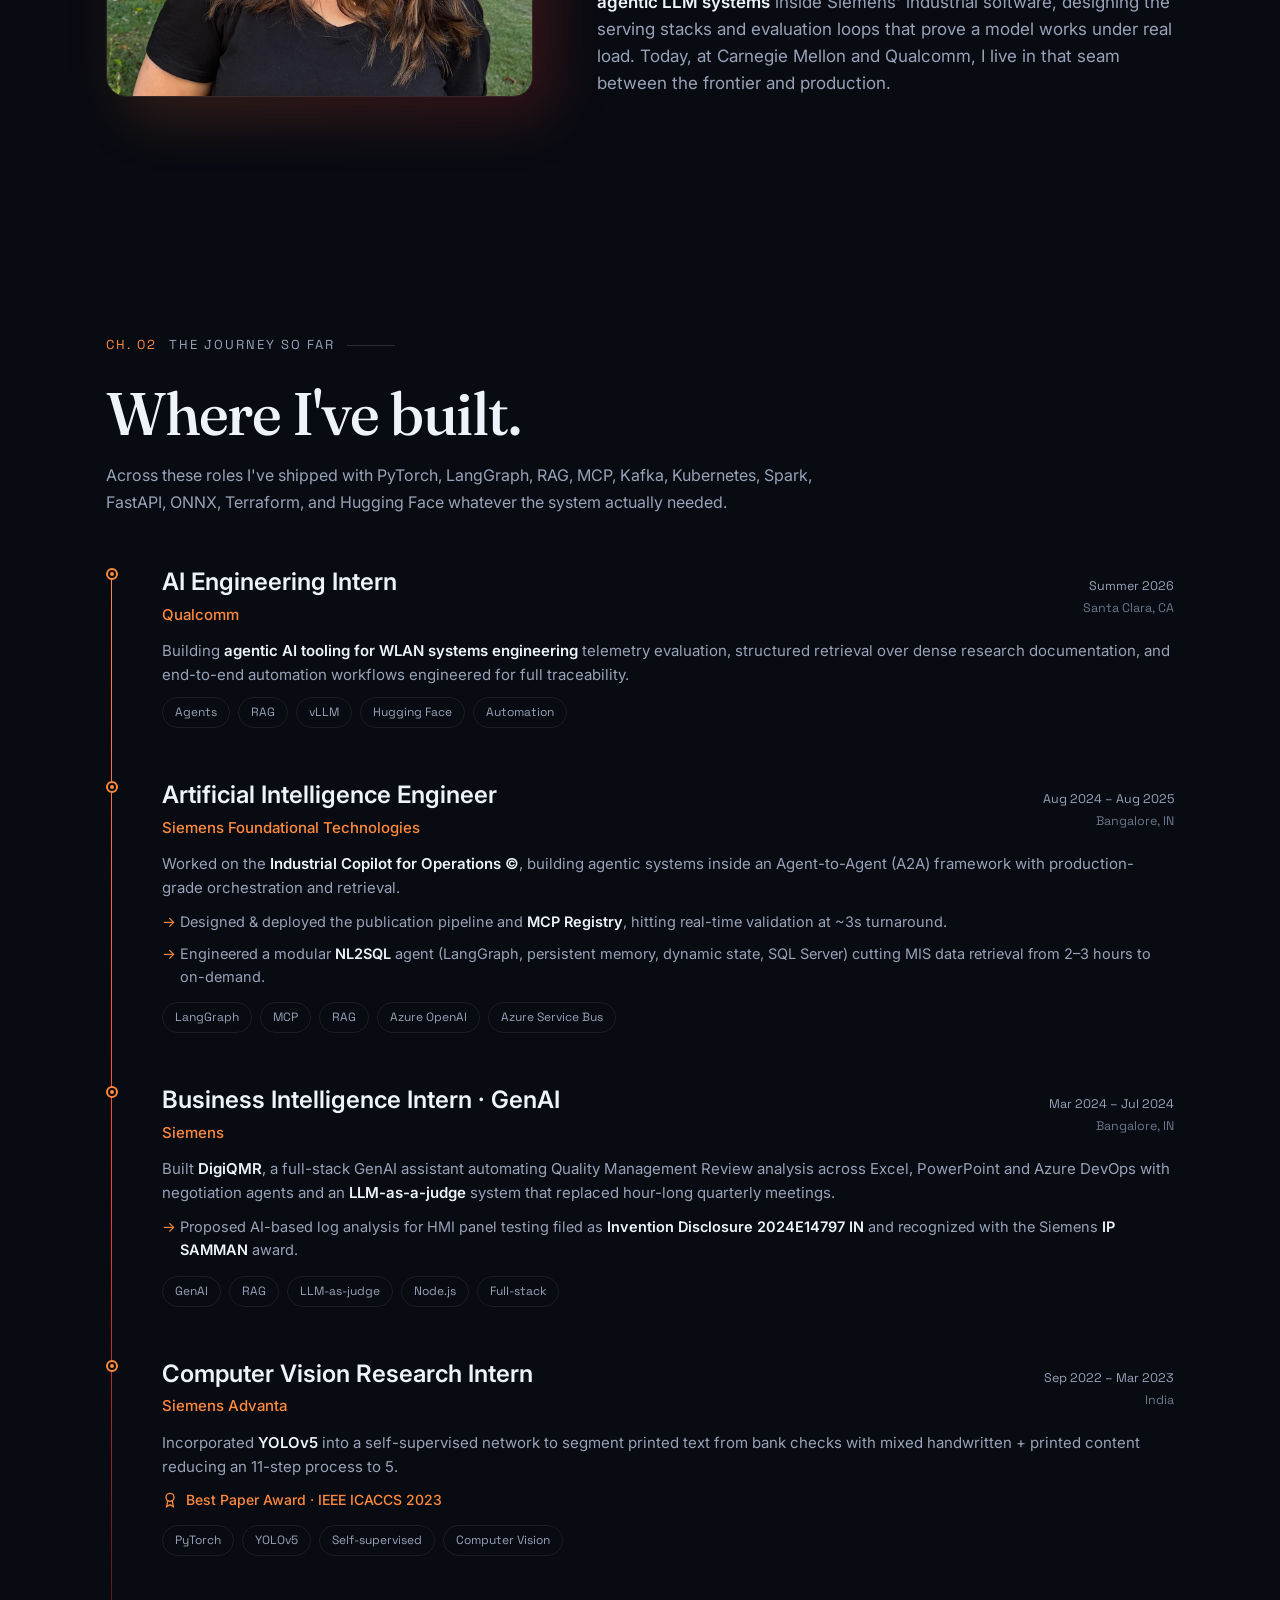
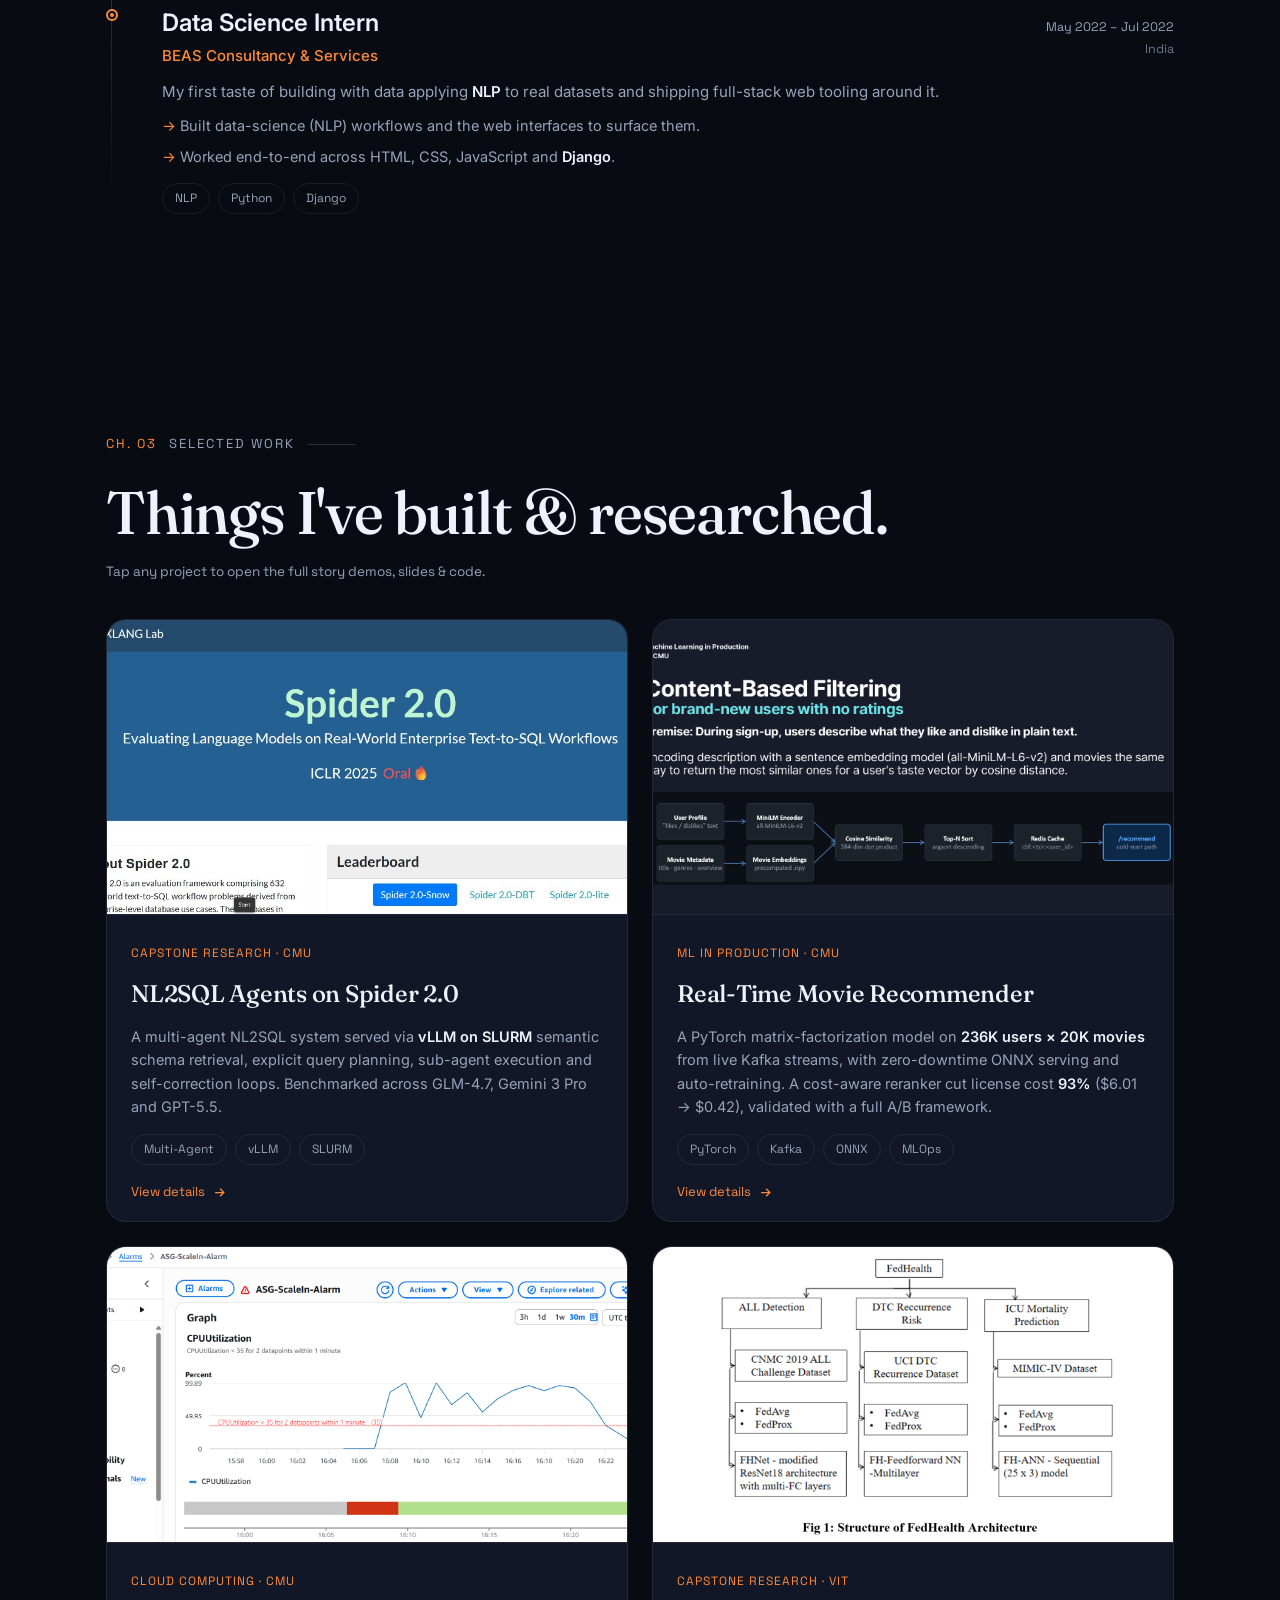
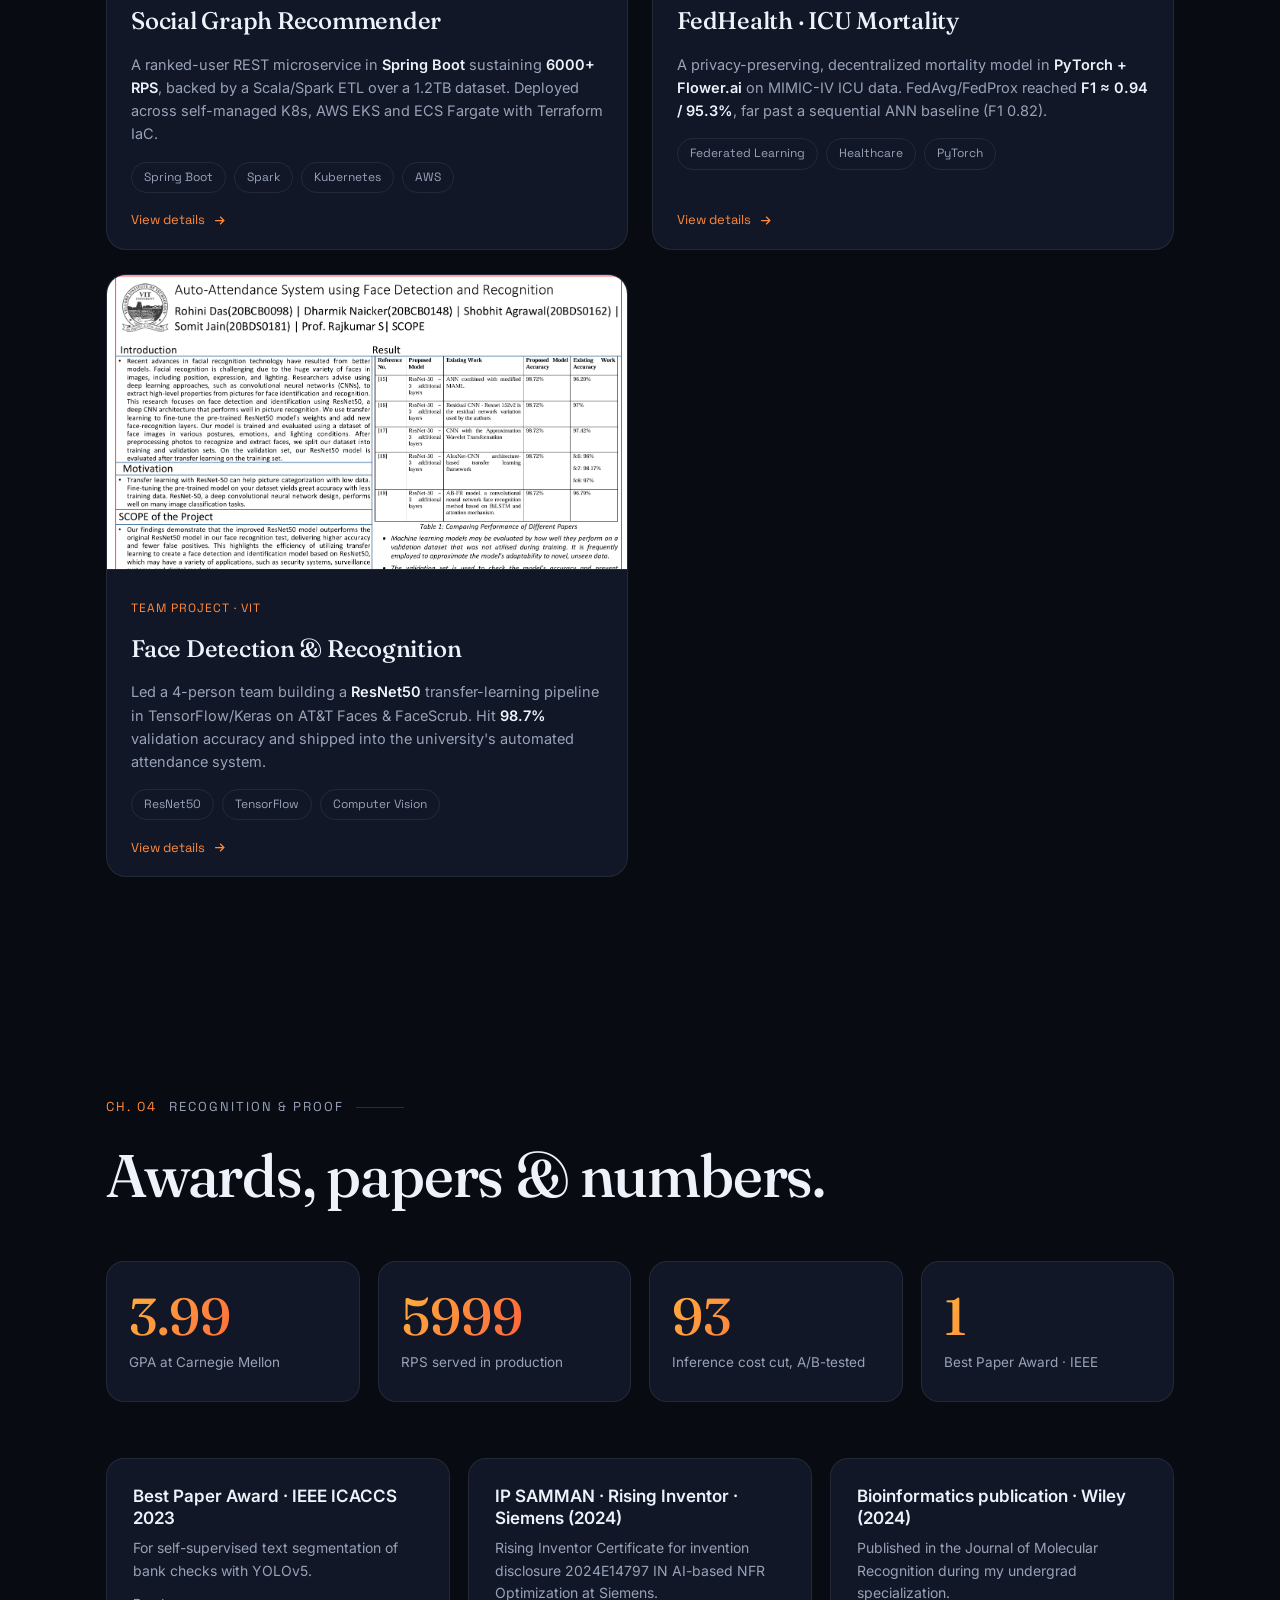
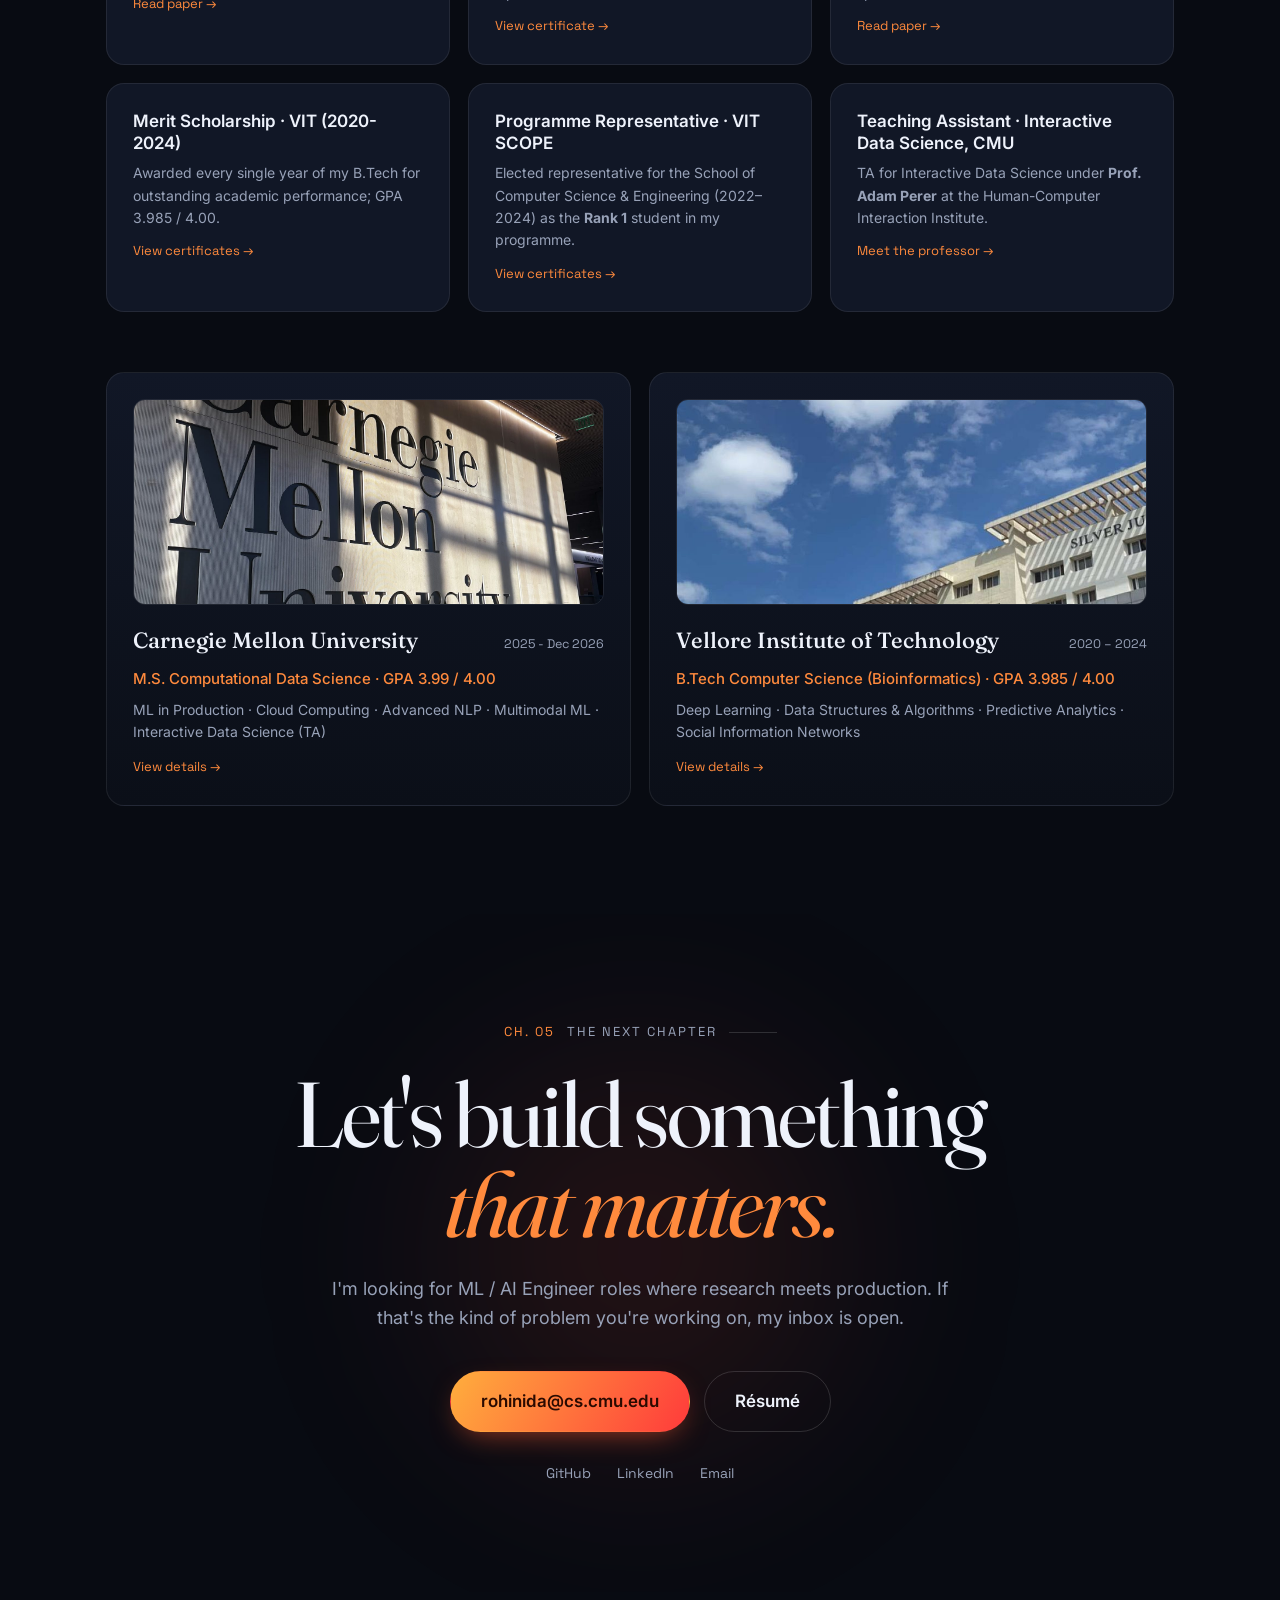
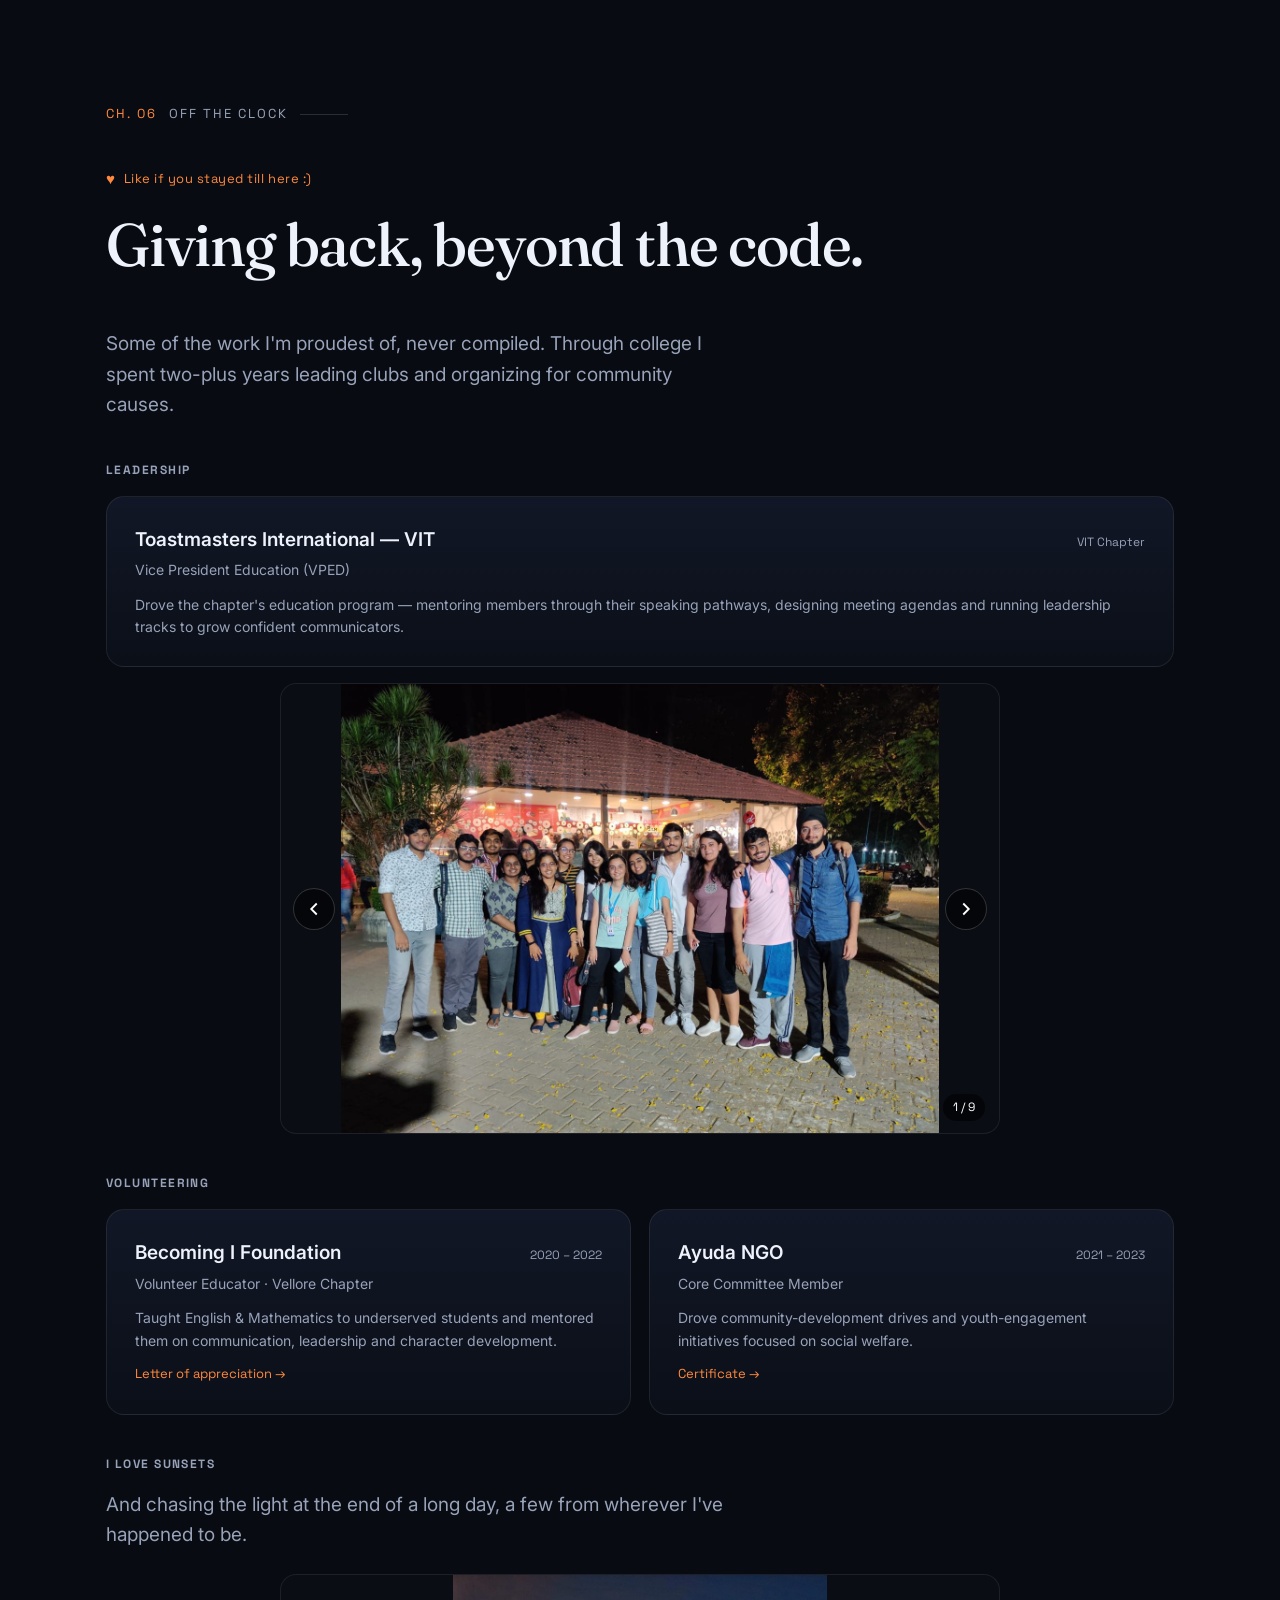
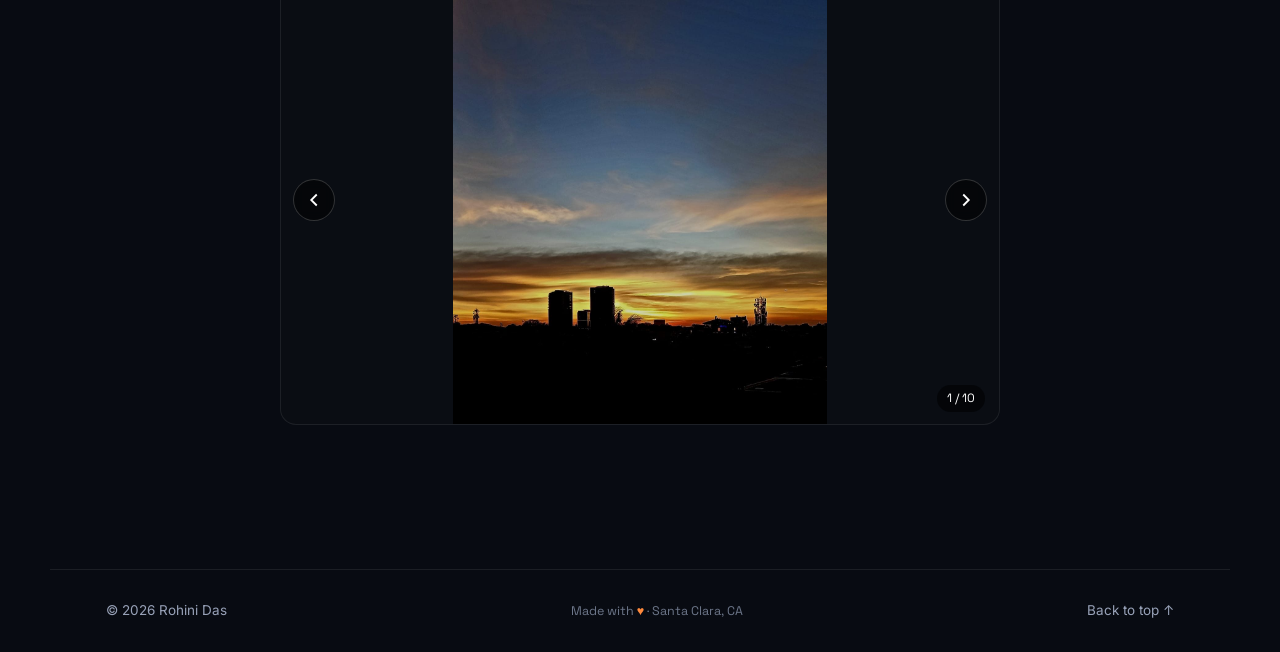
==== commit 9649ecad: "update centering of galleries" ====
--- a/site/index.html
+++ b/site/index.html
@@ -15,7 +15,7 @@
   <link rel="preconnect" href="https://fonts.googleapis.com" />
   <link rel="preconnect" href="https://fonts.gstatic.com" crossorigin />
   <link href="https://fonts.googleapis.com/css2?family=Fraunces:ital,opsz,wght@0,9..144,300..700;1,9..144,400..600&family=Inter:wght@400;500;600;700&family=Space+Grotesk:wght@400;500;600;700&display=swap" rel="stylesheet" />
-  <link rel="stylesheet" href="styles.css?v=3" />
+  <link rel="stylesheet" href="styles.css?v=4" />
 </head>
 <body>
   <div class="grain" aria-hidden="true"></div>
--- a/site/styles.css
+++ b/site/styles.css
@@ -253,20 +253,15 @@
 .carousel { position: relative; border-radius: 16px; overflow: hidden; border: 1px solid var(--line); background: #0a0d13; margin-top: 4px; }
 .carousel__viewport { position: relative; width: 100%; aspect-ratio: 4 / 5; }
 .carousel--wide .carousel__viewport { aspect-ratio: 16 / 10; }
-/* Inline section galleries (Toastmasters, sunsets): compact, centered */
+/* Inline section galleries (Toastmasters, sunsets): capped width, centered */
 .carousel.carousel--compact {
-  width: min(100%, 440px);
-  max-width: 440px;
-  margin-left: auto;
-  margin-right: auto;
+  width: min(100%, 720px);
+  max-width: 720px;
+  margin-inline: auto;
 }
 .carousel.carousel--compact .carousel__viewport {
-  aspect-ratio: unset;
-  height: clamp(180px, 32vw, 240px);
-}
-.carousel.carousel--compact .carousel__slide img {
-  padding: 10px;
-  box-sizing: border-box;
+  aspect-ratio: 16 / 10;
+  height: auto;
 }
 .carousel__slide { position: absolute; inset: 0; opacity: 0; visibility: hidden; transition: opacity 0.35s var(--ease); margin: 0; }
 .carousel__slide.is-active { opacity: 1; visibility: visible; }
@@ -338,7 +333,7 @@
 /* ============ Contact ============ */
 .contact { text-align: center; overflow: hidden; }
 .contact .chapter { display: flex; justify-content: center; width: 100%; }
-.personal .carousel { margin: 16px 0 36px; }
+.personal .carousel { margin-block: 16px 36px; }
 .contact__bg { position: absolute; inset: 0; z-index: -1; }
 .contact__title { font-family: var(--serif); font-weight: 400; font-size: clamp(40px, 8vw, 92px); line-height: 0.98; letter-spacing: -0.03em; margin-bottom: 26px; text-align: center; }
 .contact__title em { color: var(--accent); }
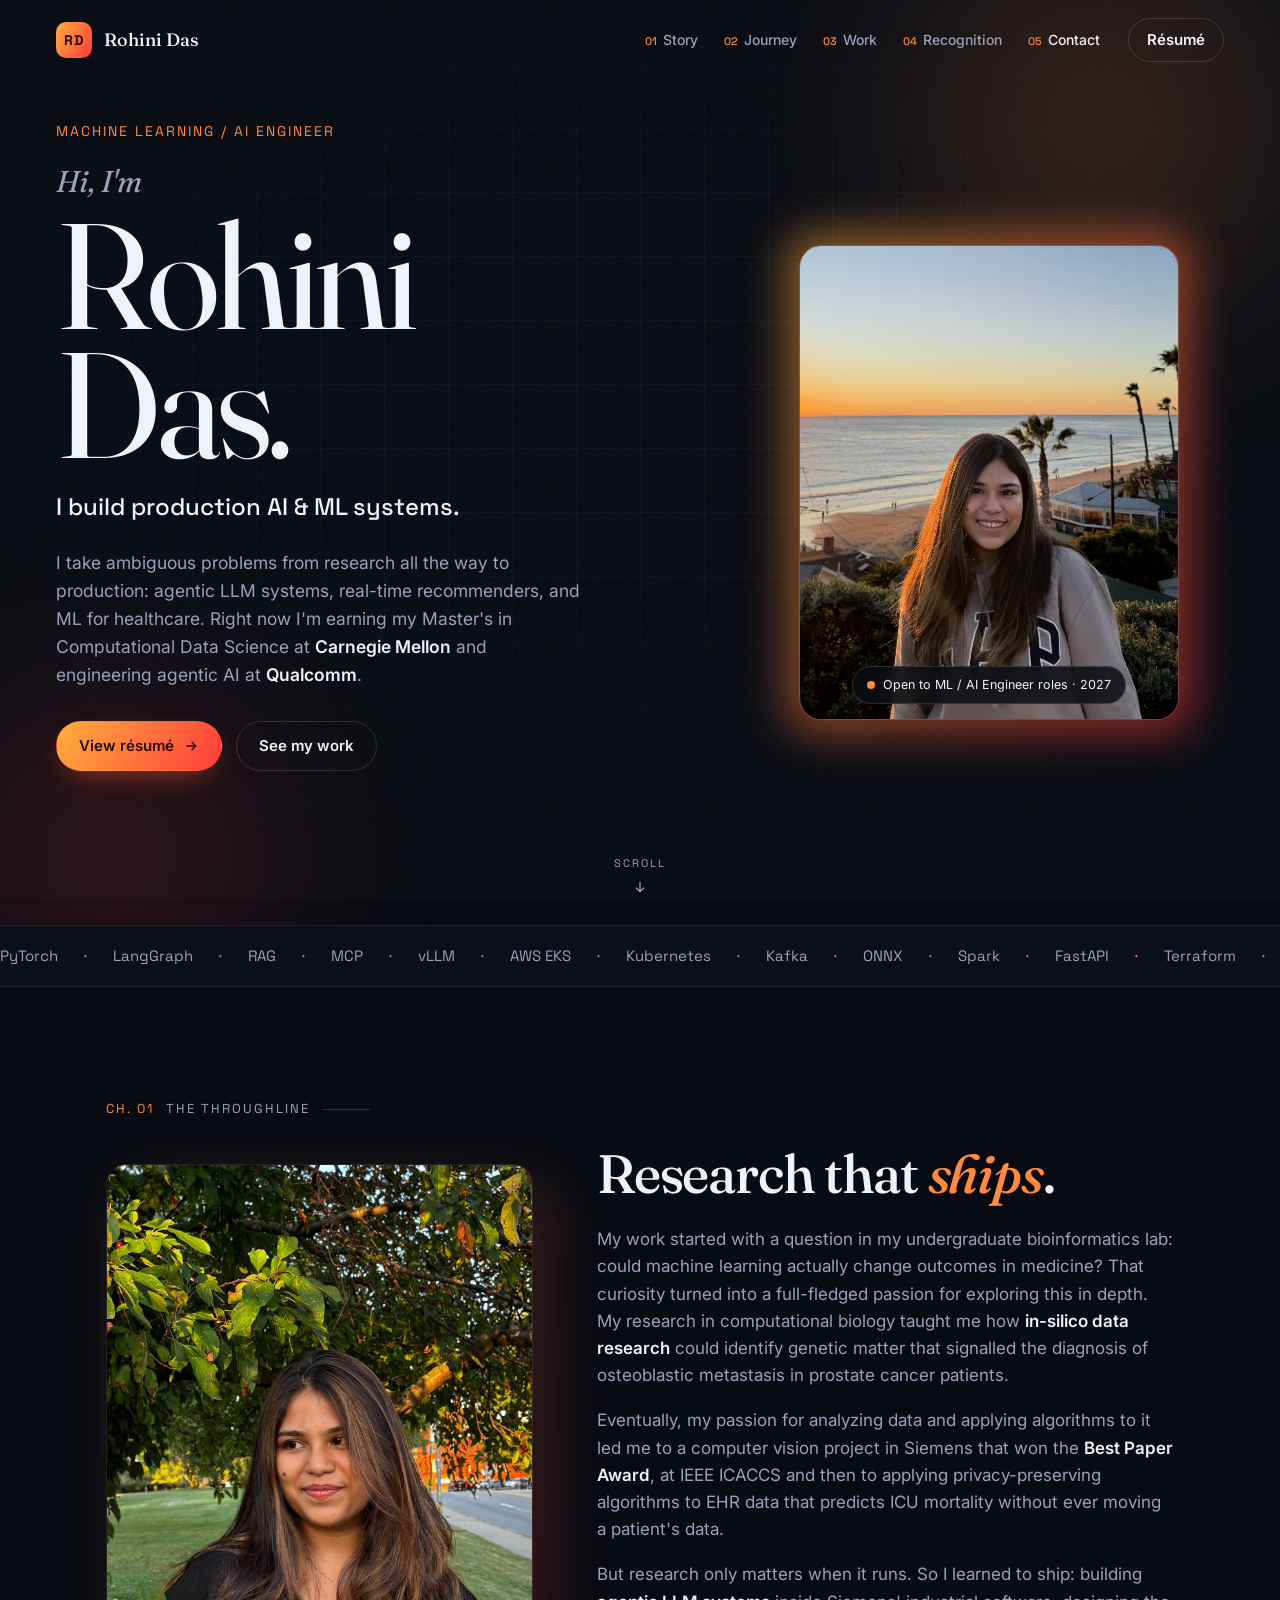
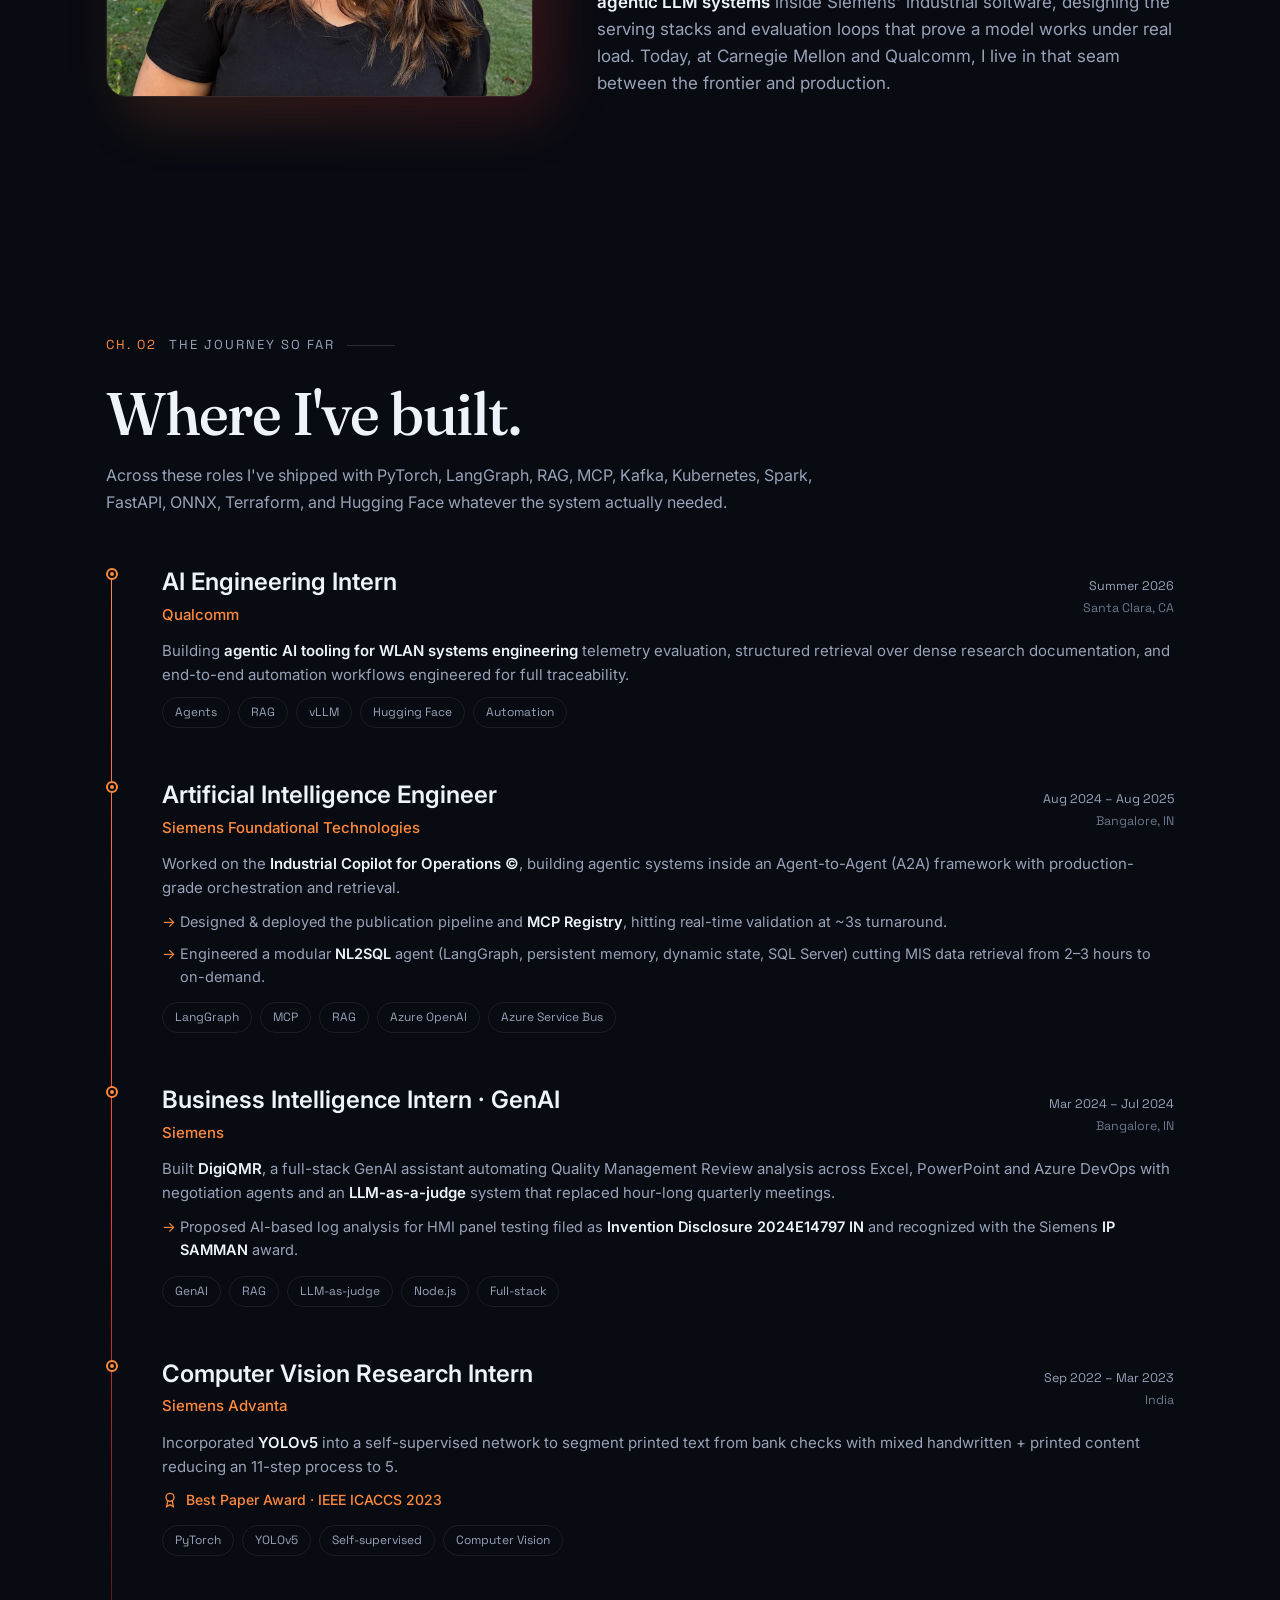
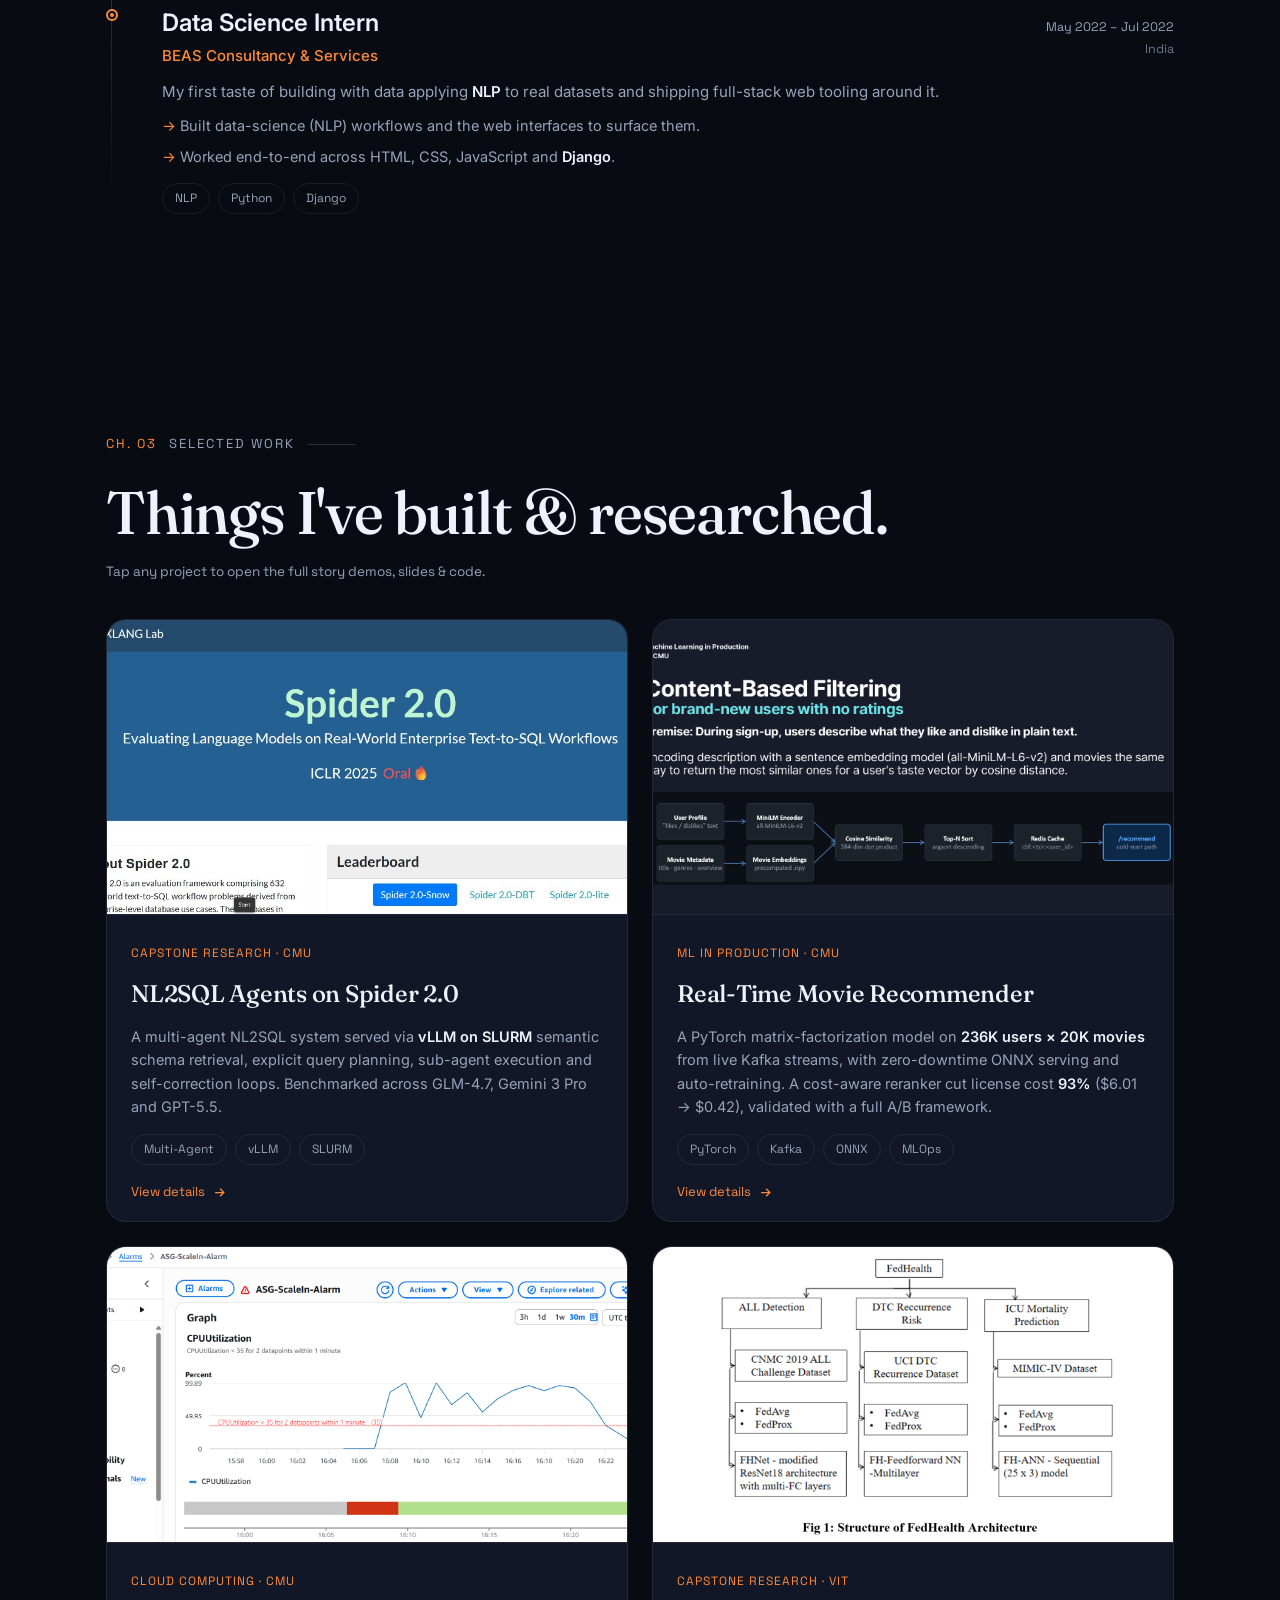
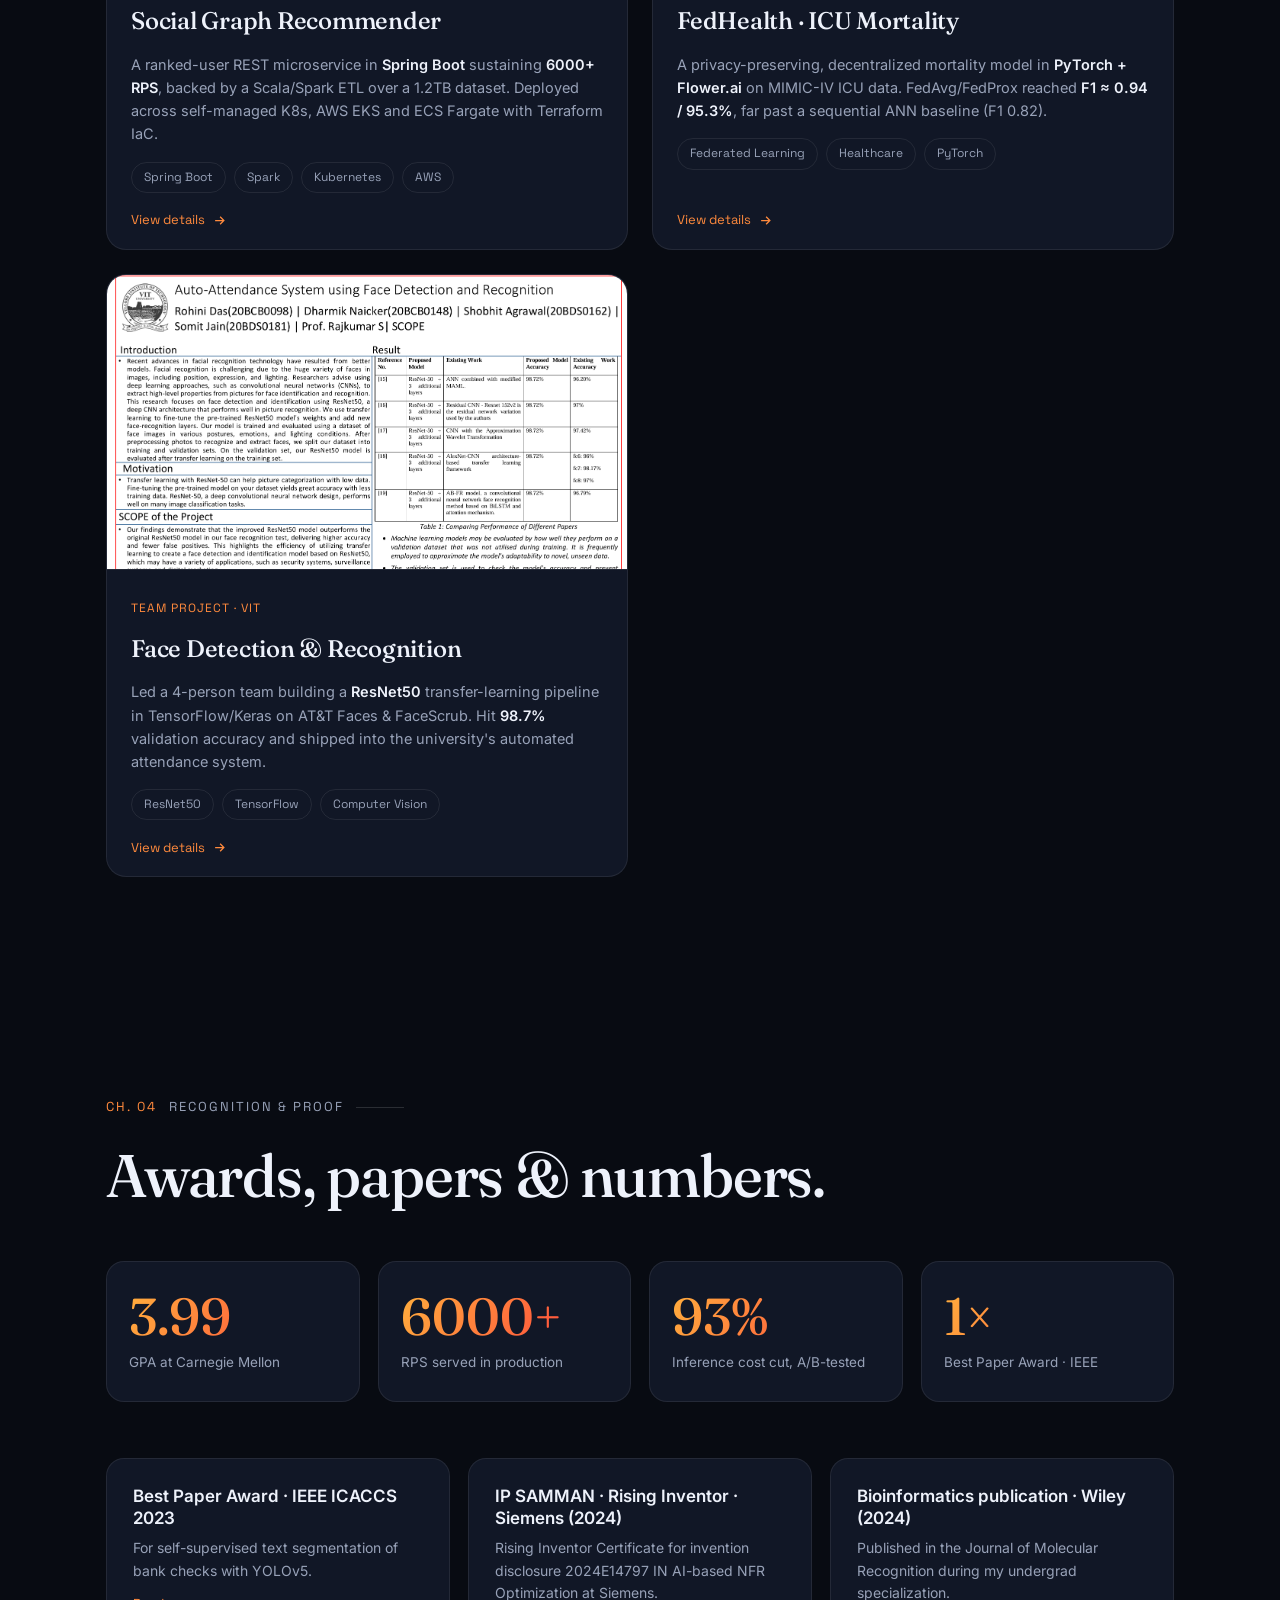
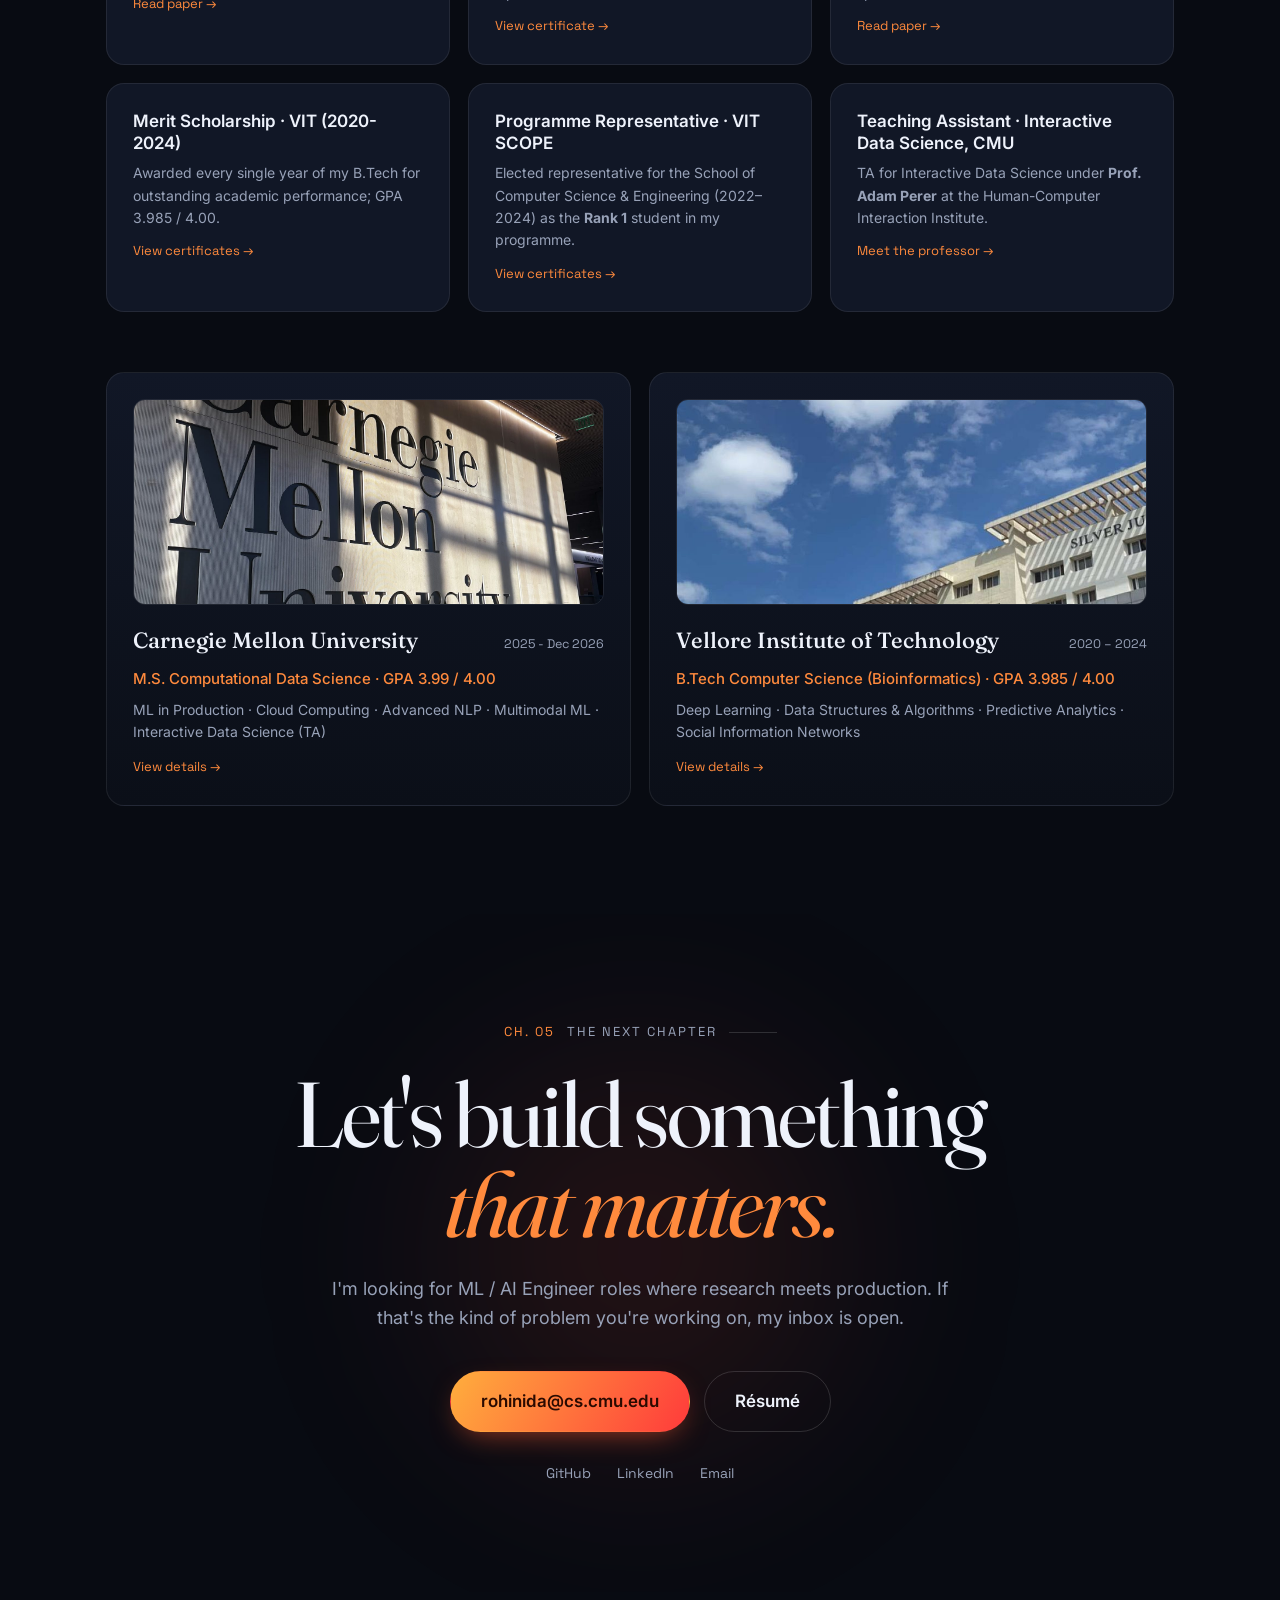
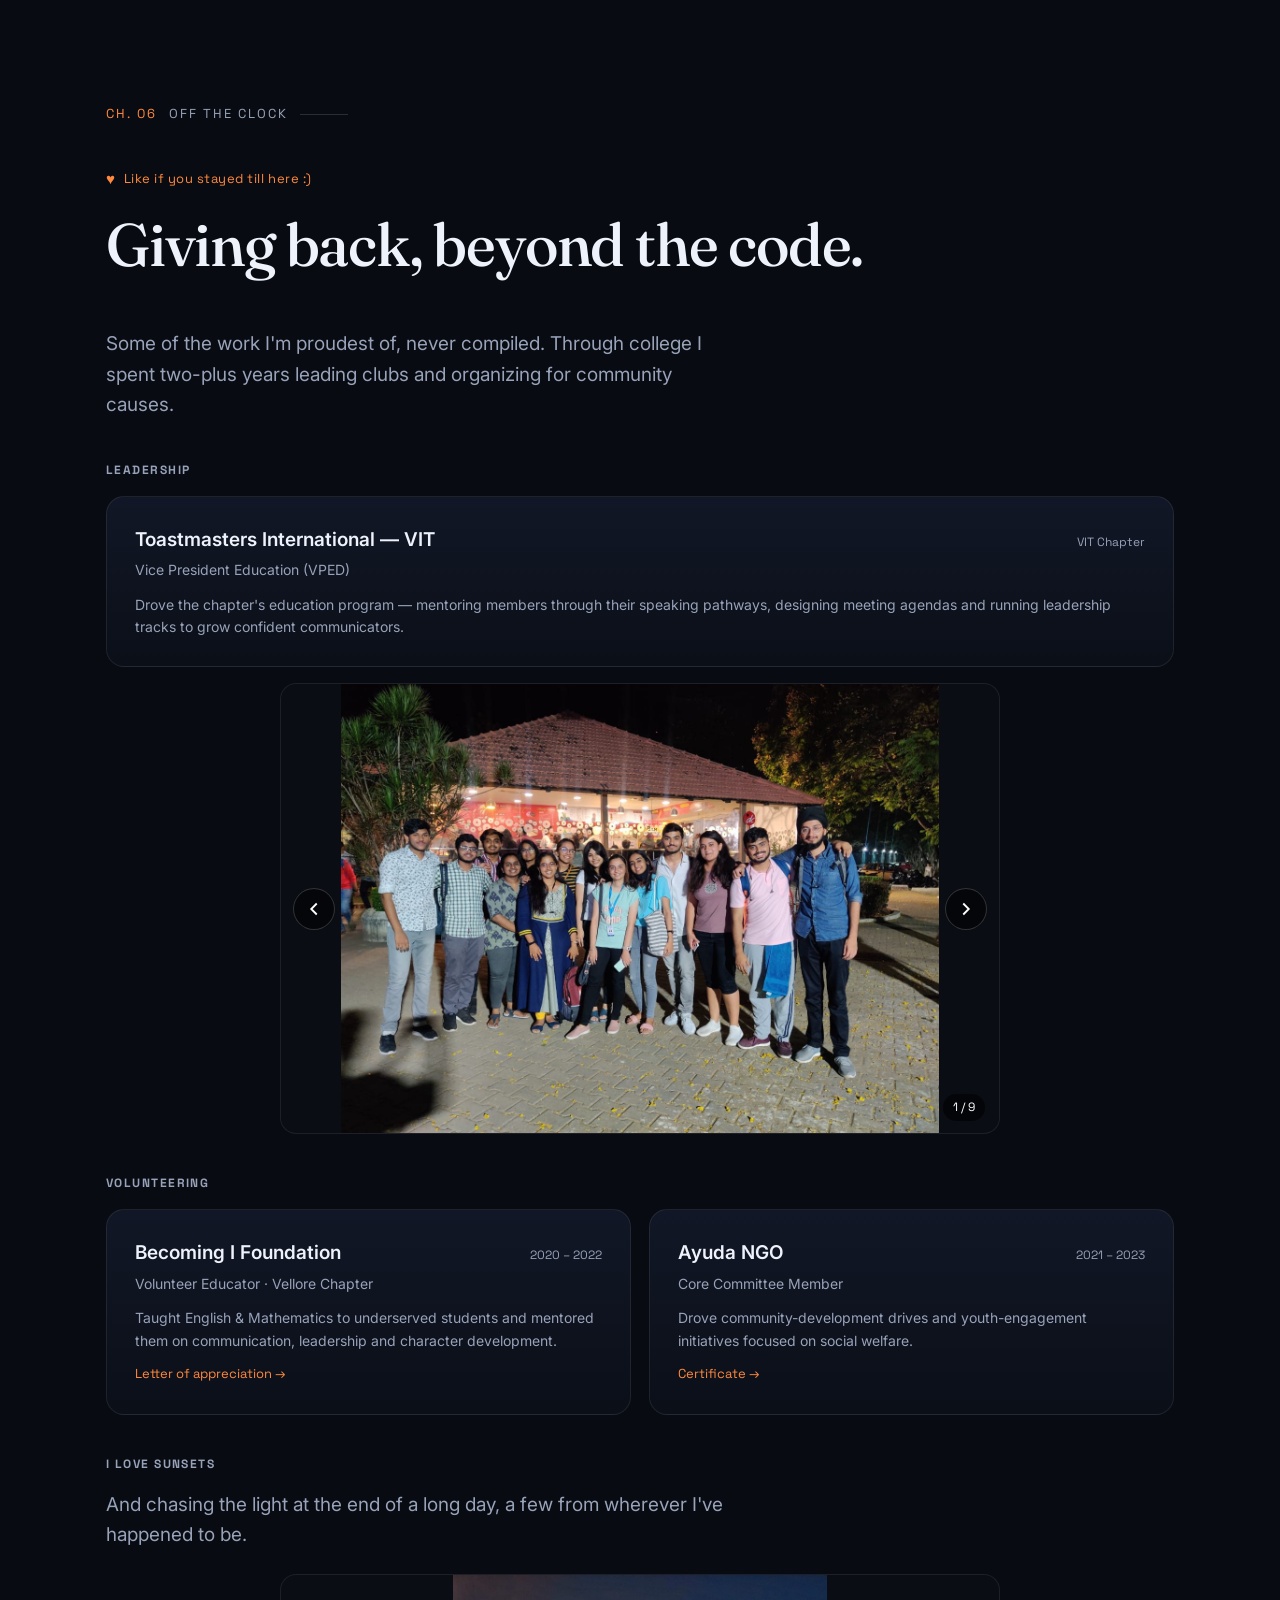
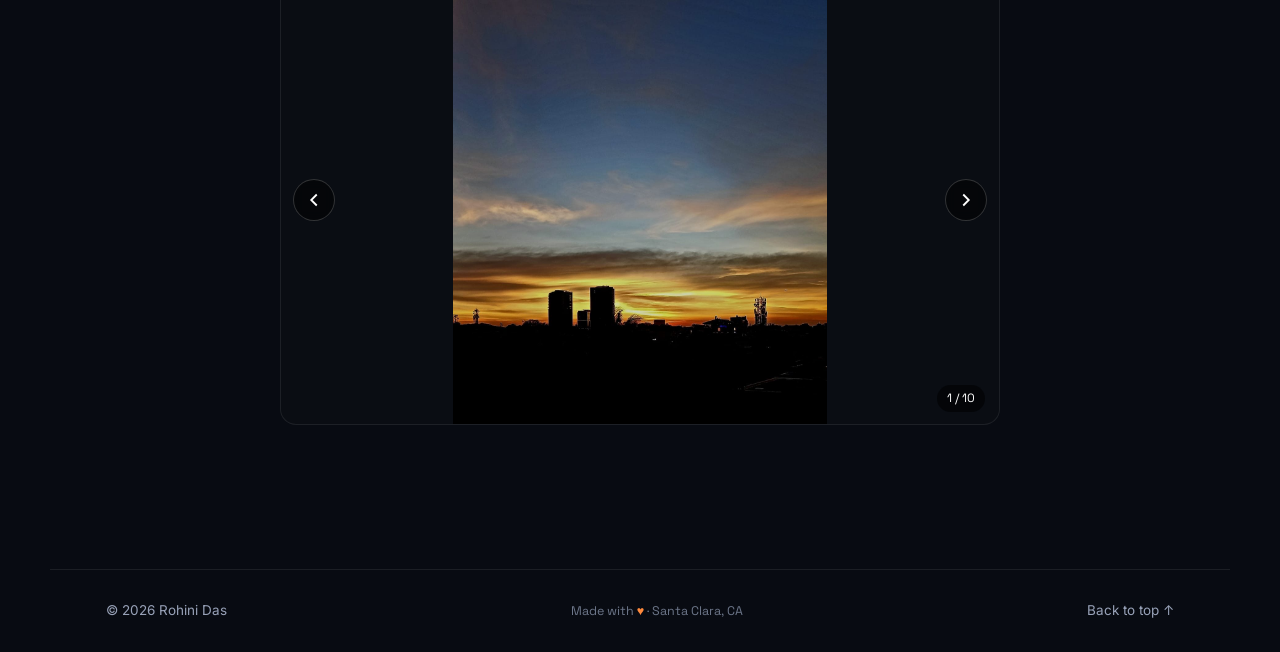
==== commit 963f65ee: "modal resizing" ====
--- a/site/index.html
+++ b/site/index.html
@@ -15,7 +15,7 @@
   <link rel="preconnect" href="https://fonts.googleapis.com" />
   <link rel="preconnect" href="https://fonts.gstatic.com" crossorigin />
   <link href="https://fonts.googleapis.com/css2?family=Fraunces:ital,opsz,wght@0,9..144,300..700;1,9..144,400..600&family=Inter:wght@400;500;600;700&family=Space+Grotesk:wght@400;500;600;700&display=swap" rel="stylesheet" />
-  <link rel="stylesheet" href="styles.css?v=4" />
+  <link rel="stylesheet" href="styles.css?v=5" />
 </head>
 <body>
   <div class="grain" aria-hidden="true"></div>
--- a/site/styles.css
+++ b/site/styles.css
@@ -263,6 +263,16 @@
   aspect-ratio: 16 / 10;
   height: auto;
 }
+/* Education modals (CMU / VIT Photos tab): smaller, centered gallery */
+.modal .carousel {
+  width: min(100%, 520px);
+  max-width: 520px;
+  margin-inline: auto;
+}
+.modal .carousel .carousel__viewport {
+  aspect-ratio: 16 / 10;
+  height: auto;
+}
 .carousel__slide { position: absolute; inset: 0; opacity: 0; visibility: hidden; transition: opacity 0.35s var(--ease); margin: 0; }
 .carousel__slide.is-active { opacity: 1; visibility: visible; }
 .carousel__slide img { width: 100%; height: 100%; object-fit: contain; }
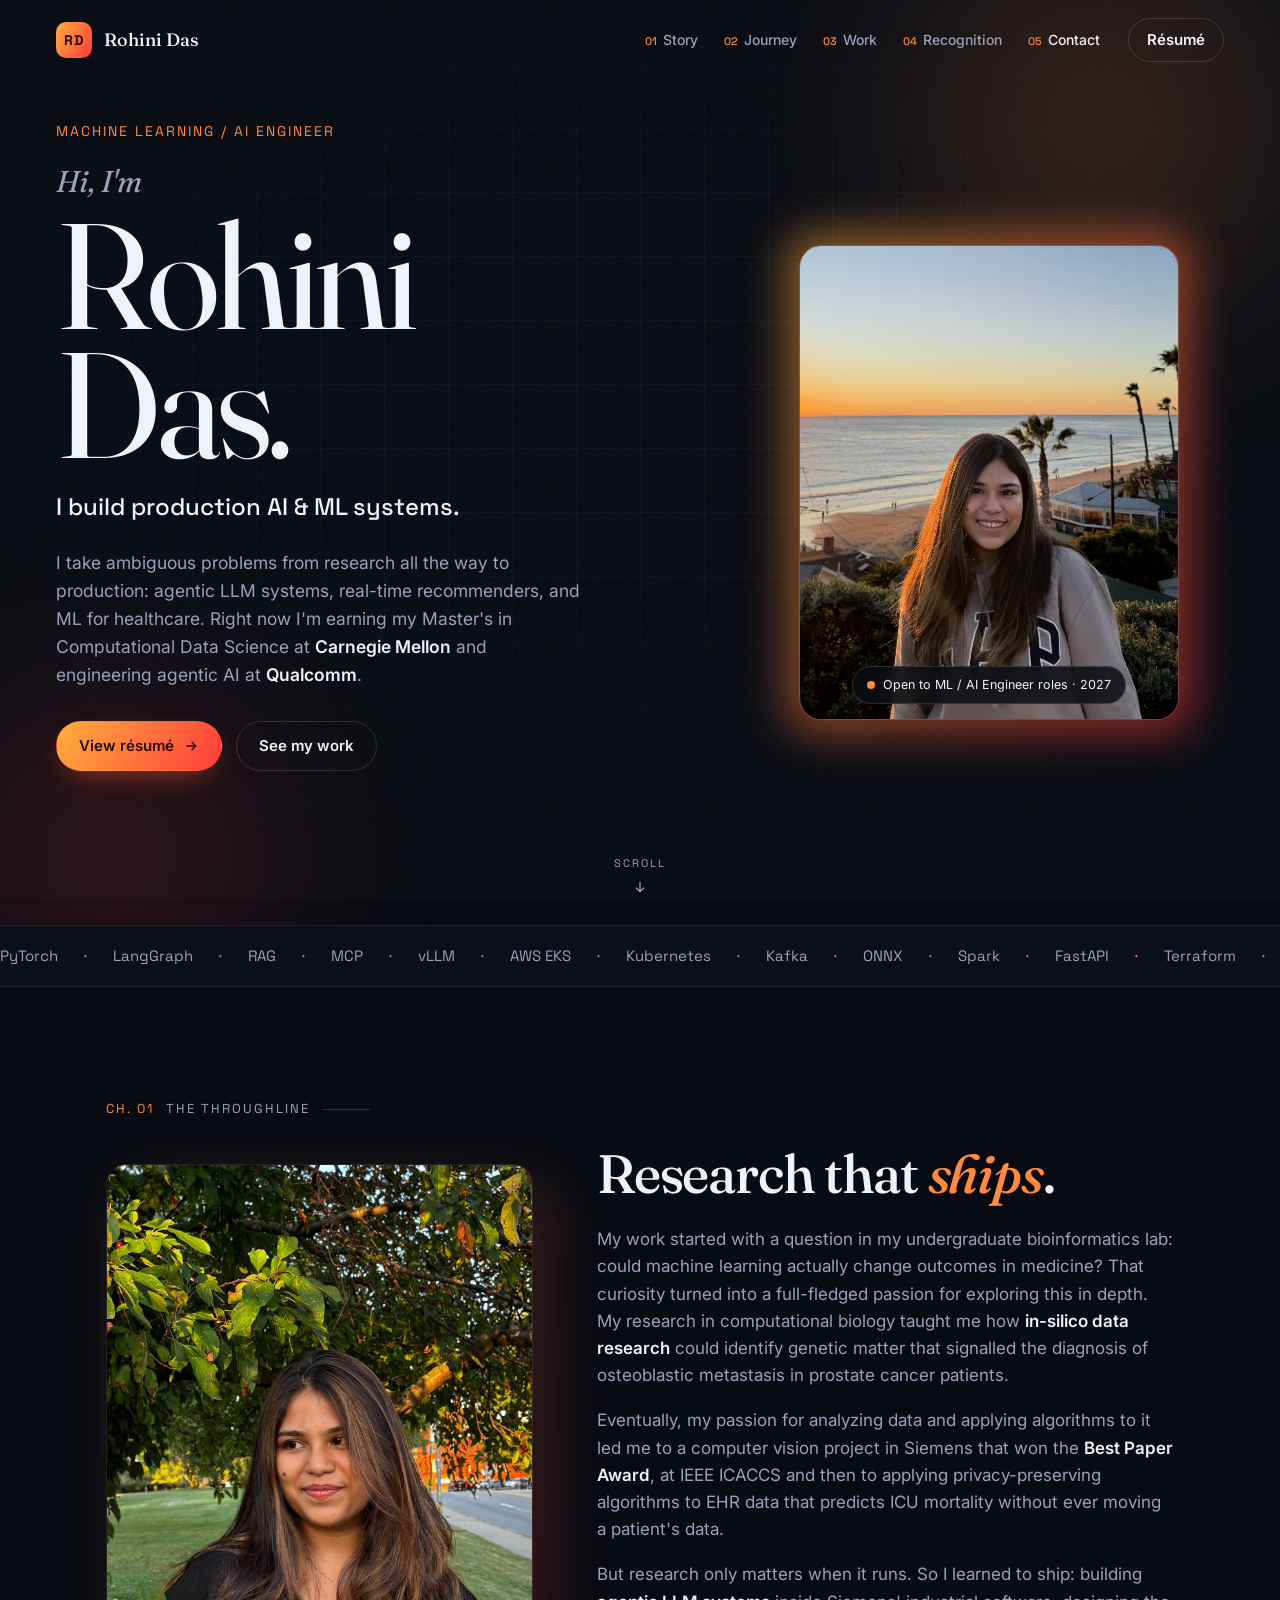
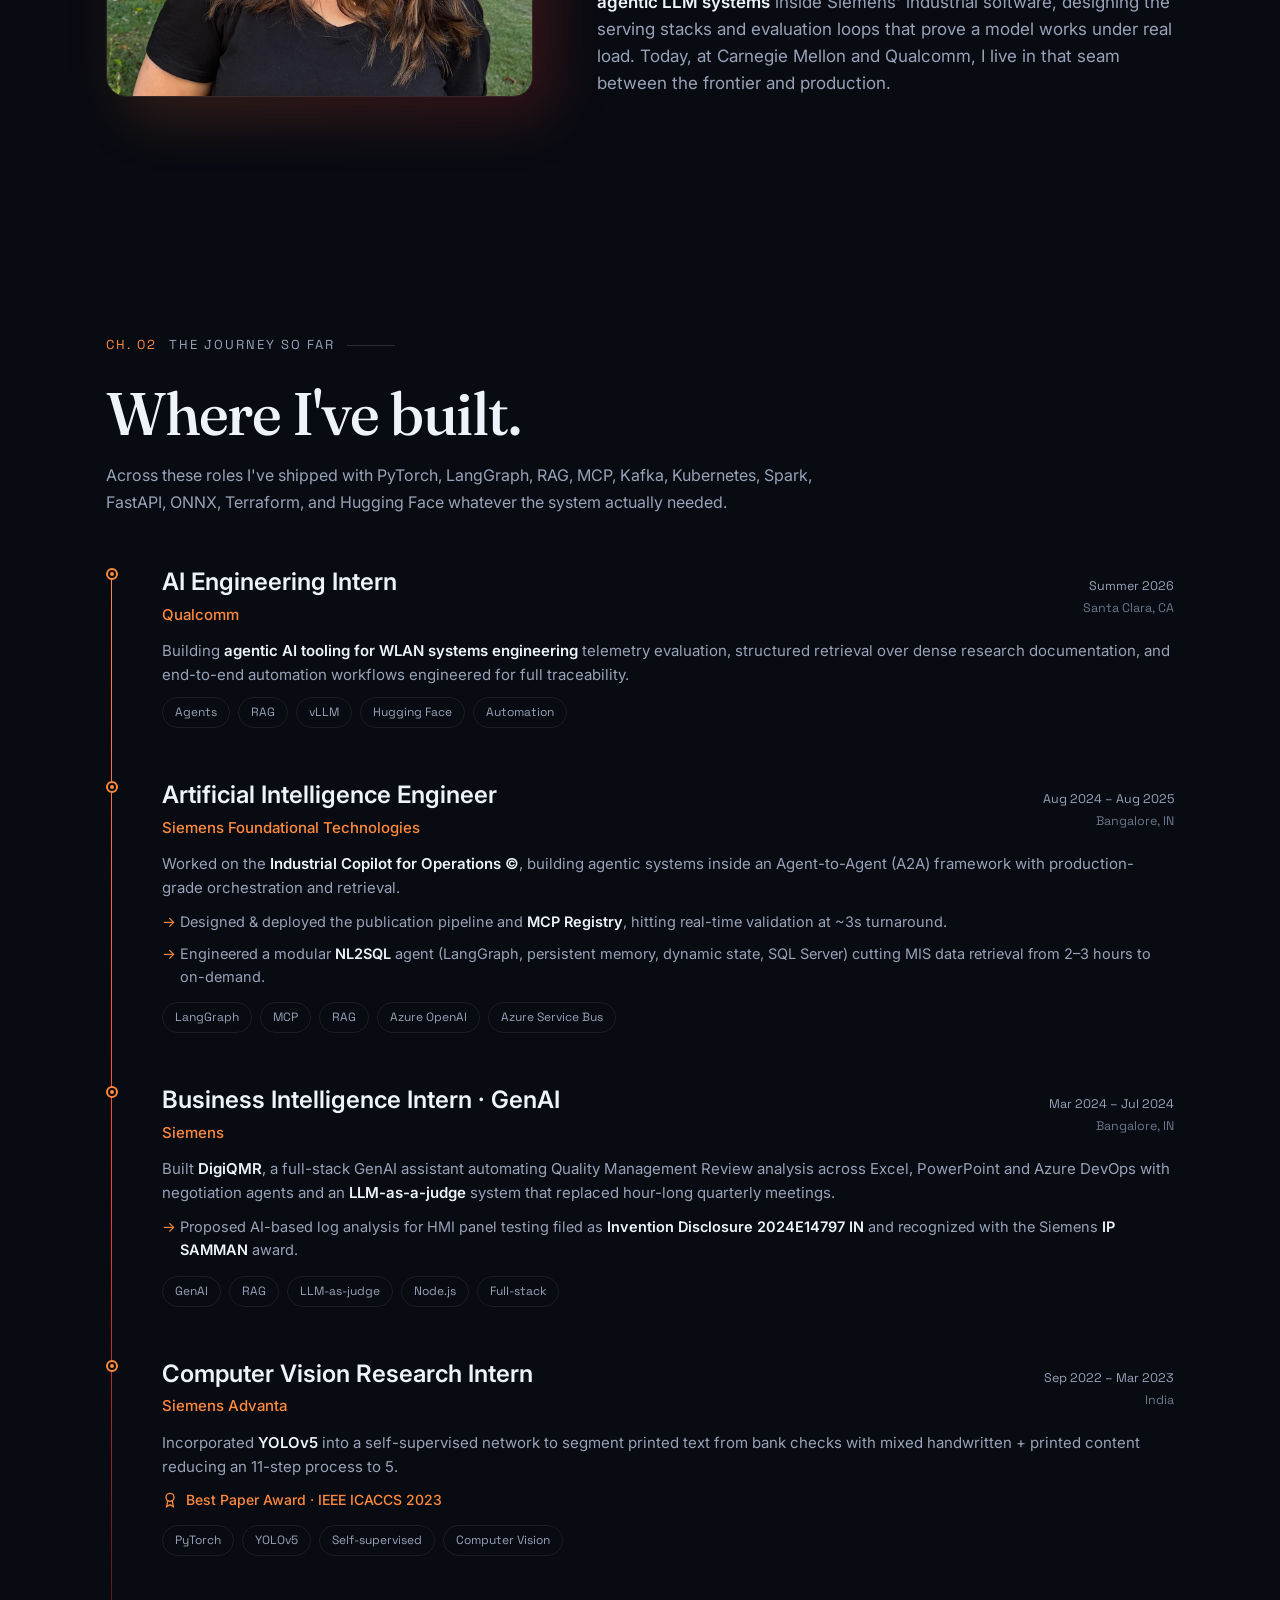
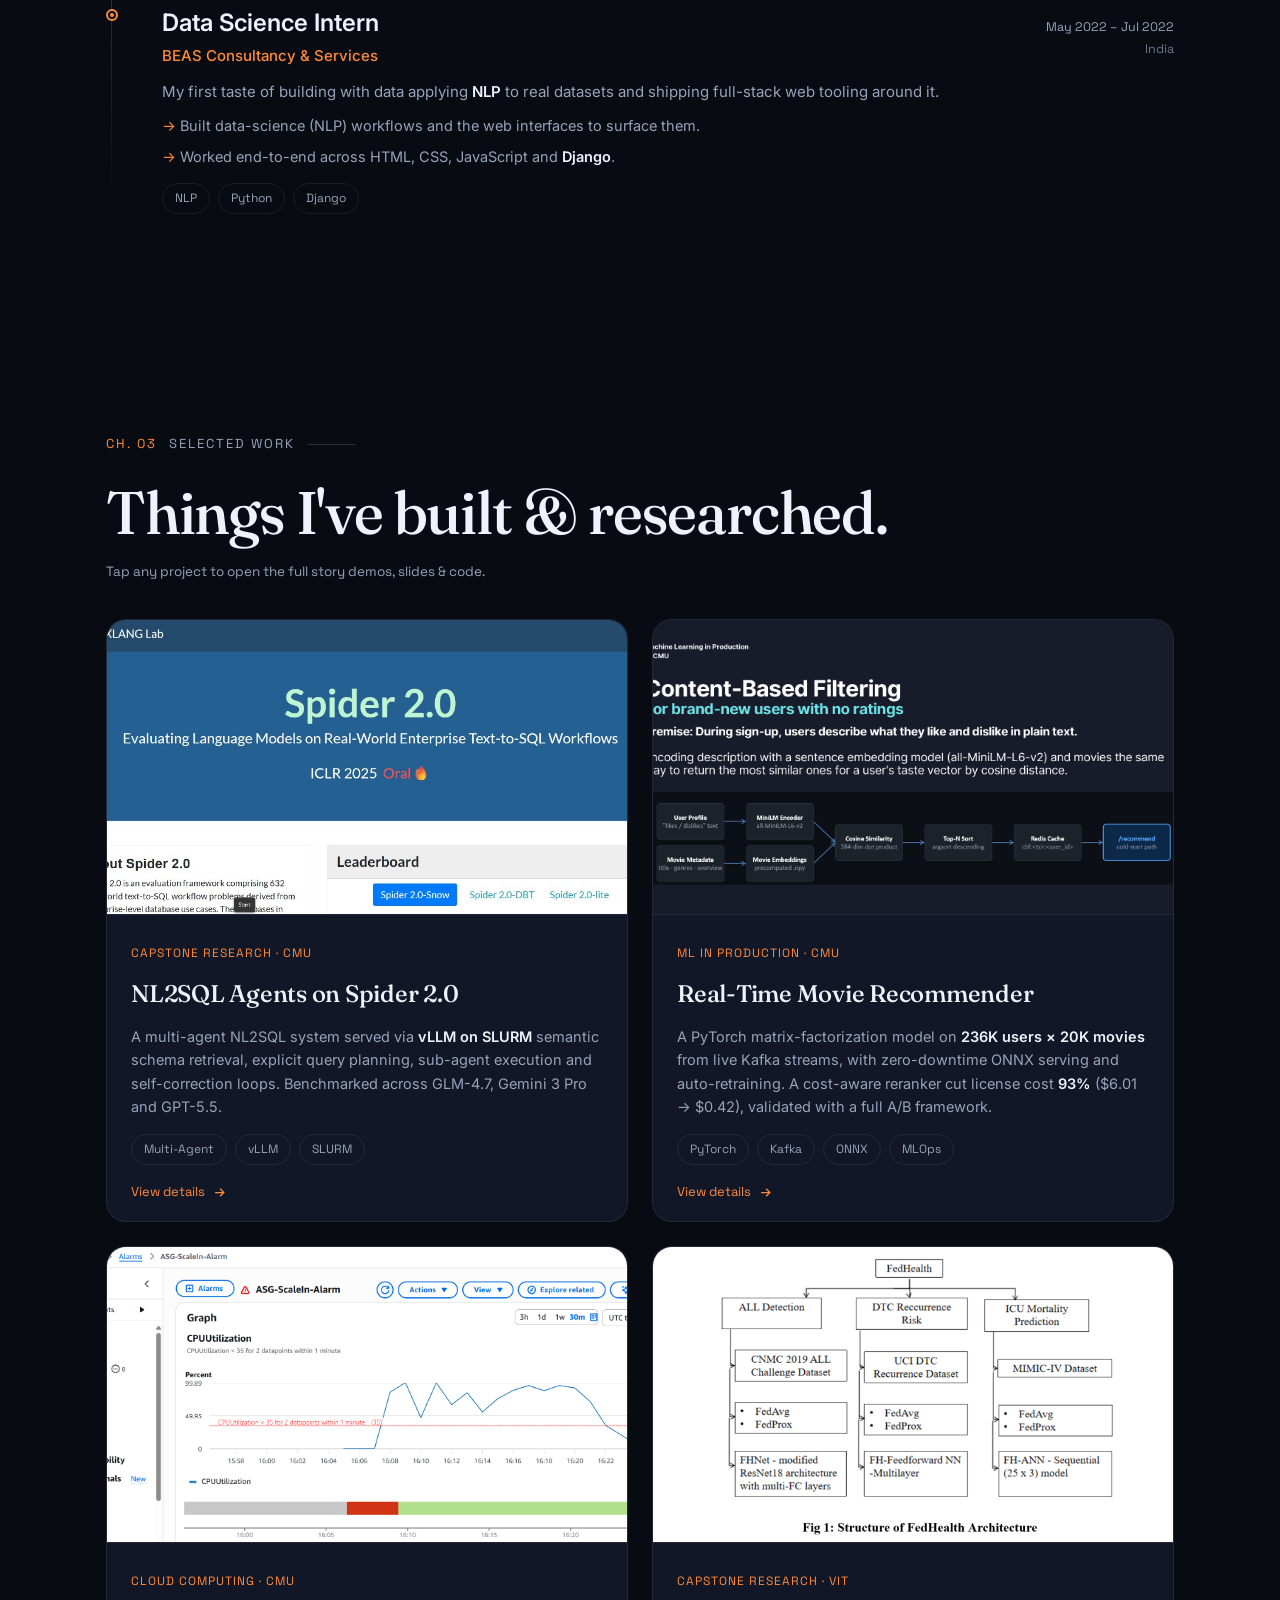
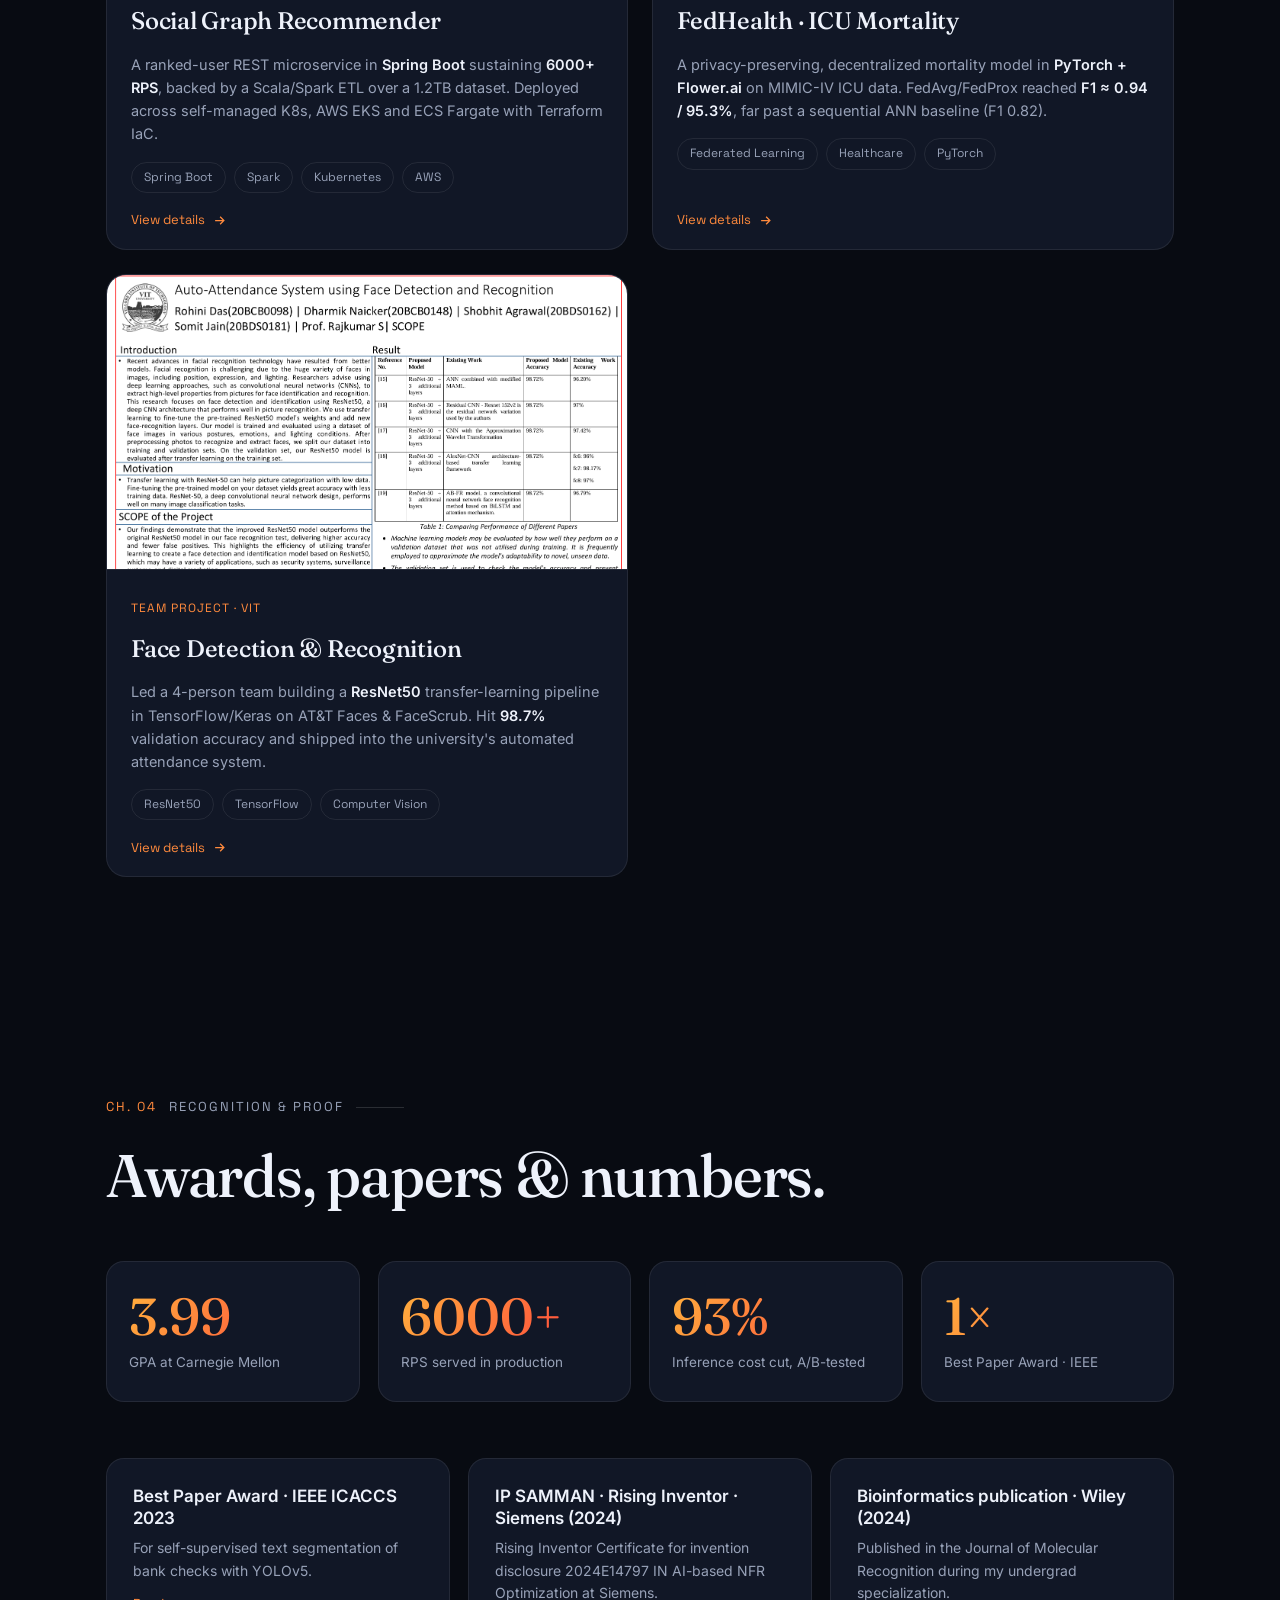
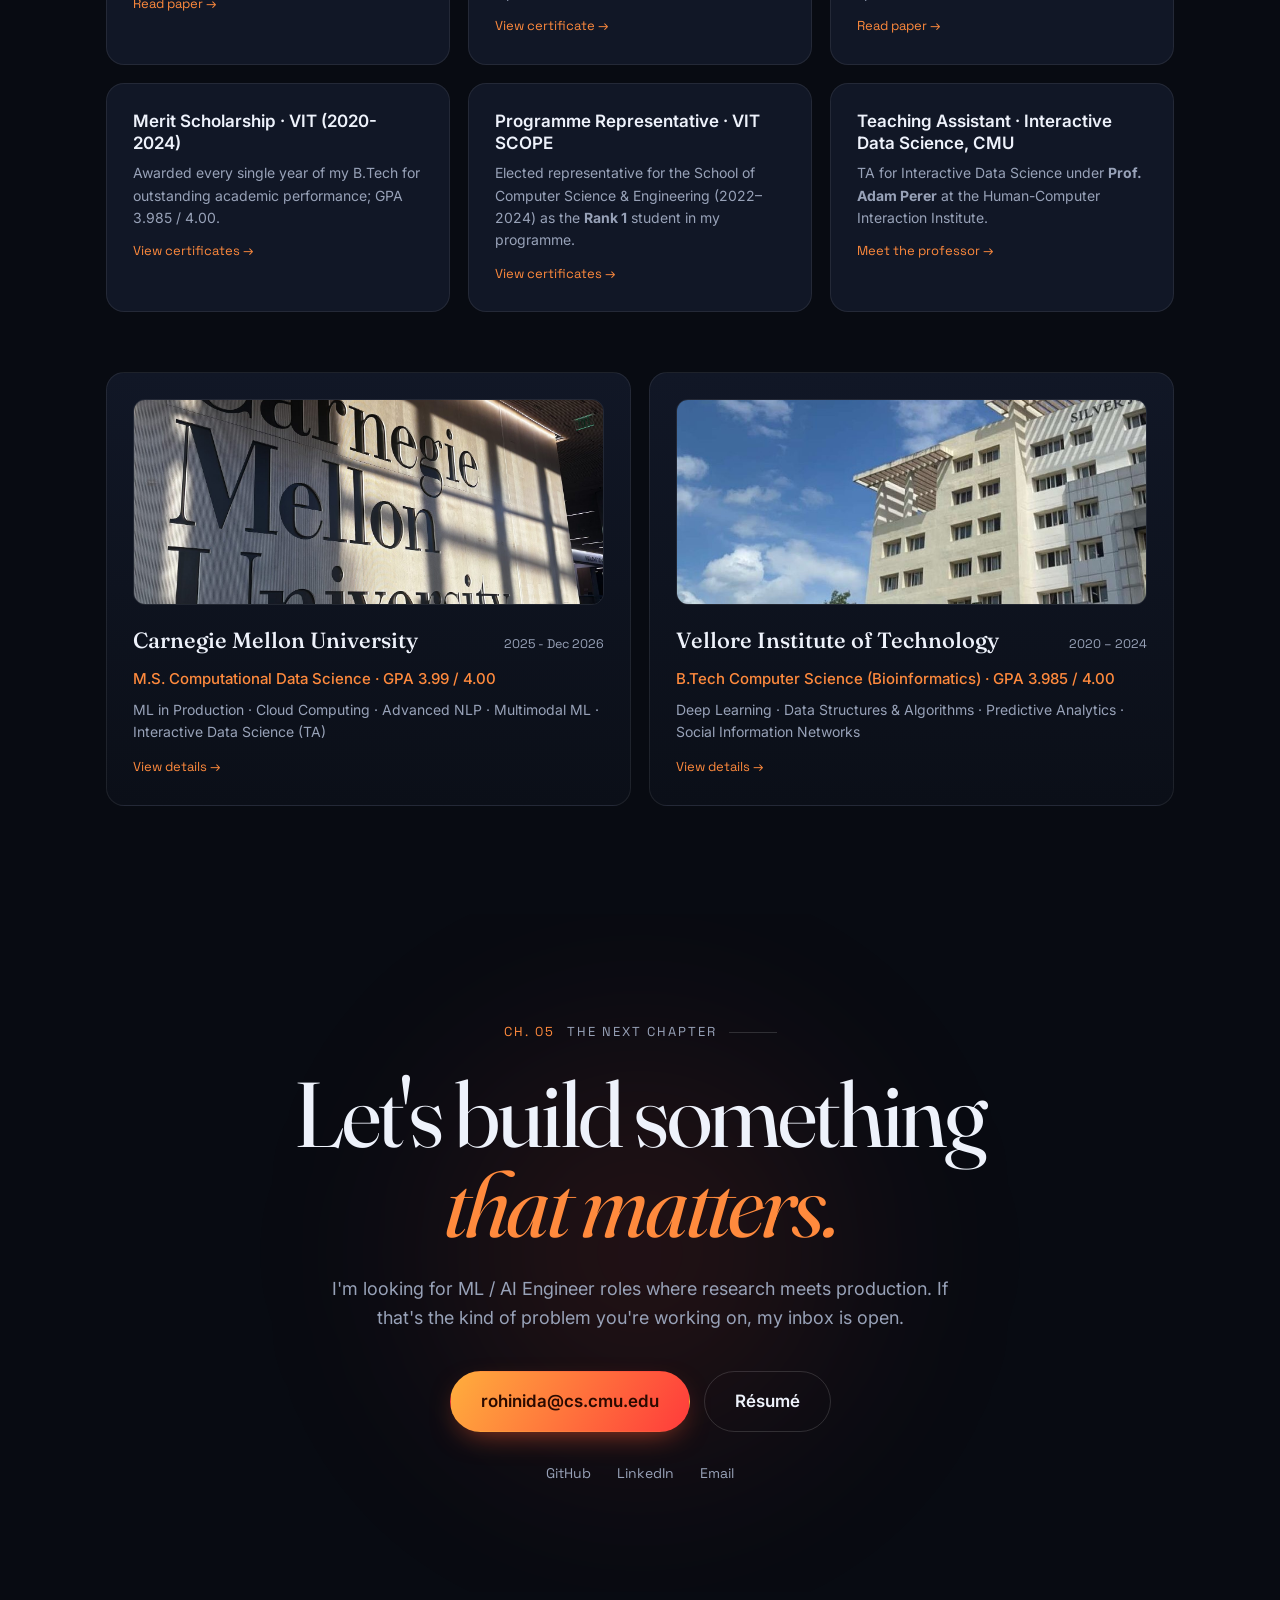
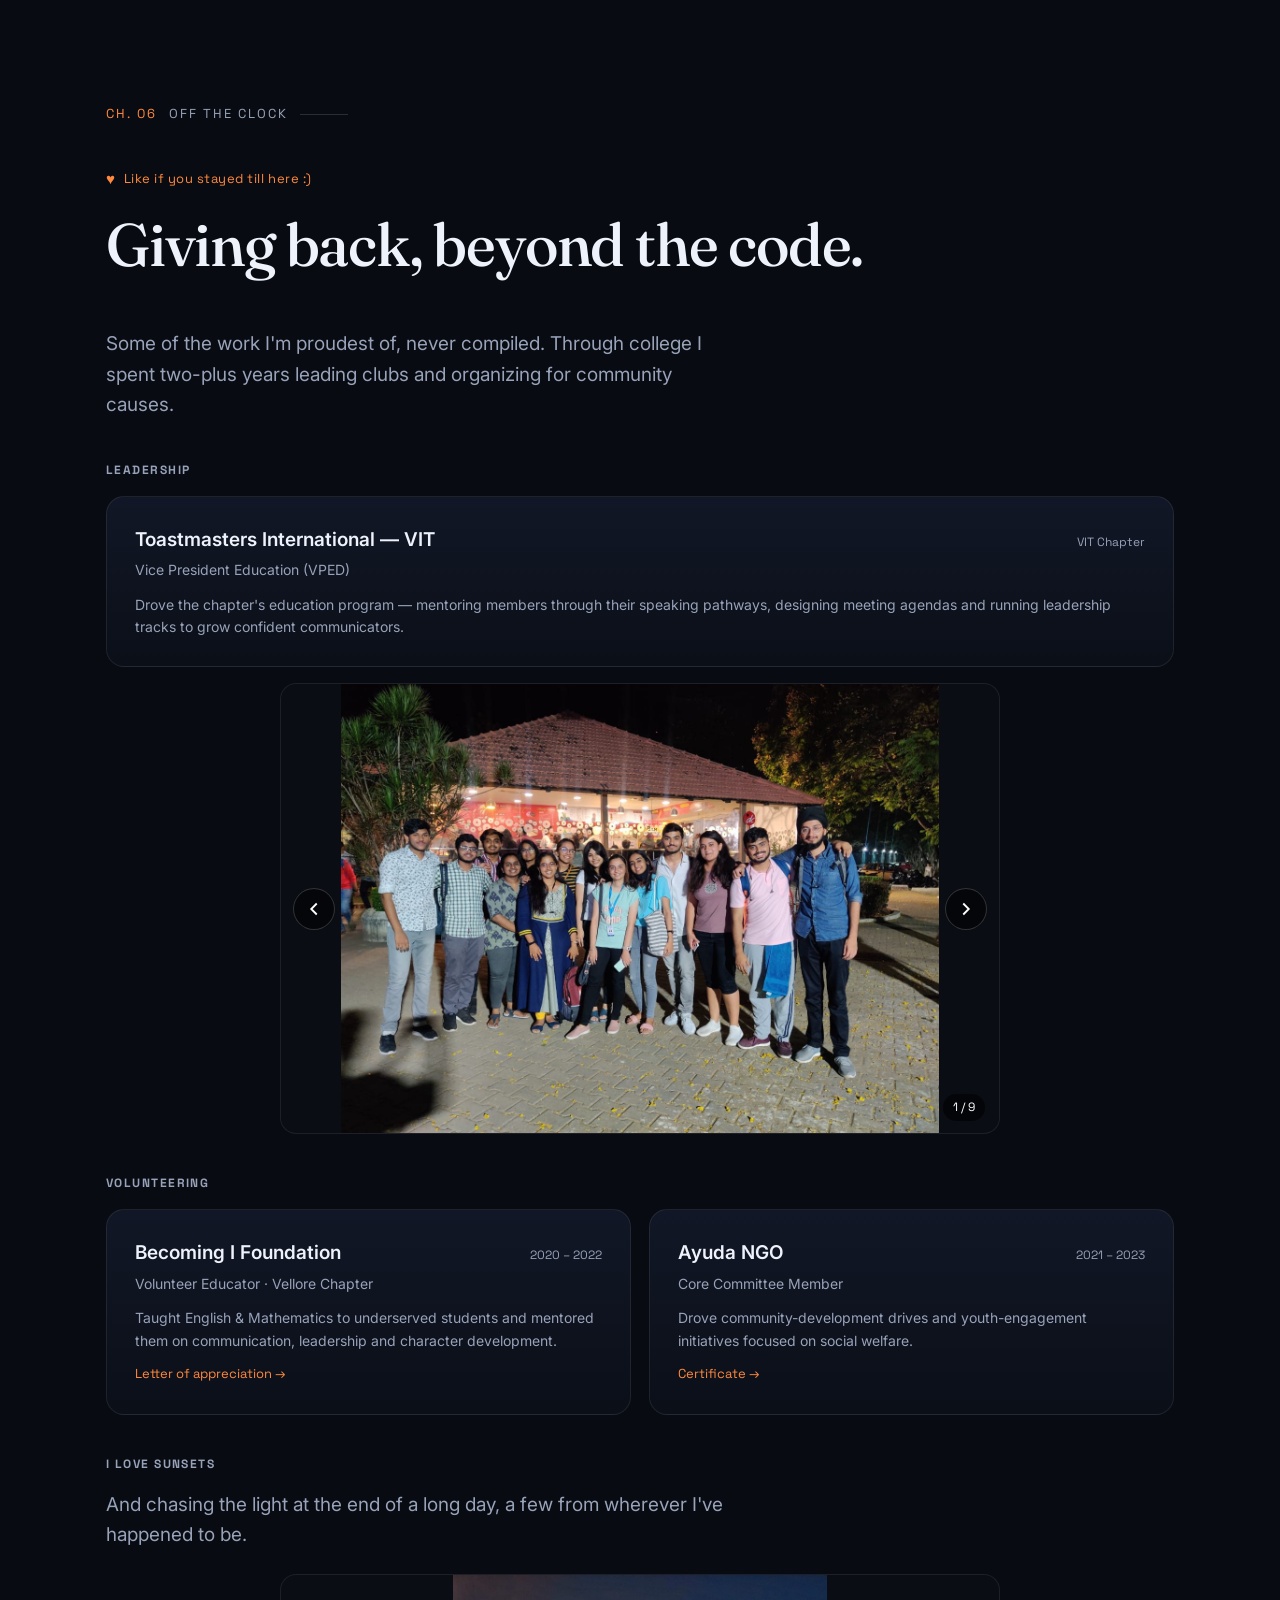
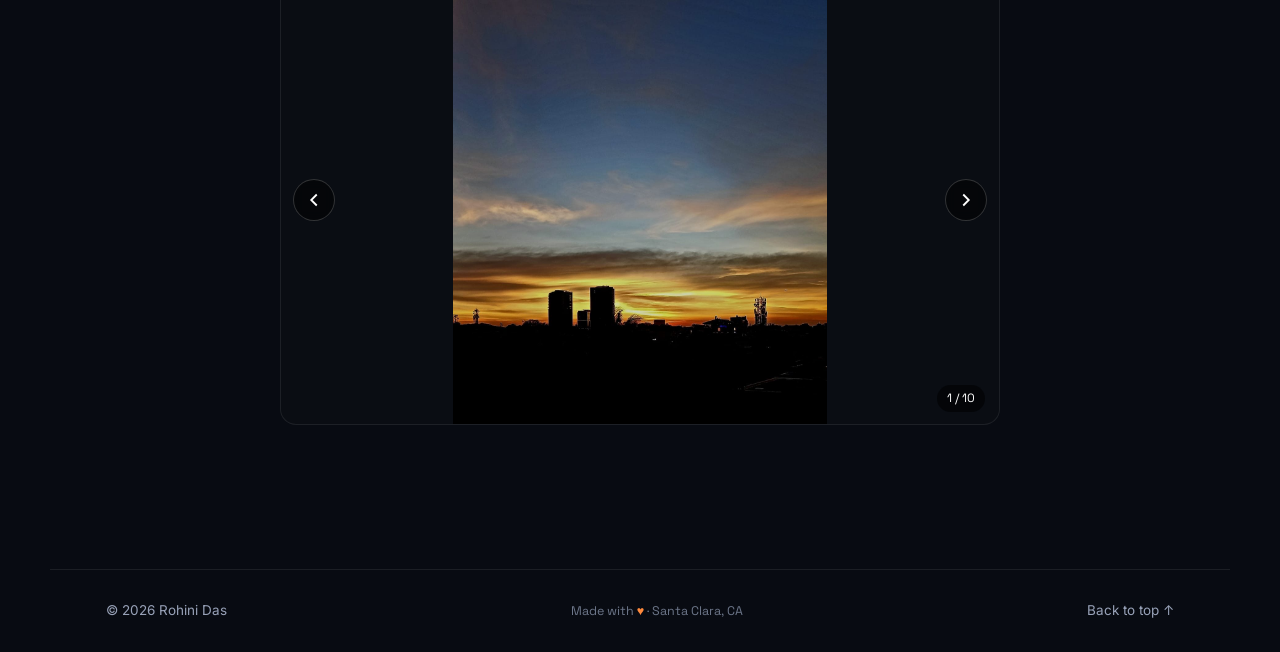
==== commit 9af5c25e: "final resizing chnages" ====
--- a/site/index.html
+++ b/site/index.html
@@ -523,7 +523,6 @@
                 <figure class="carousel__slide"><img loading="lazy" src="assets/img/cmu-02.jpg" alt="CMU" /></figure>
                 <figure class="carousel__slide"><img loading="lazy" src="assets/img/cmu-03.jpg" alt="CMU" /></figure>
                 <figure class="carousel__slide"><img loading="lazy" src="assets/img/cmu-04.jpg" alt="CMU" /></figure>
-                <figure class="carousel__slide"><img loading="lazy" src="assets/img/cmu-05.jpg" alt="CMU" /></figure>
                 <figure class="carousel__slide"><img loading="lazy" src="assets/img/cmu-06.jpg" alt="CMU" /></figure>
                 <figure class="carousel__slide"><img loading="lazy" src="assets/img/cmu-07.jpg" alt="CMU" /></figure>
                 <figure class="carousel__slide"><img loading="lazy" src="assets/img/cmu-09.jpg" alt="CMU" /></figure>
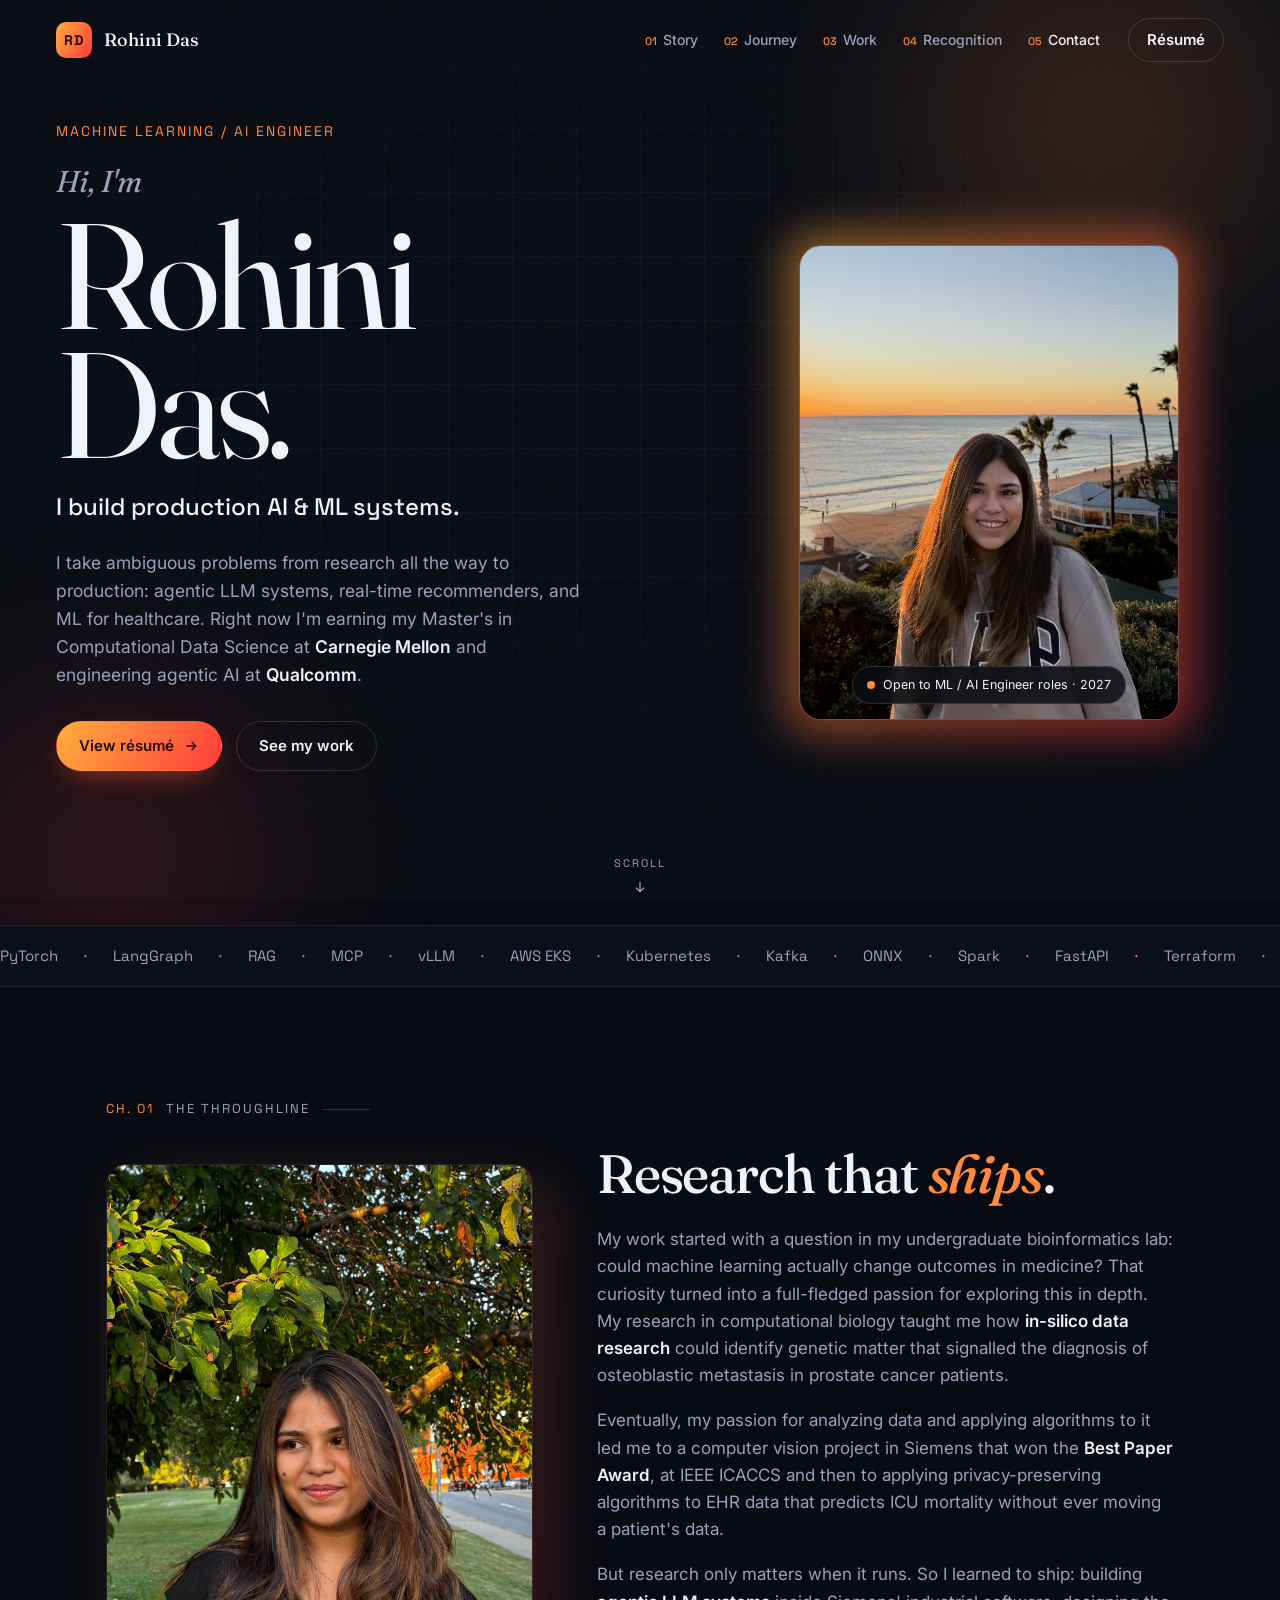
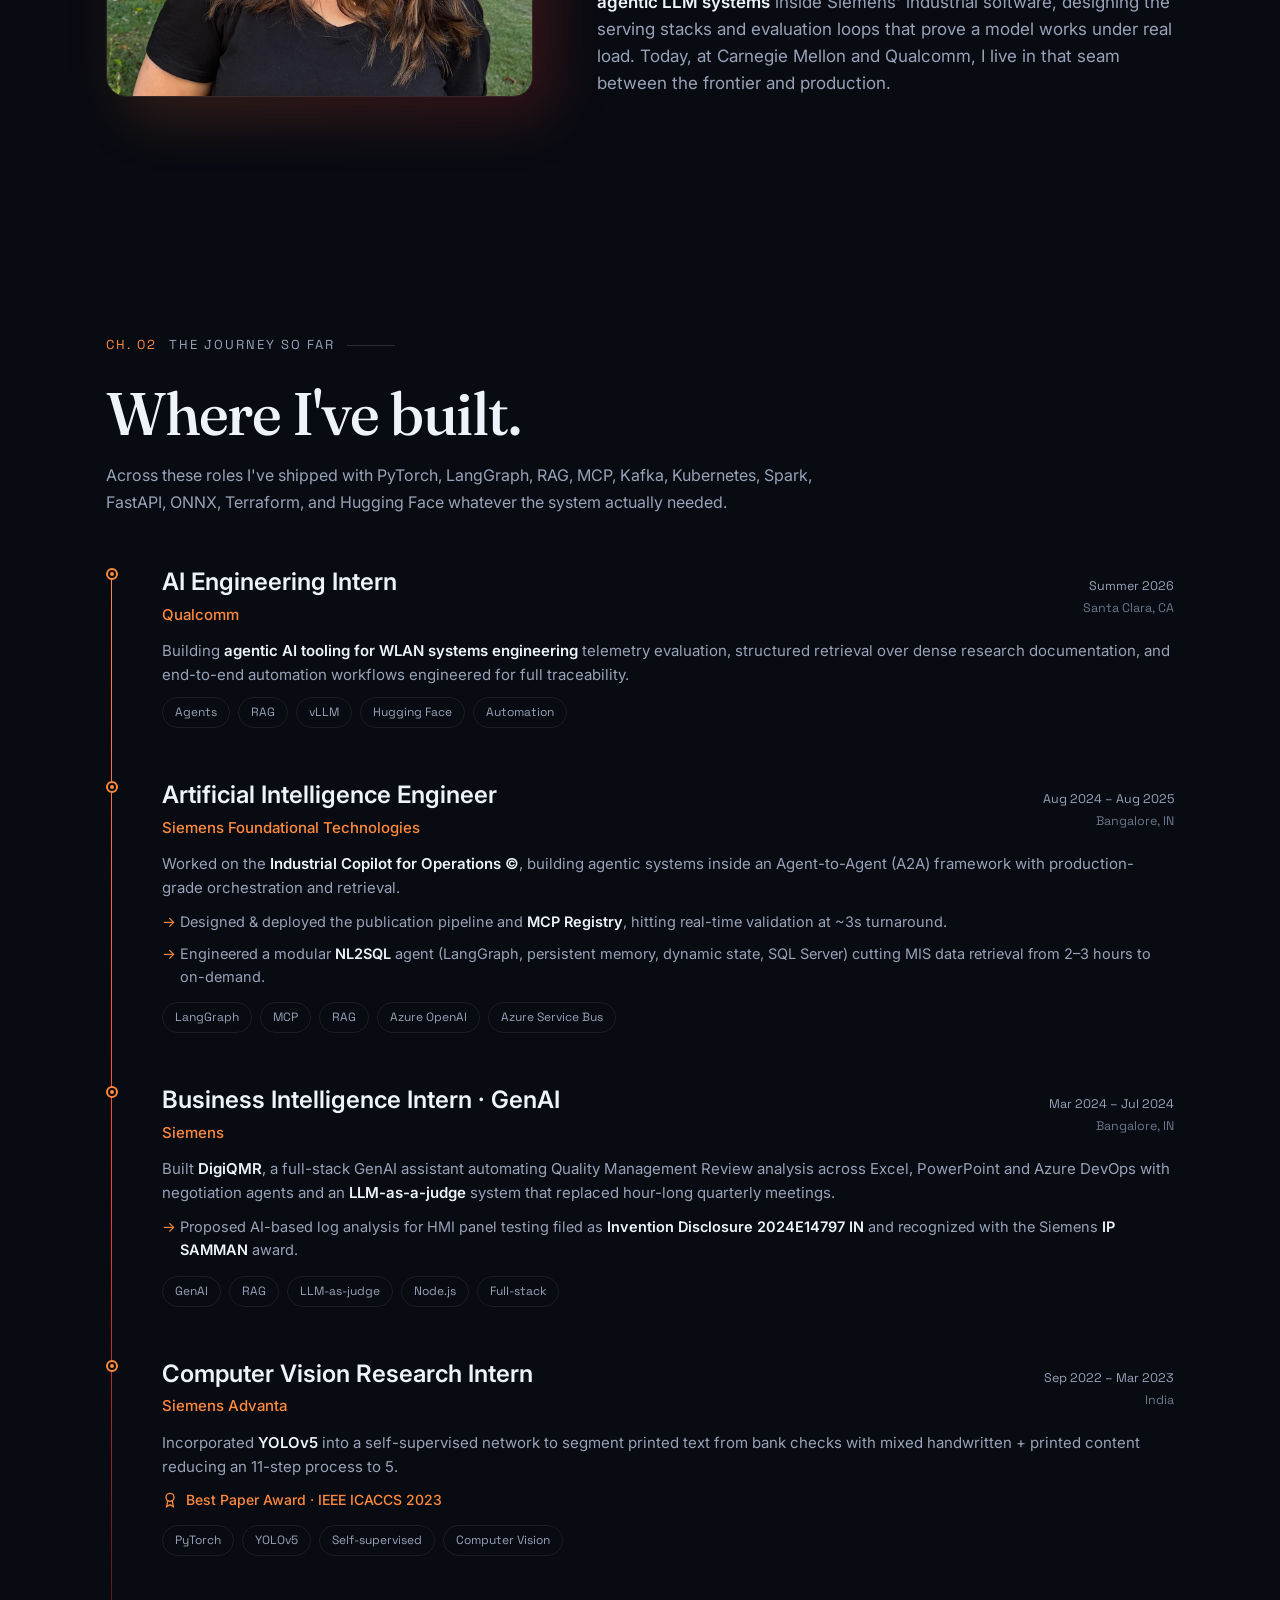
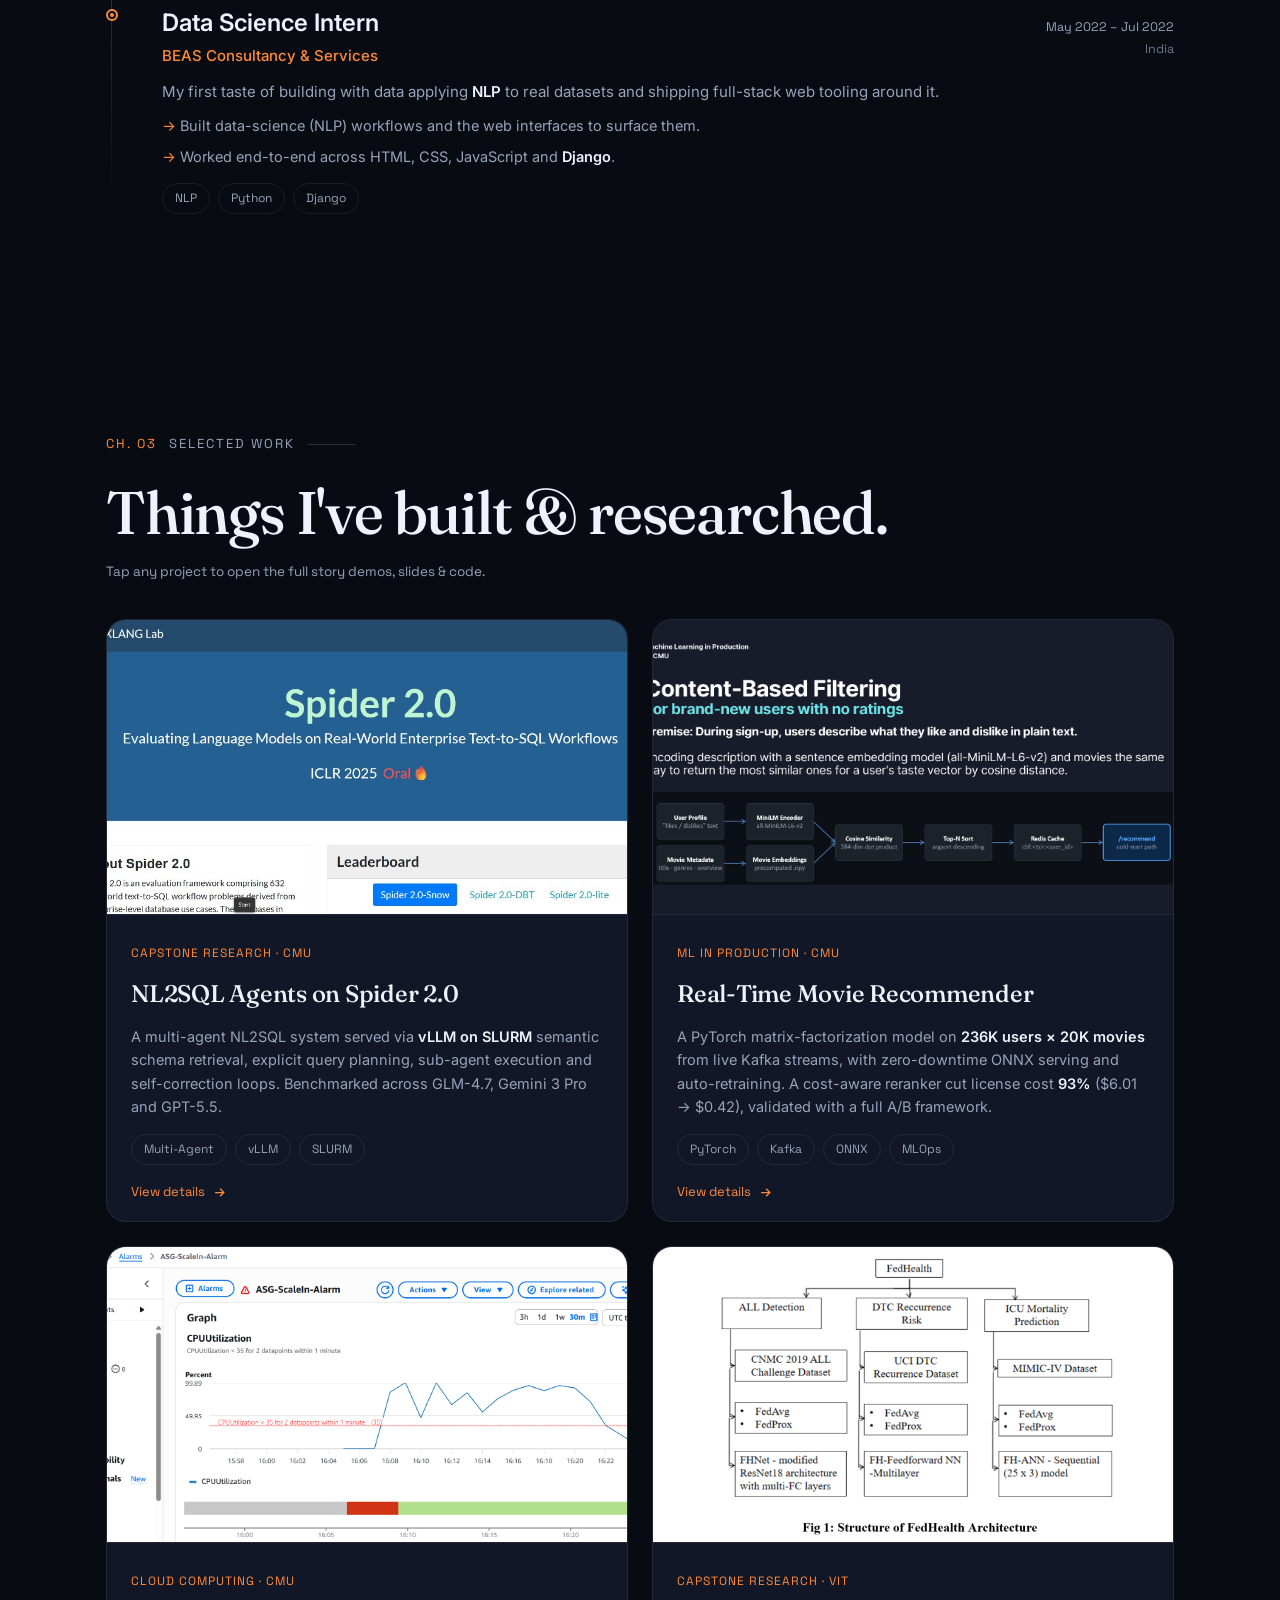
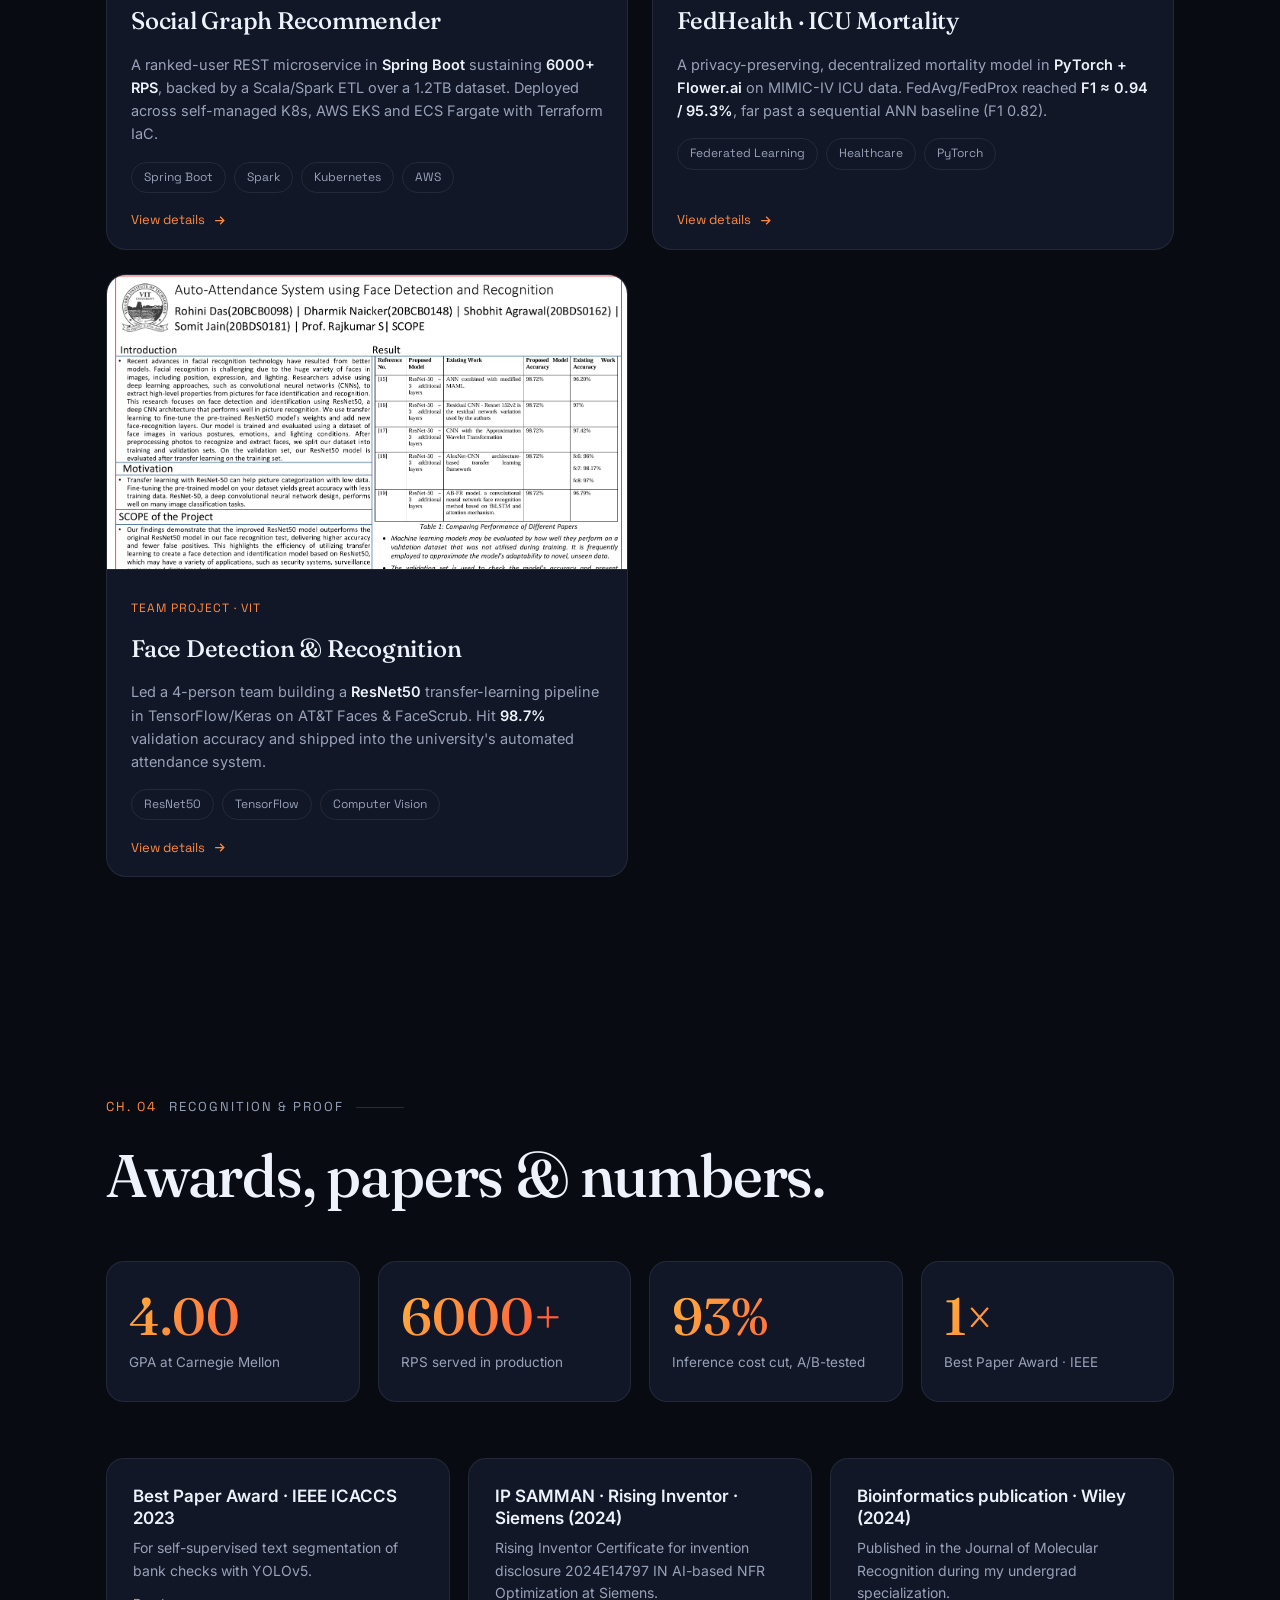
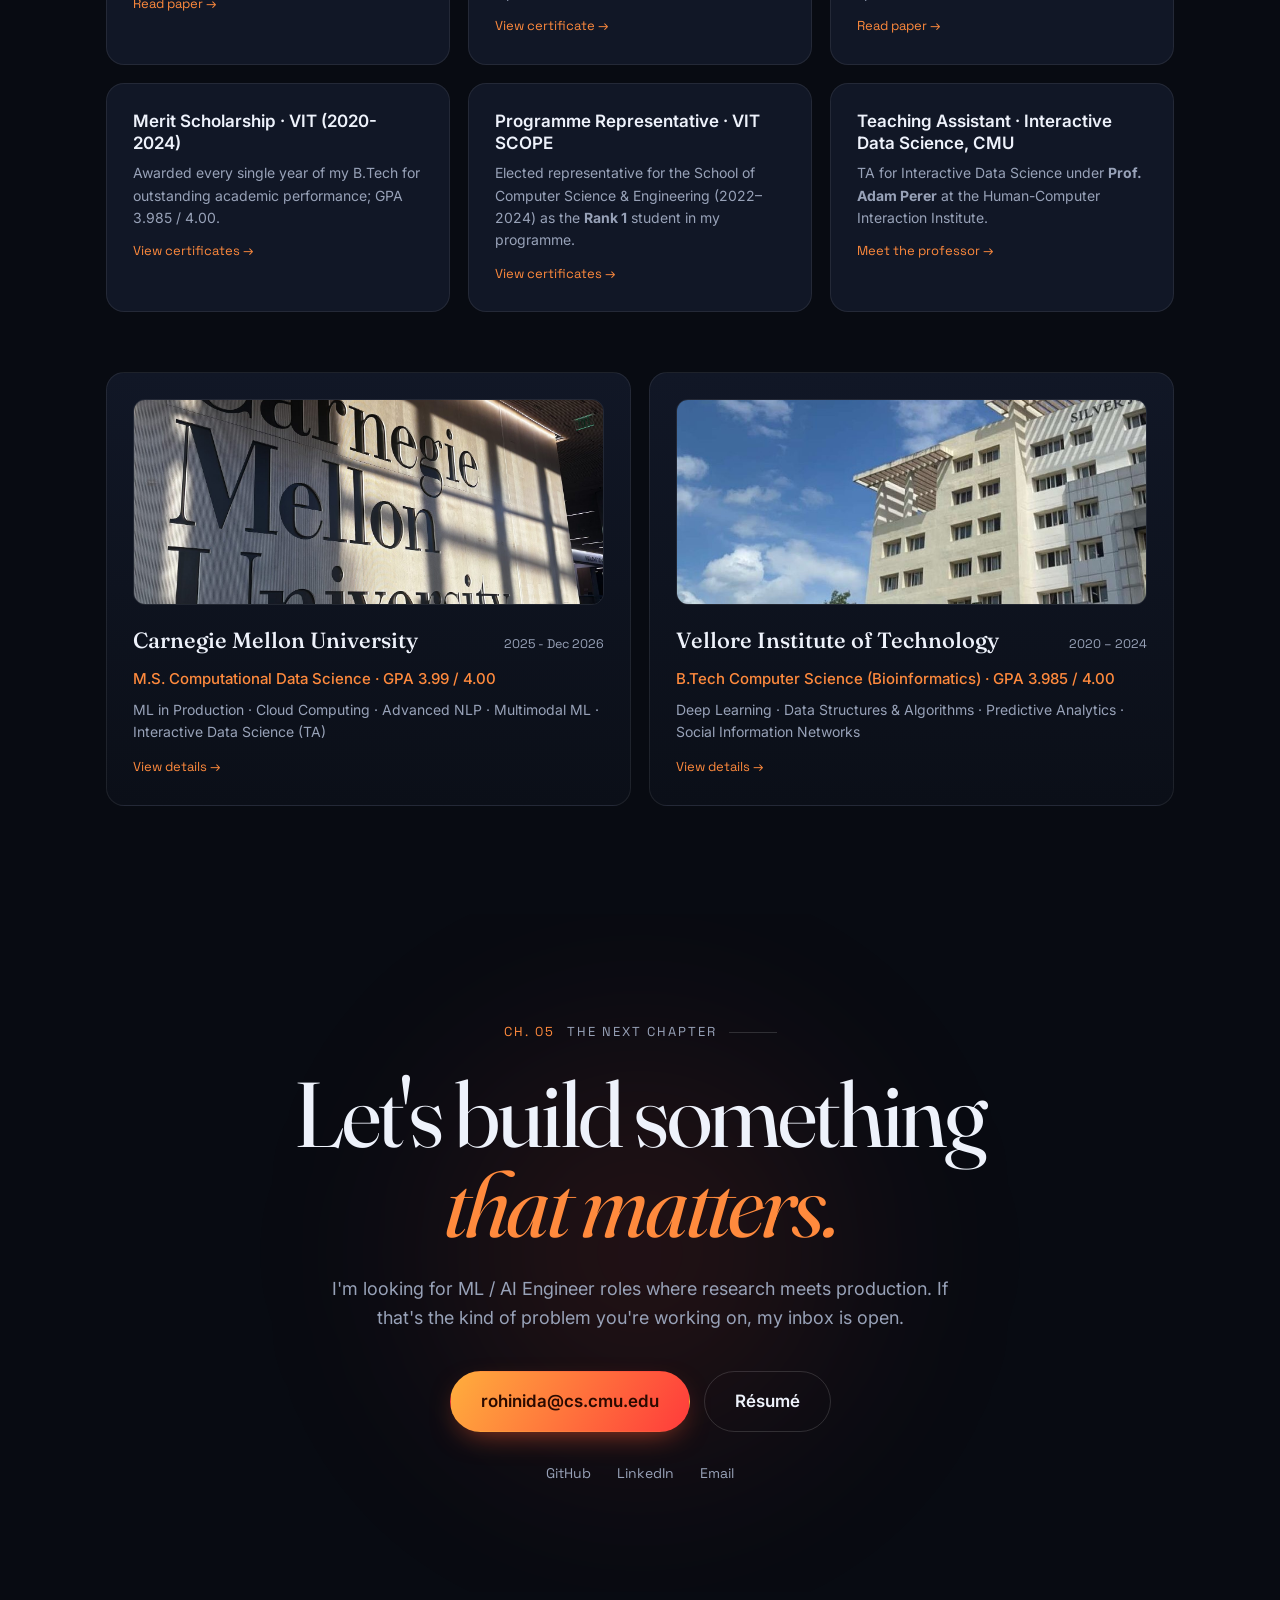
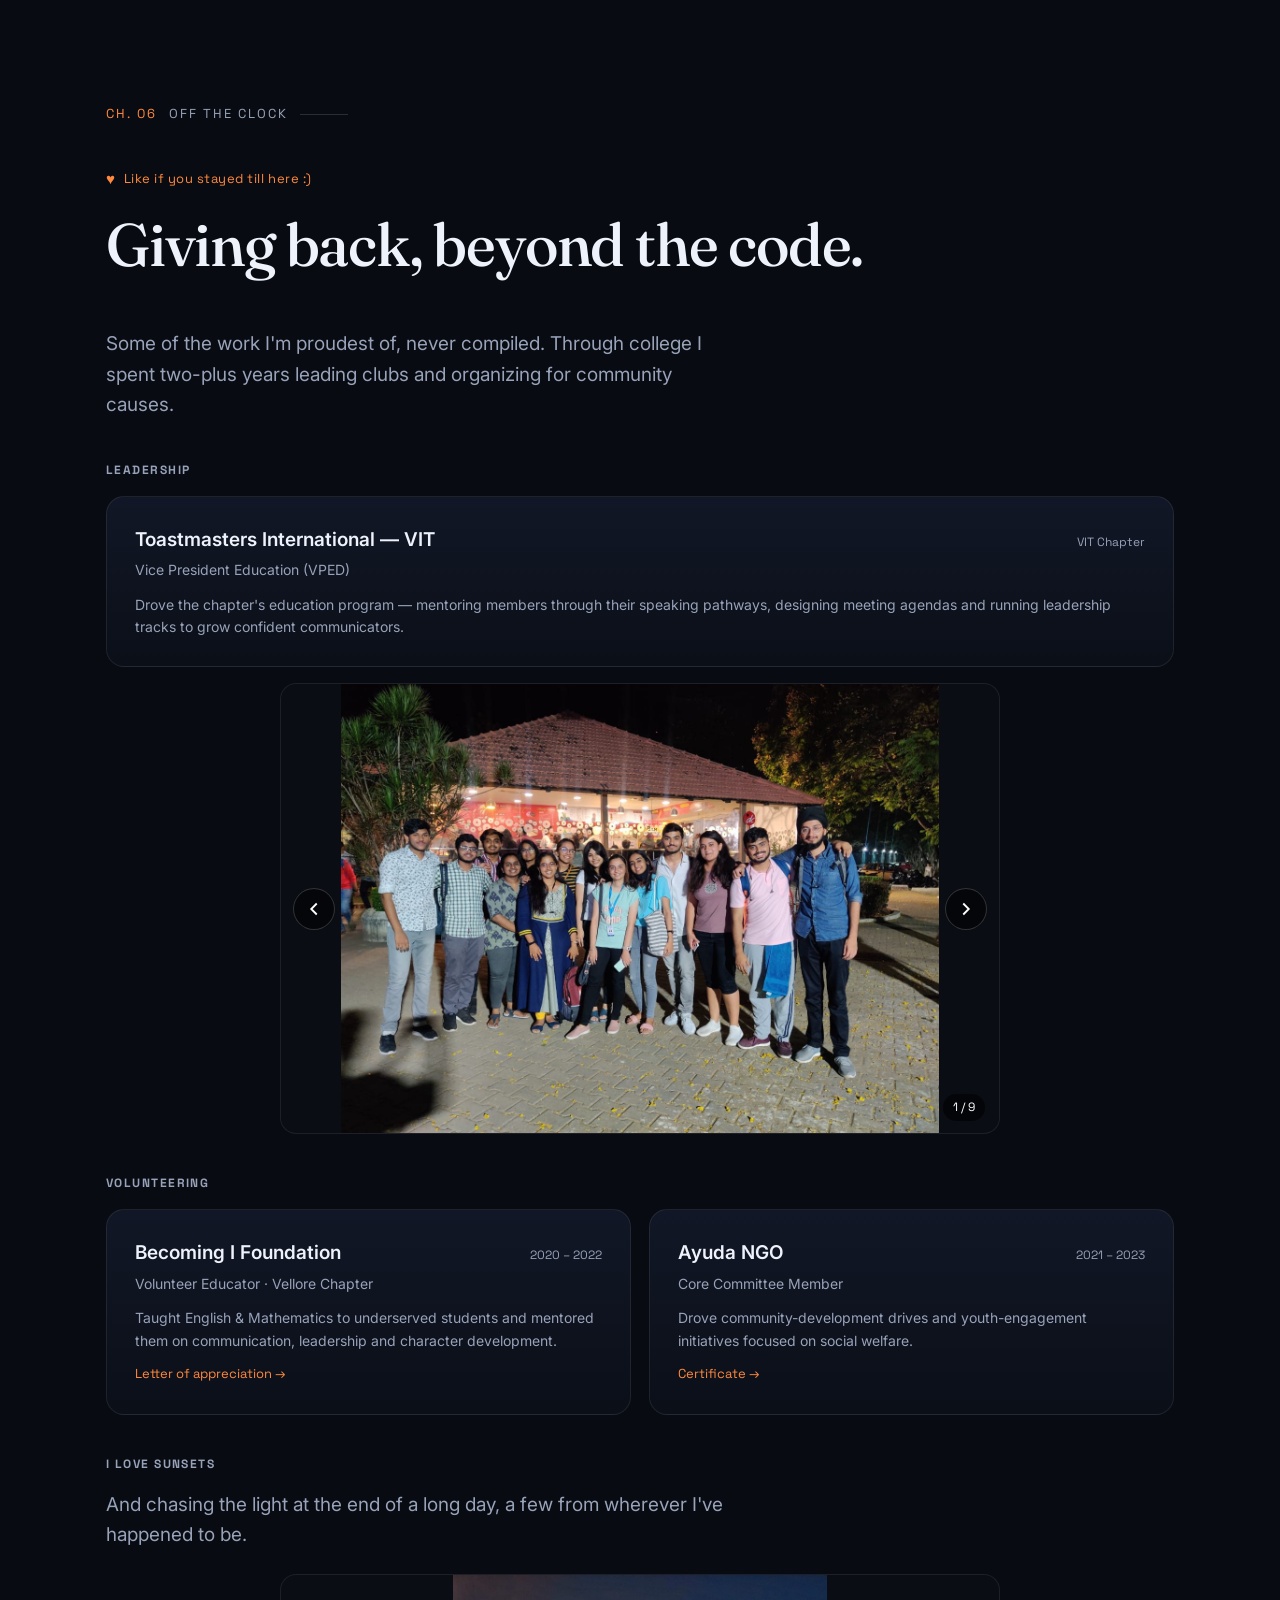
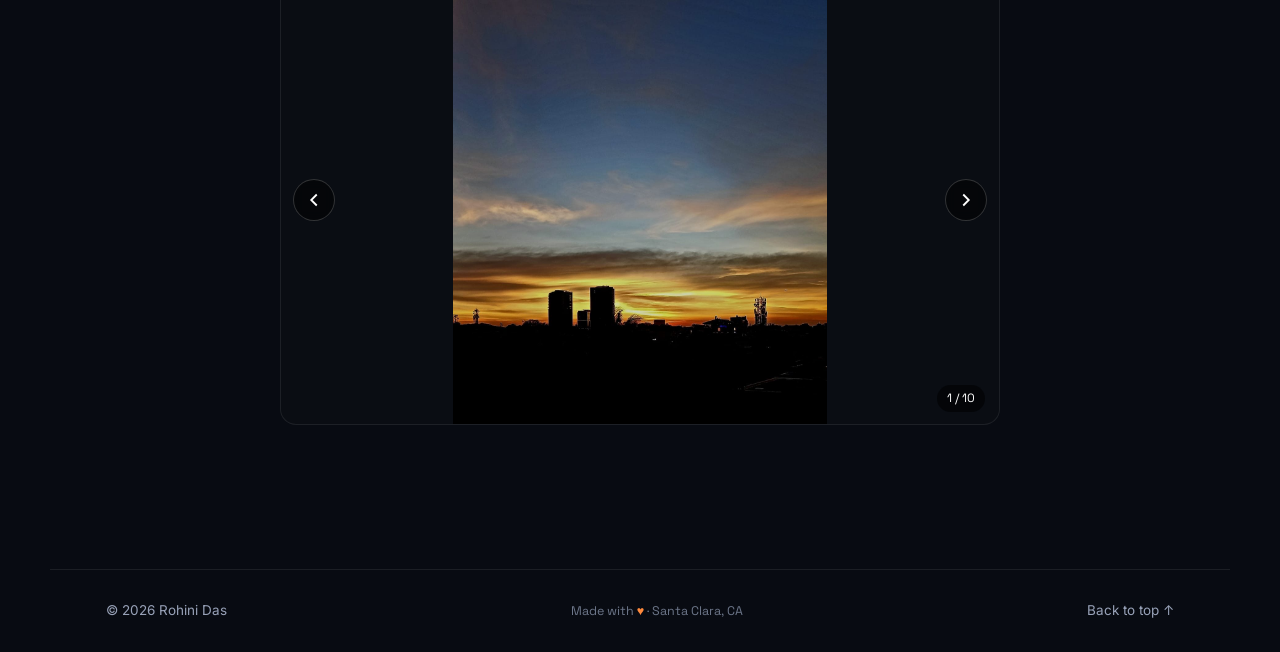
==== commit 577a238e: "correction" ====
--- a/site/index.html
+++ b/site/index.html
@@ -34,7 +34,7 @@
       <a href="#recognition"><span class="nav__num">04</span> Recognition</a>
       <a href="#contact"><span class="nav__num">05</span> Contact</a>
     </nav>
-    <a class="btn btn--ghost nav__resume" href="https://drive.google.com/file/d/1GrGwGZ6m0Hk6Q7NRn2P7hermOMyrfyOG/view?usp=sharing" target="_blank" rel="noopener">Résumé</a>
+    <a class="btn btn--ghost nav__resume" href="https://drive.google.com/file/d/1IWyeYtf_PGpJU4Zr8cxTu1IKsINzQMV4/view?usp=sharing" target="_blank" rel="noopener">Résumé</a>
     <button class="nav__toggle" id="navToggle" aria-label="Toggle menu" aria-expanded="false">
       <span></span><span></span>
     </button>
@@ -61,7 +61,7 @@
           <strong>Qualcomm</strong>.
         </p>
         <div class="hero__cta reveal">
-          <a class="btn btn--solid" href="https://drive.google.com/file/d/1GrGwGZ6m0Hk6Q7NRn2P7hermOMyrfyOG/view?usp=sharing" target="_blank" rel="noopener">
+          <a class="btn btn--solid" href="https://drive.google.com/file/d/1IWyeYtf_PGpJU4Zr8cxTu1IKsINzQMV4/view?usp=sharing" target="_blank" rel="noopener">
             View résumé
             <svg viewBox="0 0 24 24" width="16" height="16" fill="none" stroke="currentColor" stroke-width="2"><path d="M5 12h14M13 6l6 6-6 6"/></svg>
           </a>
@@ -385,7 +385,7 @@
     <h2 class="section__title reveal">Awards, papers &amp; numbers.</h2>
 
     <div class="stats reveal">
-      <div class="stat"><span class="stat__num" data-target="3.99" data-decimals="2">0</span><span class="stat__label">GPA at Carnegie Mellon</span></div>
+      <div class="stat"><span class="stat__num" data-target="4.0" data-decimals="2">0</span><span class="stat__label">GPA at Carnegie Mellon</span></div>
       <div class="stat"><span class="stat__num" data-target="6000" data-suffix="+">0</span><span class="stat__label">RPS served in production</span></div>
       <div class="stat"><span class="stat__num" data-target="93" data-suffix="%">0</span><span class="stat__label">Inference cost cut, A/B-tested</span></div>
       <div class="stat"><span class="stat__num" data-target="1" data-suffix="×">0</span><span class="stat__label">Best Paper Award · IEEE</span></div>
@@ -604,7 +604,7 @@
       <a class="btn btn--solid btn--lg" href="mailto:rohinida@cs.cmu.edu">
         rohinida@cs.cmu.edu
       </a>
-      <a class="btn btn--line btn--lg" href="https://drive.google.com/file/d/1GrGwGZ6m0Hk6Q7NRn2P7hermOMyrfyOG/view?usp=sharing" target="_blank" rel="noopener">Résumé</a>
+      <a class="btn btn--line btn--lg" href="https://drive.google.com/file/d/1IWyeYtf_PGpJU4Zr8cxTu1IKsINzQMV4/view?usp=sharing" target="_blank" rel="noopener">Résumé</a>
     </div>
     <div class="contact__social reveal">
       <a href="https://github.com/rohinidas18" target="_blank" rel="noopener">GitHub</a>
